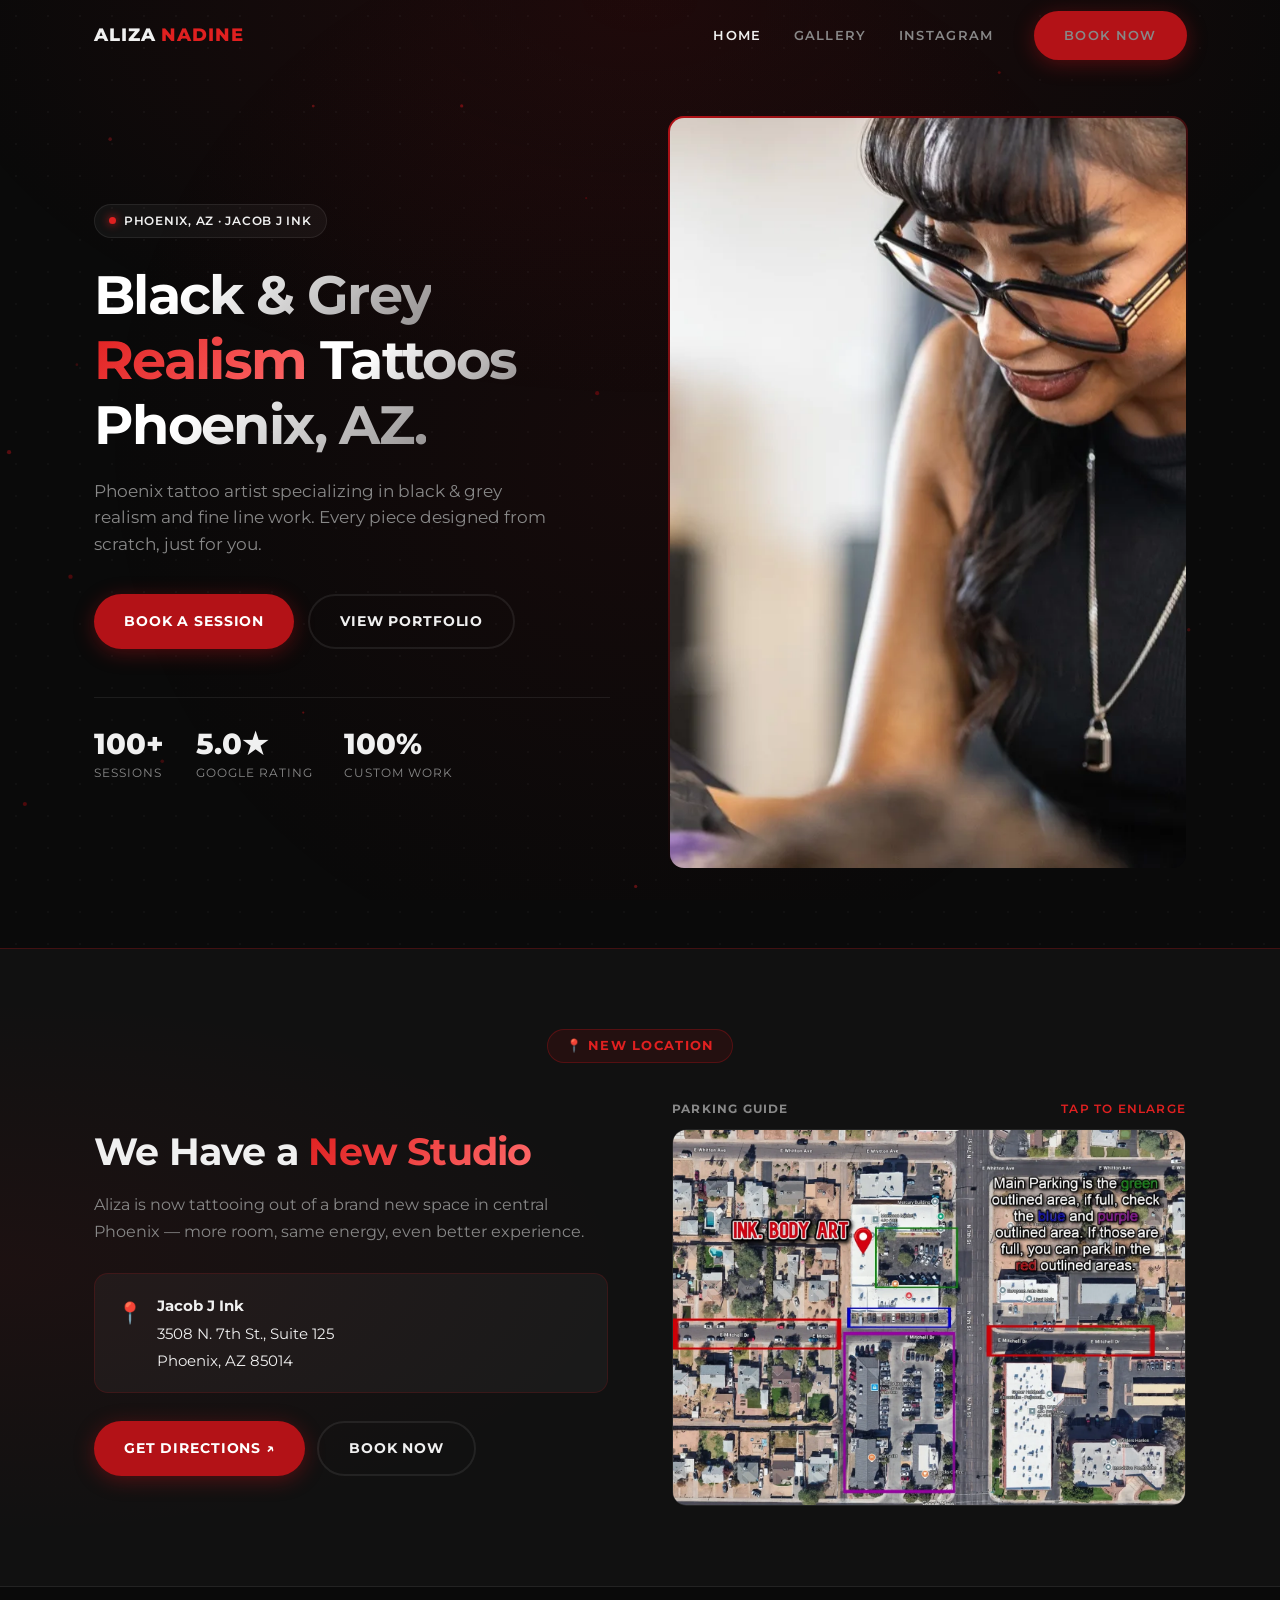
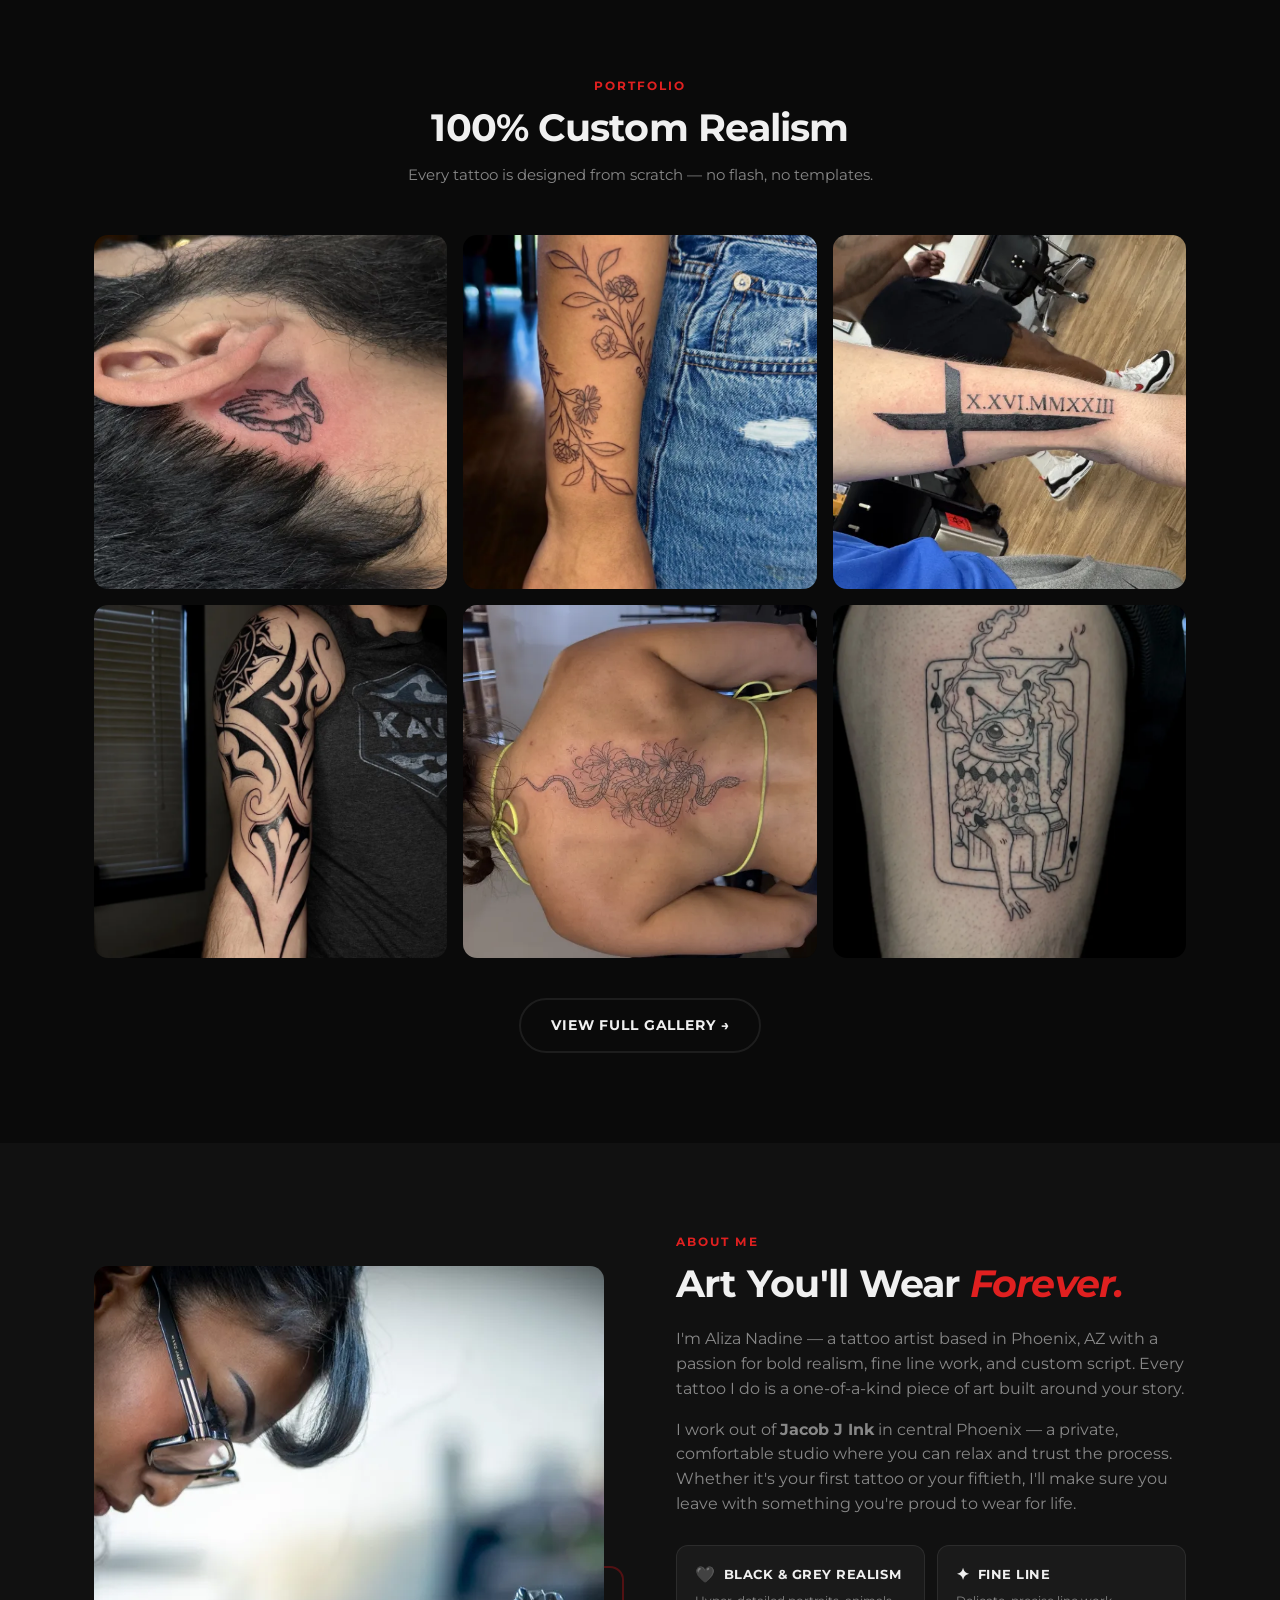
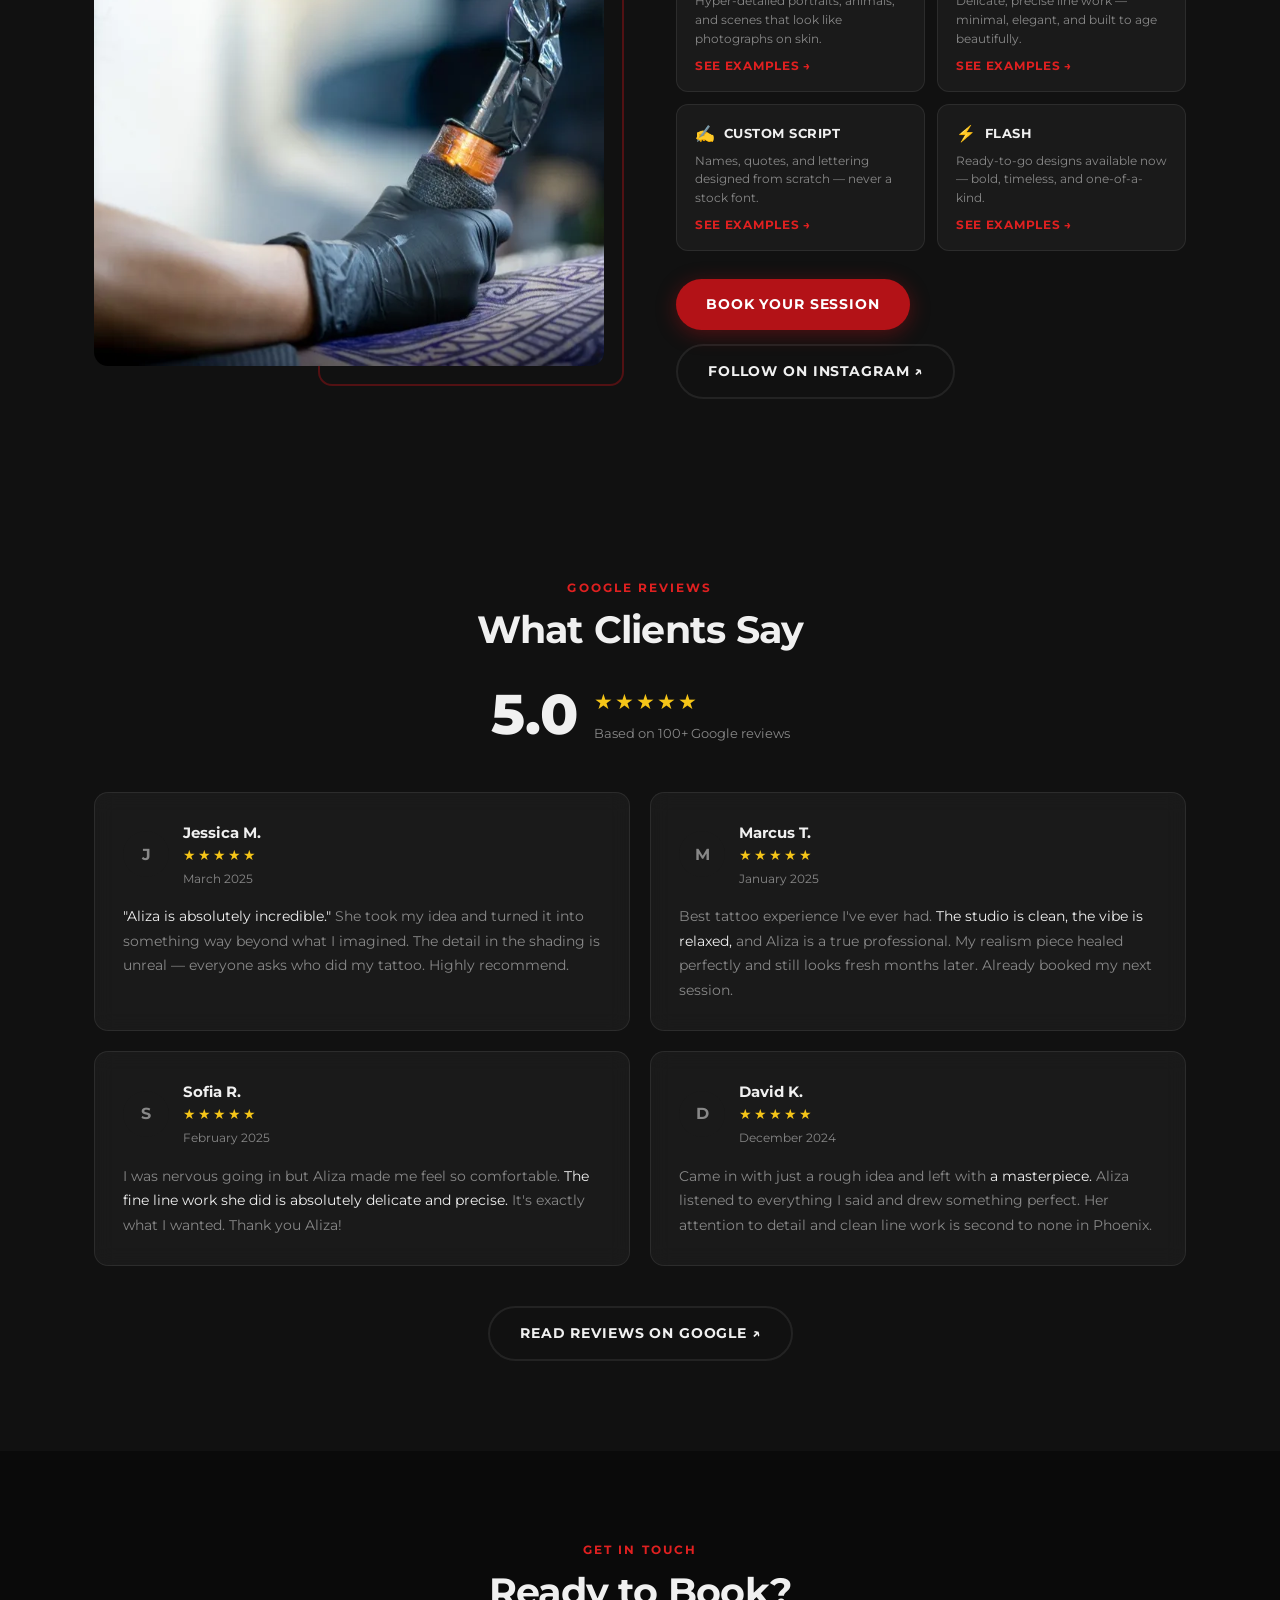
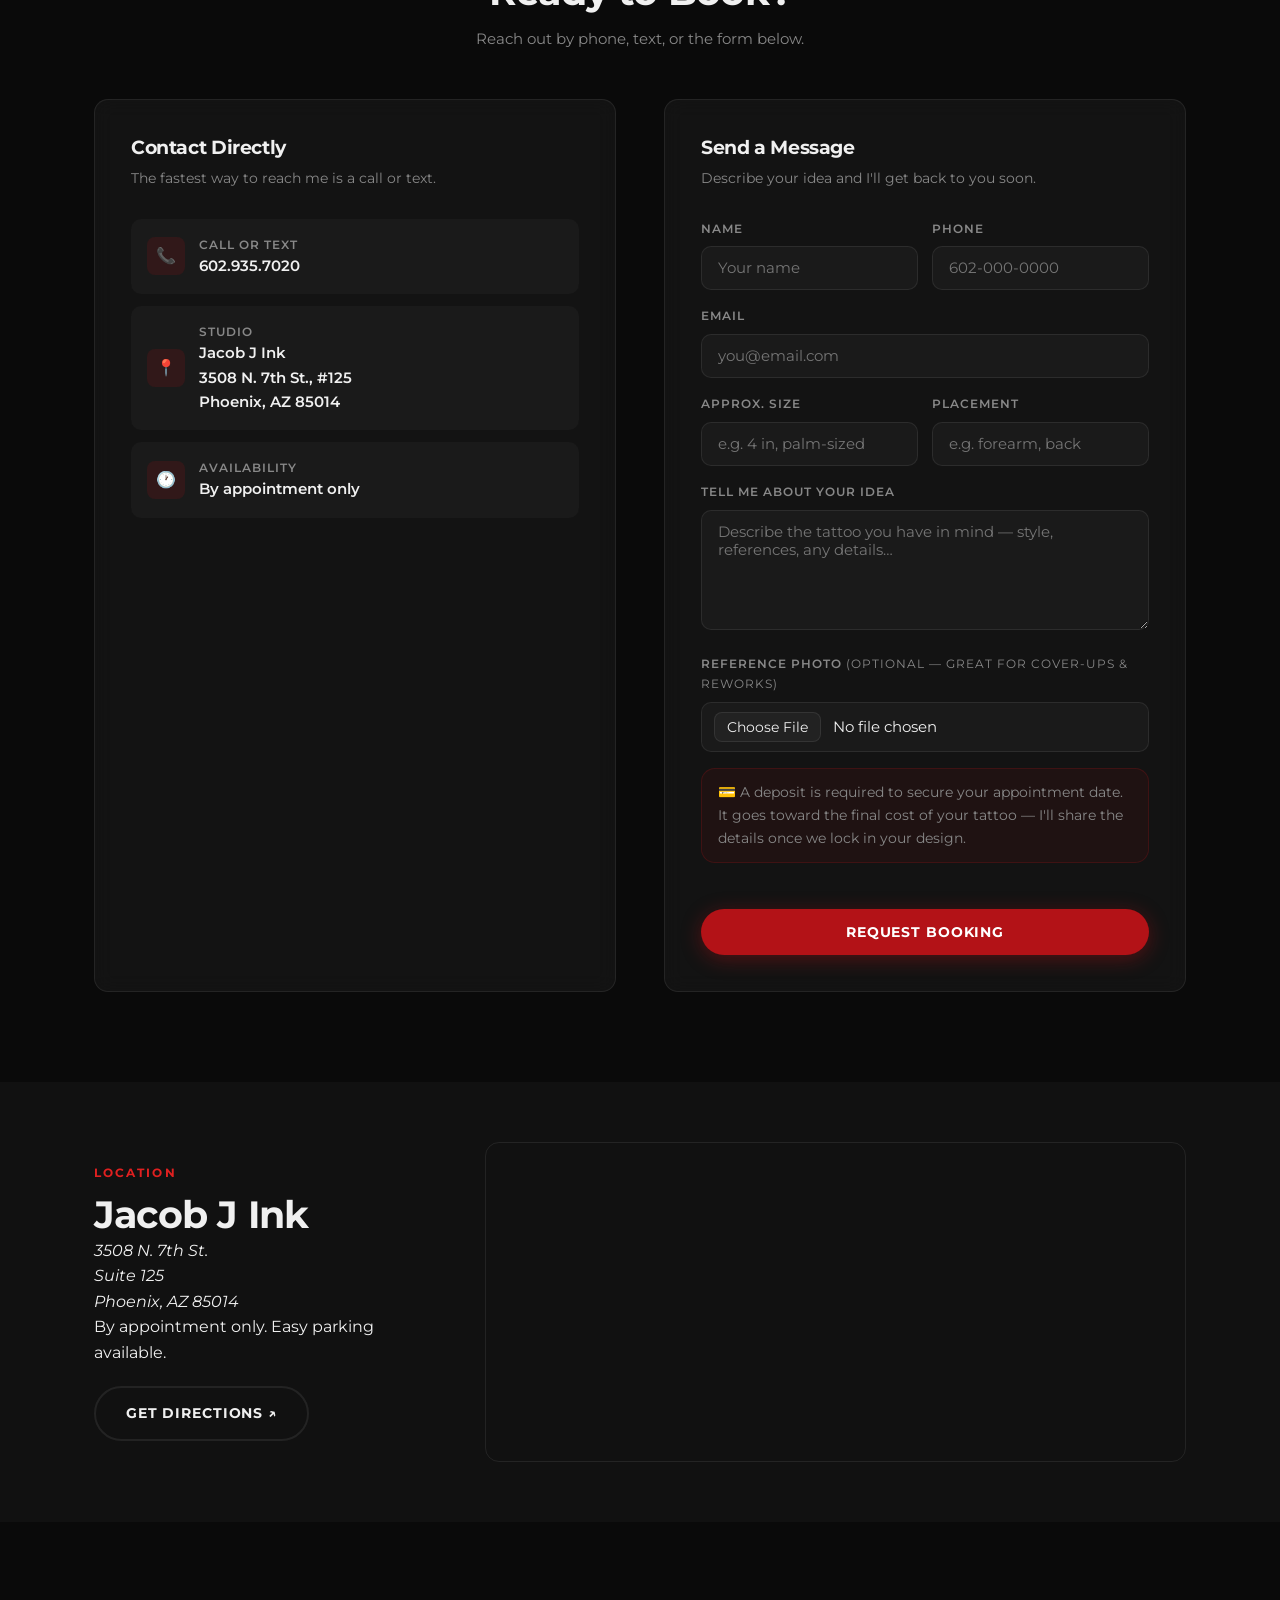
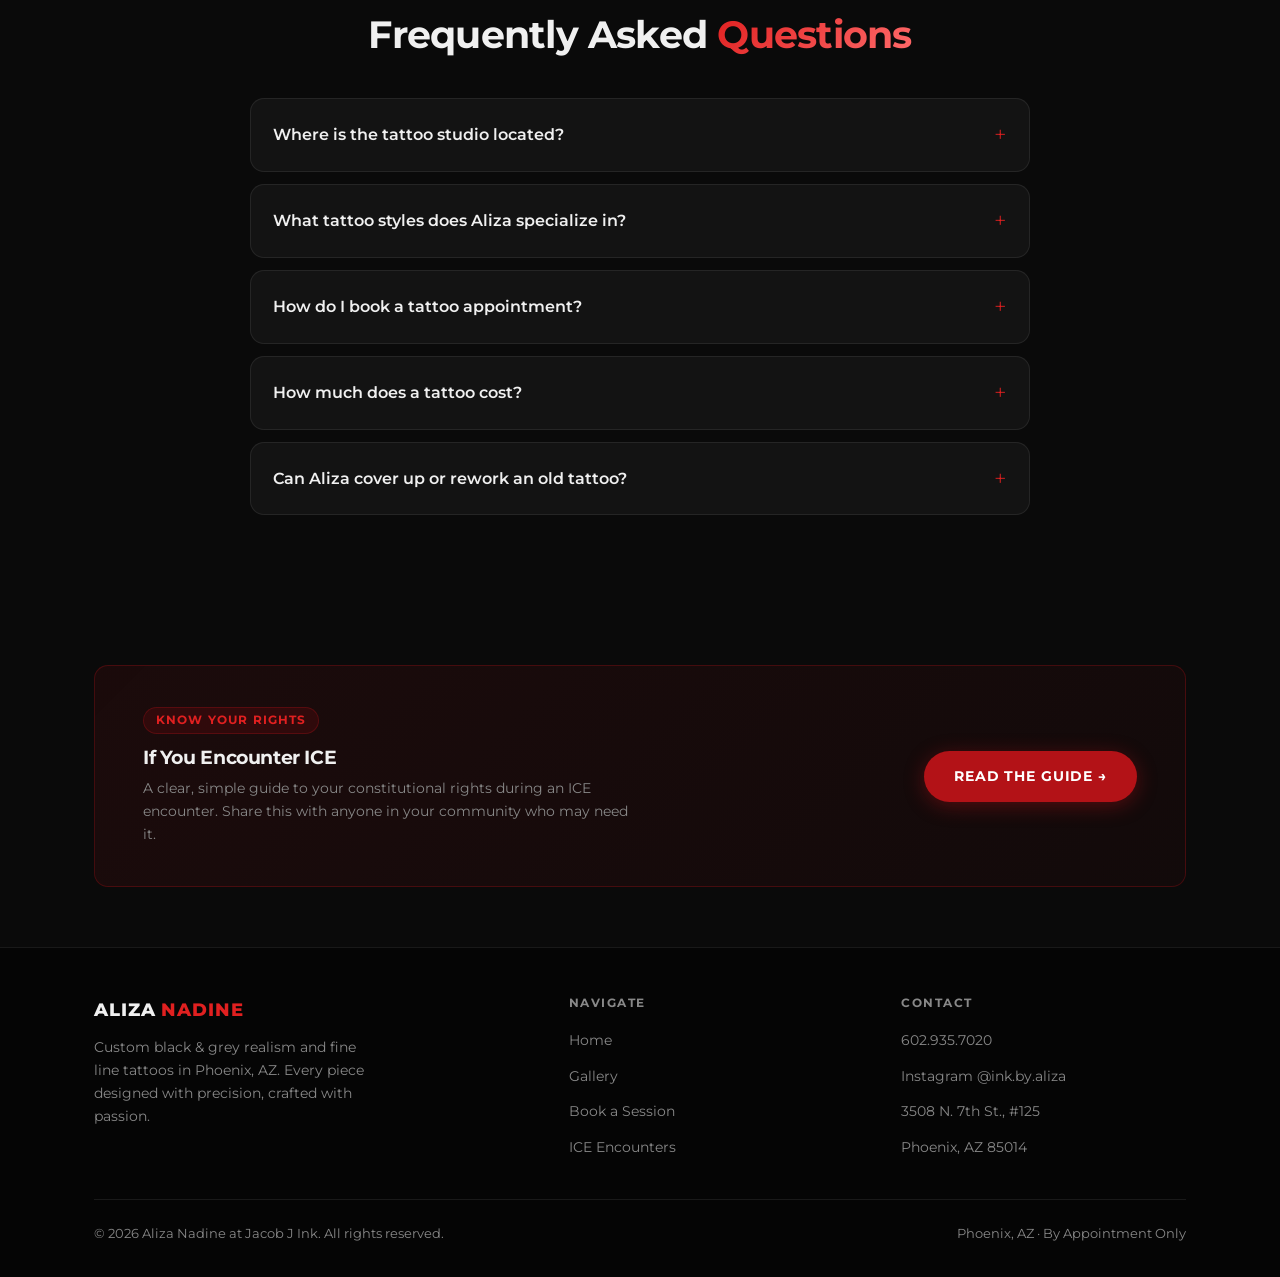
==== index.html @ 3d6bda88 "Fix booking form: native Netlify submission + reCAPTCHA spam protection Form POSTs were 404ing — the" ====
<!DOCTYPE html>
<html lang="en">
<head>
  <meta charset="UTF-8" />
  <meta name="viewport" content="width=device-width, initial-scale=1.0" />

  <!-- Primary SEO -->
  <title>Aliza Nadine | Black &amp; Grey Realism Tattoo Artist in Phoenix, AZ</title>
  <meta name="description" content="Aliza Nadine is a Phoenix-based tattoo artist specializing in custom black &amp; grey realism and fine line tattoos. Book your session at 3508 N. 7th St., Phoenix, AZ." />
  <meta name="keywords" content="tattoo artist Phoenix AZ, black grey realism tattoo, fine line tattoo Phoenix, custom tattoo Phoenix, Aliza Nadine tattoos" />
  <link rel="canonical" href="https://alizanadine.com/" />

  <!-- Open Graph -->
  <meta property="og:type"        content="website" />
  <meta property="og:url"         content="https://alizanadine.com/" />
  <meta property="og:title"       content="Aliza Nadine | Black &amp; Grey Realism Tattoos — Phoenix, AZ" />
  <meta property="og:description" content="Custom black &amp; grey realism and fine line tattoos in Phoenix, AZ. Book your session today." />
  <meta property="og:image"       content="https://alizanadine.com/images/og-cover.jpg" />

  <!-- Twitter Card -->
  <meta name="twitter:card"        content="summary_large_image" />
  <meta name="twitter:title"       content="Aliza Nadine | Tattoo Artist Phoenix AZ" />
  <meta name="twitter:description" content="Custom black &amp; grey realism and fine line tattoos in Phoenix, AZ." />
  <meta name="twitter:image"       content="https://alizanadine.com/images/og-cover.jpg" />

  <!-- Favicon -->
  <link rel="icon" type="image/png" href="/images/favicon.png" />

  <!-- Preload hero image — improves LCP score -->
  <link rel="preload" as="image" href="images/hero-portrait.webp" />

  <!-- Fonts -->
  <link rel="preconnect" href="https://fonts.googleapis.com" />
  <link rel="preconnect" href="https://fonts.gstatic.com" crossorigin />
  <link href="https://fonts.googleapis.com/css2?family=Montserrat:wght@400;500;600;700;800;900&display=swap" rel="stylesheet" />

  <!-- Styles -->
  <link rel="stylesheet" href="css/styles.css" />

  <!-- LocalBusiness Structured Data (critical for Google local rankings) -->
  <script type="application/ld+json">
  {
    "@context": "https://schema.org",
    "@type": "TattooParlor",
    "name": "Jacob J Ink",
    "image": "https://alizanadine.com/images/og-cover.jpg",
    "url": "https://alizanadine.com",
    "telephone": "+16029357020",
    "priceRange": "$$",
    "description": "Phoenix-based tattoo artist specializing in custom black & grey realism and fine line tattoos.",
    "address": {
      "@type": "PostalAddress",
      "streetAddress": "3508 N. 7th St. #125",
      "addressLocality": "Phoenix",
      "addressRegion": "AZ",
      "postalCode": "85014",
      "addressCountry": "US"
    },
    "geo": {
      "@type": "GeoCoordinates",
      "latitude": 33.4756,
      "longitude": -112.0594
    },
    "openingHoursSpecification": {
      "@type": "OpeningHoursSpecification",
      "dayOfWeek": ["Monday","Tuesday","Wednesday","Thursday","Friday","Saturday"],
      "description": "By appointment only"
    },
    "areaServed": [
      { "@type": "City", "name": "Phoenix" },
      { "@type": "City", "name": "Scottsdale" },
      { "@type": "City", "name": "Tempe" },
      { "@type": "City", "name": "Glendale" },
      { "@type": "City", "name": "Mesa" }
    ],
    "hasMap": "https://maps.app.goo.gl/RygCkKoCQgCrkigaA",
    "aggregateRating": {
      "@type": "AggregateRating",
      "ratingValue": "5",
      "reviewCount": "100"
    },
    "sameAs": ["https://www.instagram.com/ink.by.aliza/"]
  }
  </script>

  <!-- FAQPage Structured Data -->
  <script type="application/ld+json">
  {
    "@context": "https://schema.org",
    "@type": "FAQPage",
    "mainEntity": [
      {
        "@type": "Question",
        "name": "Where is the tattoo studio located?",
        "acceptedAnswer": {
          "@type": "Answer",
          "text": "Aliza works out of Jacob J Ink, located at 3508 N. 7th St., #125, Phoenix, AZ 85014."
        }
      },
      {
        "@type": "Question",
        "name": "What tattoo styles does Aliza specialize in?",
        "acceptedAnswer": {
          "@type": "Answer",
          "text": "Aliza specializes in realism, fine-line, script, and flash tattoos, including photorealistic portraits, delicate botanical linework, elegant lettering, and ready-to-go flash designs."
        }
      },
      {
        "@type": "Question",
        "name": "How do I book a tattoo appointment?",
        "acceptedAnswer": {
          "@type": "Answer",
          "text": "Fill out the booking form on alizanadine.com with your idea, preferred size, and placement. Aliza will follow up to discuss the design, provide a quote, and schedule your session. A deposit is required to hold your appointment date."
        }
      },
      {
        "@type": "Question",
        "name": "How much does a tattoo cost?",
        "acceptedAnswer": {
          "@type": "Answer",
          "text": "Pricing depends on size, complexity, placement, and style. Small flash pieces start around $100–$150, while larger custom work is quoted individually."
        }
      },
      {
        "@type": "Question",
        "name": "Can Aliza cover up or rework an old tattoo?",
        "acceptedAnswer": {
          "@type": "Answer",
          "text": "Yes. Aliza has extensive experience with cover-ups and reworks. Send a clear photo of your existing tattoo along with your ideas through the booking form."
        }
      }
    ]
  }
  </script>

</head>
<body>

  <!-- ===== NAV ===== -->
  <header class="nav" role="banner">
    <div class="nav-inner">
      <a href="/" class="nav-logo" aria-label="Aliza Nadine Tattoos — Home">
        Aliza <span>Nadine</span>
      </a>
      <nav aria-label="Main navigation">
        <ul class="nav-links">
          <li><a href="/"                 class="active">Home</a></li>
          <li><a href="gallery.html">Gallery</a></li>
          <li><a href="https://www.instagram.com/ink.by.aliza/" target="_blank" rel="noopener">Instagram</a></li>
          <li class="nav-cta"><a href="#booking" class="btn btn-primary">Book Now</a></li>
        </ul>
      </nav>
      <button class="nav-toggle" aria-label="Toggle menu" aria-expanded="false">
        <span></span><span></span><span></span>
      </button>
    </div>
  </header>

  <main>

    <!-- ===== HERO ===== -->
    <section class="hero" aria-label="Hero">
      <div class="container">
        <div class="hero-inner">

          <div class="hero-content">
            <a href="https://maps.app.goo.gl/RygCkKoCQgCrkigaA" target="_blank" rel="noopener noreferrer" class="hero-badge" style="text-decoration:none;">Phoenix, AZ · Jacob J Ink</a>
            <h1 class="hero-title">
              <span class="grad-text">Black &amp; Grey</span><br />
              <em class="grad-text-red">Realism</em> <span class="grad-text">Tattoos</span><br />
              <span class="grad-text">Phoenix, AZ.</span>
            </h1>
            <p class="hero-sub">
              Phoenix tattoo artist specializing in black &amp; grey realism and fine line work.
              Every piece designed from scratch, just for you.
            </p>
            <div class="hero-actions">
              <a href="#booking" class="btn btn-primary">Book a Session</a>
              <a href="gallery.html" class="btn btn-outline">View Portfolio</a>
            </div>
            <div class="hero-stats">
              <div>
                <div class="hero-stat-num">100+</div>
                <div class="hero-stat-label">Sessions</div>
              </div>
              <div>
                <div class="hero-stat-num">5.0★</div>
                <div class="hero-stat-label">Google Rating</div>
              </div>
              <div>
                <div class="hero-stat-num">100%</div>
                <div class="hero-stat-label">Custom Work</div>
              </div>
            </div>
          </div>

          <div class="hero-img-wrap">
            <img
              src="images/hero-portrait.webp"
              alt="Aliza Nadine — Phoenix tattoo artist at Jacob J Ink"
              class="hero-img"
              width="600" height="750"
              fetchpriority="high"
            />
          </div>

        </div>
      </div>
    </section>

    <!-- ===== NEW LOCATION ===== -->
    <section class="new-location-section" aria-label="New studio location">
      <div class="container">

        <div class="new-location-badge fade-in">
          <span class="new-location-pill">📍 New Location</span>
        </div>

        <div class="new-location-inner fade-in">

          <div class="new-location-text">
            <h2>We Have a <span class="grad-text-red">New Studio</span></h2>
            <p>
              Aliza is now tattooing out of a brand new space in central Phoenix —
              more room, same energy, even better experience.
            </p>
            <div class="new-location-address">
              <div class="address-icon">📍</div>
              <div>
                <strong>Jacob J Ink</strong><br />
                3508 N. 7th St., Suite 125<br />
                Phoenix, AZ 85014
              </div>
            </div>
            <div class="new-location-actions">
              <a href="https://maps.google.com/?q=3508+N+7th+St+%23125+Phoenix+AZ+85014"
                 target="_blank" rel="noopener noreferrer"
                 class="btn btn-primary">
                Get Directions ↗
              </a>
              <a href="#booking" class="btn btn-outline">Book Now</a>
            </div>
          </div>

          <div class="new-location-map fade-in">
            <div class="parking-label">
              <span>Parking Guide</span>
              <span class="parking-hint">tap to enlarge</span>
            </div>
            <button class="parking-img-btn" id="openParking" aria-label="View parking guide full size">
              <img
                src="images/parking-guide.webp"
                alt="Parking guide for Jacob J Ink at 3508 N 7th St Phoenix AZ"
                class="parking-img"
                loading="lazy"
              />
              <div class="parking-zoom-icon">⛶</div>
            </button>
          </div>

        </div>
      </div>
    </section>

    <!-- Parking Guide Modal -->
    <div id="parkingModal" class="parking-modal" role="dialog" aria-modal="true" aria-label="Parking guide enlarged">
      <button class="parking-modal-close" id="closeParking" aria-label="Close">✕</button>
      <img src="images/parking-guide.webp" alt="Parking guide for Jacob J Ink Phoenix AZ" class="parking-modal-img" />
    </div>

    <!-- ===== FEATURED WORK ===== -->
    <section class="section" aria-label="Featured work">
      <div class="container">
        <div class="text-center fade-in">
          <span class="eyebrow">Portfolio</span>
          <h2>100% Custom Realism</h2>
          <p style="color:var(--muted); margin-top:12px; font-size:0.95rem; max-width:480px; margin-left:auto; margin-right:auto;">
            Every tattoo is designed from scratch — no flash, no templates.
          </p>
        </div>

        <!-- work-grid-start -->
        <div class="work-grid">
          <div class="work-card fade-in" data-src="images/gallery/realism/realism-praying-hands-behind-ear-micro-phoenix-az.webp" data-alt="Praying Hands tattoo — Black & Grey by Aliza Nadine Phoenix AZ">
            <img src="images/gallery/realism/realism-praying-hands-behind-ear-micro-phoenix-az.webp" srcset="images/gallery/realism/realism-praying-hands-behind-ear-micro-phoenix-az-sm.webp 760w, images/gallery/realism/realism-praying-hands-behind-ear-micro-phoenix-az.webp 1400w" sizes="(max-width: 600px) 92vw, (max-width: 1000px) 46vw, 30vw" alt="Praying Hands tattoo — Black & Grey by Aliza Nadine Phoenix AZ" loading="lazy" />
            <div class="work-overlay">
              <h3>Praying Hands</h3>
              <p>Black & Grey</p>
            </div>
          </div>
          <div class="work-card fade-in" data-src="images/gallery/linework/linework-floral-botanical-wildflowers-forearm-phoenix-az.webp" data-alt="Floral Botanical Wildflowers tattoo — Fine Line by Aliza Nadine Phoenix AZ">
            <img src="images/gallery/linework/linework-floral-botanical-wildflowers-forearm-phoenix-az.webp" srcset="images/gallery/linework/linework-floral-botanical-wildflowers-forearm-phoenix-az-sm.webp 760w, images/gallery/linework/linework-floral-botanical-wildflowers-forearm-phoenix-az.webp 1400w" sizes="(max-width: 600px) 92vw, (max-width: 1000px) 46vw, 30vw" alt="Floral Botanical Wildflowers tattoo — Fine Line by Aliza Nadine Phoenix AZ" loading="lazy" />
            <div class="work-overlay">
              <h3>Floral Botanical Wildflowers</h3>
              <p>Fine Line</p>
            </div>
          </div>
          <div class="work-card fade-in" data-src="images/gallery/blackwork/blackwork-cross-roman-numeral-forearm-phoenix-az.webp" data-alt="Cross Roman Numeral tattoo — Black Work by Aliza Nadine Phoenix AZ">
            <img src="images/gallery/blackwork/blackwork-cross-roman-numeral-forearm-phoenix-az.webp" srcset="images/gallery/blackwork/blackwork-cross-roman-numeral-forearm-phoenix-az-sm.webp 760w, images/gallery/blackwork/blackwork-cross-roman-numeral-forearm-phoenix-az.webp 1400w" sizes="(max-width: 600px) 92vw, (max-width: 1000px) 46vw, 30vw" alt="Cross Roman Numeral tattoo — Black Work by Aliza Nadine Phoenix AZ" loading="lazy" />
            <div class="work-overlay">
              <h3>Cross Roman Numeral</h3>
              <p>Black Work</p>
            </div>
          </div>
          <div class="work-card fade-in" data-src="images/gallery/blackwork/blackwork-tribal-sleeve-upper-arm-phoenix-az.webp" data-alt="Tribal tattoo — Black Work by Aliza Nadine Phoenix AZ">
            <img src="images/gallery/blackwork/blackwork-tribal-sleeve-upper-arm-phoenix-az.webp" srcset="images/gallery/blackwork/blackwork-tribal-sleeve-upper-arm-phoenix-az-sm.webp 760w, images/gallery/blackwork/blackwork-tribal-sleeve-upper-arm-phoenix-az.webp 1400w" sizes="(max-width: 600px) 92vw, (max-width: 1000px) 46vw, 30vw" alt="Tribal tattoo — Black Work by Aliza Nadine Phoenix AZ" loading="lazy" />
            <div class="work-overlay">
              <h3>Tribal</h3>
              <p>Black Work</p>
            </div>
          </div>
          <div class="work-card fade-in" data-src="images/gallery/linework/linework-snake-floral-lily-back-phoenix-az.webp" data-alt="Snake Floral Lily tattoo — Fine Line by Aliza Nadine Phoenix AZ">
            <img src="images/gallery/linework/linework-snake-floral-lily-back-phoenix-az.webp" srcset="images/gallery/linework/linework-snake-floral-lily-back-phoenix-az-sm.webp 760w, images/gallery/linework/linework-snake-floral-lily-back-phoenix-az.webp 1400w" sizes="(max-width: 600px) 92vw, (max-width: 1000px) 46vw, 30vw" alt="Snake Floral Lily tattoo — Fine Line by Aliza Nadine Phoenix AZ" loading="lazy" />
            <div class="work-overlay">
              <h3>Snake Floral Lily</h3>
              <p>Fine Line</p>
            </div>
          </div>
          <div class="work-card fade-in" data-src="images/gallery/linework/linework-frog-jack-playing-card-arm-phoenix-az.webp" data-alt="Frog Jack Playing Card tattoo — Fine Line by Aliza Nadine Phoenix AZ">
            <img src="images/gallery/linework/linework-frog-jack-playing-card-arm-phoenix-az.webp" srcset="images/gallery/linework/linework-frog-jack-playing-card-arm-phoenix-az-sm.webp 760w, images/gallery/linework/linework-frog-jack-playing-card-arm-phoenix-az.webp 1400w" sizes="(max-width: 600px) 92vw, (max-width: 1000px) 46vw, 30vw" alt="Frog Jack Playing Card tattoo — Fine Line by Aliza Nadine Phoenix AZ" loading="lazy" />
            <div class="work-overlay">
              <h3>Frog Jack Playing Card</h3>
              <p>Fine Line</p>
            </div>
          </div>
        </div>
        <!-- work-grid-end -->

        <div class="work-footer fade-in">
          <a href="gallery.html" class="btn btn-outline">View Full Gallery →</a>
        </div>
      </div>
    </section>

    <!-- ===== ABOUT ===== -->
    <section class="section" style="background:var(--bg2);" aria-label="About Aliza">
      <div class="container">
        <div class="about-inner">

          <div class="about-img-wrap fade-in">
            <img
              src="images/about-photo.webp"
              alt="Aliza Nadine — tattoo artist at her Phoenix studio"
              class="about-img"
              width="600" height="700"
              loading="lazy"
            />
          </div>

          <div class="about-text fade-in">
            <span class="eyebrow">About Me</span>
            <h2>Art You'll Wear&nbsp;<em class="red">Forever.</em></h2>
            <p>
              I'm Aliza Nadine — a tattoo artist based in Phoenix, AZ with a passion for
              bold realism, fine line work, and custom script. Every tattoo I do is a
              one-of-a-kind piece of art built around your story.
            </p>
            <p>
              I work out of <strong>Jacob J Ink</strong> in central Phoenix — a private,
              comfortable studio where you can relax and trust the process. Whether it's
              your first tattoo or your fiftieth, I'll make sure you leave with something
              you're proud to wear for life.
            </p>
            <div class="specialties-grid">
              <a href="gallery.html?filter=realism" class="specialty-card">
                <div class="specialty-card-title"><span>🖤</span> Black &amp; Grey Realism</div>
                <p>Hyper-detailed portraits, animals, and scenes that look like photographs on skin.</p>
                <span class="specialty-card-arrow">See examples →</span>
              </a>
              <a href="gallery.html?filter=linework" class="specialty-card">
                <div class="specialty-card-title"><span>✦</span> Fine Line</div>
                <p>Delicate, precise line work — minimal, elegant, and built to age beautifully.</p>
                <span class="specialty-card-arrow">See examples →</span>
              </a>
              <a href="gallery.html?filter=script" class="specialty-card">
                <div class="specialty-card-title"><span>✍️</span> Custom Script</div>
                <p>Names, quotes, and lettering designed from scratch — never a stock font.</p>
                <span class="specialty-card-arrow">See examples →</span>
              </a>
              <a href="gallery.html?filter=flash" class="specialty-card">
                <div class="specialty-card-title"><span>⚡</span> Flash</div>
                <p>Ready-to-go designs available now — bold, timeless, and one-of-a-kind.</p>
                <span class="specialty-card-arrow">See examples →</span>
              </a>
            </div>
            <div style="display:flex; gap:14px; flex-wrap:wrap; align-items:center;">
              <a href="#booking" class="btn btn-primary">Book Your Session</a>
              <a href="https://www.instagram.com/ink.by.aliza/" target="_blank" rel="noopener" class="btn btn-outline">Follow on Instagram ↗</a>
            </div>
          </div>

        </div>
      </div>
    </section>

    <!-- ===== REVIEWS ===== -->
    <section class="section reviews-bg" aria-label="Client reviews">
      <div class="container">
        <div class="text-center fade-in" style="margin-bottom:0;">
          <span class="eyebrow">Google Reviews</span>
          <h2>What Clients Say</h2>
        </div>

        <div class="rating-summary fade-in" style="margin-top:32px;">
          <div class="rating-num">5.0</div>
          <div class="rating-detail">
            <div class="stars">★★★★★</div>
            <div class="rating-count">Based on 100+ Google reviews</div>
          </div>
        </div>

        <div class="reviews-grid">
          <div class="review-card fade-in">
            <div class="review-header">
              <div class="review-avatar" aria-hidden="true" style="background:var(--bg3); display:flex; align-items:center; justify-content:center; font-weight:700; color:var(--muted);">J</div>
              <div>
                <div class="review-name">Jessica M.</div>
                <div class="stars" style="font-size:0.85rem;">★★★★★</div>
                <div class="review-date">March 2025</div>
              </div>
            </div>
            <p class="review-text">
              <em>"Aliza is absolutely incredible."</em> She took my idea and turned it into
              something way beyond what I imagined. The detail in the shading is unreal —
              everyone asks who did my tattoo. Highly recommend.
            </p>
          </div>

          <div class="review-card fade-in">
            <div class="review-header">
              <div class="review-avatar" aria-hidden="true" style="background:var(--bg3); display:flex; align-items:center; justify-content:center; font-weight:700; color:var(--muted);">M</div>
              <div>
                <div class="review-name">Marcus T.</div>
                <div class="stars" style="font-size:0.85rem;">★★★★★</div>
                <div class="review-date">January 2025</div>
              </div>
            </div>
            <p class="review-text">
              Best tattoo experience I've ever had. <em>The studio is clean, the vibe is relaxed,</em>
              and Aliza is a true professional. My realism piece healed perfectly and
              still looks fresh months later. Already booked my next session.
            </p>
          </div>

          <div class="review-card fade-in">
            <div class="review-header">
              <div class="review-avatar" aria-hidden="true" style="background:var(--bg3); display:flex; align-items:center; justify-content:center; font-weight:700; color:var(--muted);">S</div>
              <div>
                <div class="review-name">Sofia R.</div>
                <div class="stars" style="font-size:0.85rem;">★★★★★</div>
                <div class="review-date">February 2025</div>
              </div>
            </div>
            <p class="review-text">
              I was nervous going in but Aliza made me feel so comfortable.
              <em>The fine line work she did is absolutely delicate and precise.</em>
              It's exactly what I wanted. Thank you Aliza!
            </p>
          </div>

          <div class="review-card fade-in">
            <div class="review-header">
              <div class="review-avatar" aria-hidden="true" style="background:var(--bg3); display:flex; align-items:center; justify-content:center; font-weight:700; color:var(--muted);">D</div>
              <div>
                <div class="review-name">David K.</div>
                <div class="stars" style="font-size:0.85rem;">★★★★★</div>
                <div class="review-date">December 2024</div>
              </div>
            </div>
            <p class="review-text">
              Came in with just a rough idea and left with <em>a masterpiece.</em>
              Aliza listened to everything I said and drew something perfect.
              Her attention to detail and clean line work is second to none in Phoenix.
            </p>
          </div>
        </div>

        <div class="text-center fade-in" style="margin-top:40px;">
          <a href="https://www.google.com/maps/reviews/@33.4885673,-112.0654633,17z/data=!3m1!4b1!4m6!14m5!1m4!2m3!1sCi9DQUlRQUNvZENodHljRjlvT25vd1JVcDZUMjQxUm1GbWEyWTRRMDQwUVU5S1EwRRAB!2m1!1s0x0:0x8f549094171e906b?hl=en-US" target="_blank" rel="noopener noreferrer" class="btn btn-outline">
            Read Reviews on Google ↗
          </a>
        </div>
      </div>
    </section>

    <!-- ===== BOOKING ===== -->
    <section class="section" id="booking" aria-label="Book a tattoo session">
      <div class="container">
        <div class="text-center fade-in">
          <span class="eyebrow">Get in Touch</span>
          <h2>Ready to Book?</h2>
          <p style="color:var(--muted); margin-top:12px; font-size:0.95rem;">
            Reach out by phone, text, or the form below.
          </p>
        </div>

        <div class="booking-inner" style="margin-top:48px;">

          <!-- Contact Info -->
          <div class="contact-card fade-in">
            <h3>Contact Directly</h3>
            <p>The fastest way to reach me is a call or text.</p>

            <a href="tel:+16029357020" class="contact-detail" style="text-decoration:none; transition: transform 0.2s;" onmouseover="this.style.transform='translateY(-2px)'" onmouseout="this.style.transform=''">
              <div class="contact-icon">📞</div>
              <div>
                <div style="font-size:0.75rem; color:var(--muted); text-transform:uppercase; letter-spacing:0.08em; font-weight:600;">Call or Text</div>
                <div>602.935.7020</div>
              </div>
            </a>

            <div class="contact-detail">
              <div class="contact-icon">📍</div>
              <div>
                <div style="font-size:0.75rem; color:var(--muted); text-transform:uppercase; letter-spacing:0.08em; font-weight:600;">Studio</div>
                <address style="font-style:normal; font-weight:600;">Jacob J Ink<br/>3508 N. 7th St., #125<br/>Phoenix, AZ 85014</address>
              </div>
            </div>

            <div class="contact-detail">
              <div class="contact-icon">🕐</div>
              <div>
                <div style="font-size:0.75rem; color:var(--muted); text-transform:uppercase; letter-spacing:0.08em; font-weight:600;">Availability</div>
                <div>By appointment only</div>
              </div>
            </div>
          </div>

          <!-- Contact Form -->
          <div class="contact-card fade-in">
            <h3>Send a Message</h3>
            <p>Describe your idea and I'll get back to you soon.</p>

            <form name="contact" method="POST" action="/thank-you/" data-netlify="true" netlify-honeypot="bot-field" data-netlify-recaptcha="true" enctype="multipart/form-data">
              <input type="hidden" name="form-name" value="contact" />
              <p class="hidden-field" aria-hidden="true"><label>Leave blank<input name="bot-field" tabindex="-1" autocomplete="off" /></label></p>

              <div class="form-row">
                <div class="form-group">
                  <label class="form-label" for="name">Name</label>
                  <input class="form-input" type="text" id="name" name="name" placeholder="Your name" required autocomplete="name" />
                </div>
                <div class="form-group">
                  <label class="form-label" for="phone">Phone</label>
                  <input class="form-input" type="tel" id="phone" name="phone" placeholder="602-000-0000" autocomplete="tel" />
                </div>
              </div>
              <div class="form-group">
                <label class="form-label" for="email">Email</label>
                <input class="form-input" type="email" id="email" name="email" placeholder="you@email.com" required autocomplete="email" />
              </div>
              <div class="form-row">
                <div class="form-group">
                  <label class="form-label" for="size">Approx. size</label>
                  <input class="form-input" type="text" id="size" name="size" placeholder="e.g. 4 in, palm-sized" autocomplete="off" />
                </div>
                <div class="form-group">
                  <label class="form-label" for="placement">Placement</label>
                  <input class="form-input" type="text" id="placement" name="placement" placeholder="e.g. forearm, back" autocomplete="off" />
                </div>
              </div>
              <div class="form-group">
                <label class="form-label" for="message">Tell me about your idea</label>
                <textarea class="form-textarea" id="message" name="message" placeholder="Describe the tattoo you have in mind — style, references, any details…" required></textarea>
              </div>
              <div class="form-group">
                <label class="form-label" for="reference">Reference photo <span style="color:var(--muted); font-weight:400;">(optional — great for cover-ups &amp; reworks)</span></label>
                <input class="form-input form-file" type="file" id="reference" name="reference" accept="image/*" />
              </div>

              <p class="form-note">💳 A deposit is required to secure your appointment date. It goes toward the final cost of your tattoo — I'll share the details once we lock in your design.</p>

              <!-- Anti-spam: reCAPTCHA challenge (Netlify-managed) -->
              <div data-netlify-recaptcha="true"></div>

              <button type="submit" class="btn btn-primary" style="width:100%; justify-content:center; margin-top:18px;">
                Request Booking
              </button>
            </form>
          </div>

        </div>
      </div>
    </section>

    <!-- ===== LOCATION ===== -->
    <section class="section-sm location-bg" aria-label="Studio location">
      <div class="container">
        <div class="location-inner">
          <div class="fade-in">
            <span class="eyebrow">Location</span>
            <h2>Jacob J Ink</h2>
            <address>
              3508 N. 7th St.<br />
              Suite 125<br />
              Phoenix, AZ 85014
            </address>
            <p>By appointment only. Easy parking available.</p>
            <a href="https://maps.app.goo.gl/RygCkKoCQgCrkigaA" target="_blank" rel="noopener noreferrer" class="btn btn-outline" style="margin-top:20px;">
              Get Directions ↗
            </a>
          </div>
          <div class="map-wrap fade-in">
            <iframe
              src="https://www.google.com/maps/embed?pb=!1m18!1m12!1m3!1d3329.5!2d-112.0594!3d33.4756!2m3!1f0!2f0!3f0!3m2!1i1024!2i768!4f13.1!3m3!1m2!1s0x0%3A0x0!2s3508+N+7th+St+%23125%2C+Phoenix%2C+AZ+85014!5e0!3m2!1sen!2sus!4v1"
              loading="lazy"
              title="Aliza Nadine Tattoos studio location"
              referrerpolicy="no-referrer-when-downgrade">
            </iframe>
          </div>
        </div>
      </div>
    </section>

    <!-- ===== FAQ ===== -->
    <section class="section" id="faq" aria-label="Frequently asked questions">
      <div class="container">
        <h2 class="fade-in">Frequently Asked <span class="grad-text-red">Questions</span></h2>
        <div class="faq-list fade-in">

          <details class="faq-item">
            <summary class="faq-q">Where is the tattoo studio located?</summary>
            <p class="faq-a">Aliza works out of <strong>Jacob J Ink</strong>, located at <strong>3508 N. 7th St., #125, Phoenix, AZ 85014</strong>. Free parking is available on-site. <a href="https://maps.app.goo.gl/RygCkKoCQgCrkigaA" target="_blank" rel="noopener">Get directions →</a></p>
          </details>

          <details class="faq-item">
            <summary class="faq-q">What tattoo styles does Aliza specialize in?</summary>
            <p class="faq-a">Aliza specializes in <strong>realism, fine-line, script, and flash tattoos</strong>. Whether you're looking for a photorealistic portrait, delicate botanical linework, elegant lettering, or a ready-to-go flash design, she brings each piece to life with precision and artistry.</p>
          </details>

          <details class="faq-item">
            <summary class="faq-q">How do I book a tattoo appointment?</summary>
            <p class="faq-a">Fill out the booking form on this page with your idea, preferred size, and placement. Aliza will follow up to discuss your design, provide a quote, and schedule your session. A deposit is required to hold your appointment date.</p>
          </details>

          <details class="faq-item">
            <summary class="faq-q">How much does a tattoo cost?</summary>
            <p class="faq-a">Pricing depends on size, complexity, placement, and style. Small flash pieces start around $100–$150, while larger custom work is quoted individually. Reach out through the booking form for an accurate estimate — no commitment required.</p>
          </details>

          <details class="faq-item">
            <summary class="faq-q">Can Aliza cover up or rework an old tattoo?</summary>
            <p class="faq-a">Yes! Aliza has extensive experience with cover-ups and reworks. Send a clear photo of your existing tattoo along with your ideas through the booking form and she'll let you know what's possible.</p>
          </details>

        </div>
      </div>
    </section>

    <!-- ===== ICE BANNER ===== -->
    <section class="section-sm" aria-label="ICE Encounters resource">
      <div class="container">
        <div class="ice-banner fade-in">
          <div class="ice-banner-text">
            <span class="red-flag">Know Your Rights</span>
            <h3>If You Encounter ICE</h3>
            <p>
              A clear, simple guide to your constitutional rights during an ICE encounter.
              Share this with anyone in your community who may need it.
            </p>
          </div>
          <a href="ice-encounters.html" class="btn btn-primary" style="flex-shrink:0;">Read the Guide →</a>
        </div>
      </div>
    </section>

  </main>

  <!-- ===== FOOTER ===== -->
  <footer class="footer" role="contentinfo">
    <div class="container">
      <div class="footer-inner">
        <div class="footer-brand">
          <div class="nav-logo">Aliza <span style="color:var(--red-light);">Nadine</span></div>
          <p>Custom black &amp; grey realism and fine line tattoos in Phoenix, AZ. Every piece designed with precision, crafted with passion.</p>
        </div>
        <div class="footer-col">
          <h4>Navigate</h4>
          <ul>
            <li><a href="/">Home</a></li>
            <li><a href="gallery.html">Gallery</a></li>
            <li><a href="#booking">Book a Session</a></li>
            <li><a href="ice-encounters.html">ICE Encounters</a></li>
          </ul>
        </div>
        <div class="footer-col">
          <h4>Contact</h4>
          <ul>
            <li><a href="tel:+16029357020">602.935.7020</a></li>
            <li><a href="https://www.instagram.com/ink.by.aliza/" target="_blank" rel="noopener">Instagram @ink.by.aliza</a></li>
            <li><a href="https://maps.app.goo.gl/RygCkKoCQgCrkigaA" target="_blank" rel="noopener">3508 N. 7th St., #125</a></li>
            <li><a href="https://maps.app.goo.gl/RygCkKoCQgCrkigaA" target="_blank" rel="noopener">Phoenix, AZ 85014</a></li>
          </ul>
        </div>
      </div>
      <div class="footer-bottom">
        <span>© 2026 Aliza Nadine at Jacob J Ink. All rights reserved.</span>
        <span>Phoenix, AZ · By Appointment Only</span>
      </div>
    </div>
  </footer>

  <!-- ===== LIGHTBOX ===== -->
  <div id="lightbox" class="lightbox" role="dialog" aria-modal="true" aria-label="Image viewer">
    <button id="lightboxClose" class="lightbox-close" aria-label="Close">×</button>
    <button id="lightboxPrev"  class="lightbox-arrow lightbox-prev" aria-label="Previous">‹</button>
    <img id="lightboxImg" class="lightbox-img" src="" alt="" />
    <button id="lightboxNext"  class="lightbox-arrow lightbox-next" aria-label="Next">›</button>
    <div id="lightboxCaption" class="lightbox-caption"></div>
  </div>

  <!-- Sticky mobile CTA bar — shows on phones only -->
  <div class="mobile-cta-bar" aria-label="Quick contact">
    <a href="tel:+16029357020" class="mobile-cta-call">📞 Call / Text</a>
    <a href="#booking" class="mobile-cta-book">Book Now</a>
  </div>

  <script src="js/particles.js" defer></script>
  <script src="js/main.js" defer></script>
</body>
</html>
---- css/styles.css ----
/* ============================================
   ALIZA NADINE TATTOOS — Main Stylesheet
   ============================================ */

/* ---------- Reset & Base ---------- */
*, *::before, *::after { box-sizing: border-box; margin: 0; padding: 0; }

:root {
  --red:       #B31217;
  --red-light: #e02020;
  --bg:        #0a0a0a;
  --bg2:       #111111;
  --bg3:       #1a1a1a;
  --glass:     rgba(255,255,255,0.04);
  --glass-border: rgba(255,255,255,0.08);
  --text:      #f0f0f0;
  --muted:     #888;
  --radius:    14px;
  --nav-h:     70px;
  /* Mouse spotlight position — updated by JS */
  --mx: 50%;
  --my: 50%;
}

/* ---------- Global mouse spotlight ---------- */
body::before {
  content: '';
  position: fixed;
  inset: 0;
  pointer-events: none;
  z-index: 0;
  background: radial-gradient(
    900px circle at var(--mx) var(--my),
    rgba(179, 18, 23, 0.07),
    transparent 60%
  );
  transition: background 0.05s;
}

/* Grain texture removed — was causing constant repaints, hurting Core Web Vitals */

/* ---------- Gradient text utility ---------- */
.grad-text {
  background: linear-gradient(135deg, #fff 30%, rgba(255,255,255,0.55));
  -webkit-background-clip: text;
  -webkit-text-fill-color: transparent;
  background-clip: text;
}
.grad-text-red {
  background: linear-gradient(135deg, #e02020, #ff6b6b);
  -webkit-background-clip: text;
  -webkit-text-fill-color: transparent;
  background-clip: text;
}

html { scroll-behavior: smooth; }

body {
  font-family: 'Montserrat', sans-serif;
  background: var(--bg);
  color: var(--text);
  line-height: 1.6;
  overflow-x: hidden;
}

/* Ensure all page content sits above the particle canvas */
.nav, main, footer { position: relative; z-index: 1; }

img { display: block; max-width: 100%; }
a  { color: inherit; text-decoration: none; }

/* ---------- Typography ---------- */
h1, h2, h3, h4 {
  font-weight: 700;
  line-height: 1.2;
  letter-spacing: -0.02em;
}
h1 { font-size: clamp(2rem, 5vw, 3.4rem); }
h2 { font-size: clamp(1.6rem, 3.5vw, 2.4rem); }
h3 { font-size: 1.2rem; }

.eyebrow {
  font-size: 0.72rem;
  font-weight: 700;
  letter-spacing: 0.18em;
  text-transform: uppercase;
  color: var(--red-light);
  display: block;
  margin-bottom: 0.6rem;
}

/* ---------- Utility ---------- */
.container { max-width: 1140px; margin: 0 auto; padding: 0 24px; }
.section    { padding: 90px 0; }
.section-sm { padding: 60px 0; }
.text-center { text-align: center; }
.red { color: var(--red-light); }

.btn {
  display: inline-flex;
  align-items: center;
  gap: 8px;
  padding: 14px 30px;
  border-radius: 50px;
  font-family: 'Montserrat', sans-serif;
  font-size: 0.9rem;
  font-weight: 700;
  letter-spacing: 0.06em;
  text-transform: uppercase;
  cursor: pointer;
  transition: transform 0.2s, box-shadow 0.2s, background 0.2s;
  border: none;
}
.btn:hover  { transform: translateY(-2px); }
.btn:active { transform: translateY(0); }

.btn-primary {
  background: var(--red);
  color: #fff;
  box-shadow: 0 4px 20px rgba(179,18,23,0.4);
}
.btn-primary:hover {
  background: var(--red-light);
  box-shadow: 0 6px 28px rgba(179,18,23,0.6);
}

.btn-outline {
  background: transparent;
  color: var(--text);
  border: 2px solid var(--glass-border);
}
.btn-outline:hover {
  border-color: var(--red-light);
  color: var(--red-light);
}

/* ---------- Nav ---------- */
.nav {
  position: fixed;
  top: 0; left: 0; right: 0;
  z-index: 100;
  height: var(--nav-h);
  display: flex;
  align-items: center;
  transition: background 0.3s, backdrop-filter 0.3s;
}
.nav.scrolled {
  background: rgba(10,10,10,0.9);
  backdrop-filter: blur(16px);
  border-bottom: 1px solid var(--glass-border);
}
.nav-inner {
  display: flex;
  align-items: center;
  justify-content: space-between;
  width: 100%;
  max-width: 1140px;
  margin: 0 auto;
  padding: 0 24px;
}
.nav-logo {
  font-size: 1.1rem;
  font-weight: 800;
  letter-spacing: 0.05em;
  text-transform: uppercase;
}
.nav-logo span { color: var(--red-light); }

.nav-links {
  display: flex;
  align-items: center;
  gap: 32px;
  list-style: none;
}
.nav-links a {
  font-size: 0.82rem;
  font-weight: 600;
  letter-spacing: 0.1em;
  text-transform: uppercase;
  color: var(--muted);
  transition: color 0.2s;
}
.nav-links a:hover,
.nav-links a.active { color: var(--text); }

.nav-cta { margin-left: 8px; }

/* Hamburger */
.nav-toggle {
  display: none;
  flex-direction: column;
  gap: 5px;
  cursor: pointer;
  padding: 4px;
  background: none;
  border: none;
}
.nav-toggle span {
  display: block;
  width: 24px;
  height: 2px;
  background: var(--text);
  transition: transform 0.3s, opacity 0.3s;
}
.nav-toggle.open span:nth-child(1) { transform: translateY(7px) rotate(45deg); }
.nav-toggle.open span:nth-child(2) { opacity: 0; }
.nav-toggle.open span:nth-child(3) { transform: translateY(-7px) rotate(-45deg); }

@media (max-width: 768px) {
  .nav-toggle { display: flex; }
  .nav-links {
    position: fixed;
    inset: var(--nav-h) 0 0 0;
    background: rgba(10,10,10,0.97);
    backdrop-filter: blur(20px);
    flex-direction: column;
    justify-content: center;
    gap: 40px;
    transform: translateX(100%);
    transition: transform 0.35s ease;
    z-index: 99;
  }
  .nav-links.open { transform: translateX(0); }
  .nav-links a { font-size: 1.2rem; }
  .nav-cta { display: none; }
}

/* ---------- Hero ---------- */
.hero {
  min-height: 100vh;
  display: flex;
  align-items: flex-start;
  position: relative;
  padding: calc(var(--nav-h) + 48px) 0 80px;
  background: radial-gradient(ellipse 80% 60% at 50% 0%, rgba(179,18,23,0.12), transparent 70%);
  overflow: hidden;
}

/* subtle static dot grid — no animation (was causing continuous repaints) */
.hero::before {
  content: '';
  position: absolute;
  inset: 0;
  background-image: radial-gradient(rgba(255,255,255,0.05) 1px, transparent 1px);
  background-size: 32px 32px;
  opacity: 0.6;
  pointer-events: none;
}

.hero-inner {
  position: relative;
  z-index: 1;
  display: grid;
  grid-template-columns: 1fr 1fr;
  gap: 60px;
  align-items: center;
}

.hero-badge {
  display: inline-flex;
  align-items: center;
  gap: 8px;
  background: var(--glass);
  border: 1px solid var(--glass-border);
  border-radius: 50px;
  padding: 6px 14px;
  font-size: 0.78rem;
  font-weight: 600;
  letter-spacing: 0.06em;
  text-transform: uppercase;
  margin-bottom: 24px;
}
.hero-badge::before {
  content: '';
  width: 7px; height: 7px;
  border-radius: 50%;
  background: var(--red-light);
  box-shadow: 0 0 8px var(--red-light);
  animation: pulse 2s ease infinite;
}
@keyframes pulse {
  0%, 100% { opacity: 1; transform: scale(1); }
  50%       { opacity: 0.6; transform: scale(1.4); }
}

.hero-title { margin-bottom: 20px; }
.hero-title em {
  font-style: normal;
  color: var(--red-light);
}

.hero-sub {
  font-size: 1.05rem;
  color: var(--muted);
  margin-bottom: 36px;
  max-width: 460px;
}

.hero-actions { display: flex; gap: 14px; flex-wrap: wrap; }

.hero-stats {
  display: flex;
  gap: 32px;
  margin-top: 48px;
  padding-top: 32px;
  border-top: 1px solid var(--glass-border);
}
.hero-stat-num {
  font-size: 1.8rem;
  font-weight: 800;
  color: var(--text);
  line-height: 1;
}
.hero-stat-label {
  font-size: 0.75rem;
  color: var(--muted);
  text-transform: uppercase;
  letter-spacing: 0.08em;
  margin-top: 4px;
}

.hero-img-wrap {
  position: relative;
}
.hero-img-wrap::before {
  content: '';
  position: absolute;
  inset: -2px;
  border-radius: calc(var(--radius) + 2px);
  background: linear-gradient(135deg, var(--red), transparent 60%);
  z-index: 0;
}
.hero-img {
  position: relative;
  z-index: 1;
  border-radius: var(--radius);
  width: 100%;
  aspect-ratio: 4/5;
  object-fit: cover;
  object-position: 80% 15%; /* face is upper-right in the source photo */
}
.hero-img-placeholder {
  position: relative;
  z-index: 1;
  border-radius: var(--radius);
  width: 100%;
  aspect-ratio: 4/5;
  background: var(--bg3);
  border: 1px dashed var(--glass-border);
  display: flex;
  flex-direction: column;
  align-items: center;
  justify-content: center;
  color: var(--muted);
  font-size: 0.85rem;
  gap: 8px;
}

@media (max-width: 900px) {
  .hero {
    min-height: auto; /* don't force full-screen on tablets/phones — avoids gap above portfolio */
    padding: calc(var(--nav-h) + 30px) 0 60px;
  }
  .hero-inner {
    grid-template-columns: 1fr;
    text-align: center;
  }
  .hero-sub { margin: 0 auto 36px; }
  .hero-actions { justify-content: center; }
  .hero-stats { justify-content: center; }
  .hero-img-wrap { max-width: 420px; margin: 0 auto; }
}

/* ---------- Featured Work ---------- */
.work-grid {
  display: grid;
  grid-template-columns: repeat(3, 1fr);
  gap: 16px;
  margin-top: 48px;
}
.work-card {
  border-radius: var(--radius);
  overflow: hidden;
  position: relative;
  cursor: pointer;
  aspect-ratio: 1;
  background: var(--bg3);
}
.work-card img {
  width: 100%; height: 100%;
  object-fit: cover;
  transition: transform 0.4s ease;
}
.work-card-placeholder {
  width: 100%; height: 100%;
  background: var(--bg3);
  border: 1px dashed var(--glass-border);
  display: flex;
  align-items: center;
  justify-content: center;
  color: var(--muted);
  font-size: 0.8rem;
}
.work-card:hover img { transform: scale(1.06); }
.work-overlay {
  position: absolute;
  inset: 0;
  background: linear-gradient(to top, rgba(0,0,0,0.85) 0%, transparent 55%);
  opacity: 0;
  transition: opacity 0.3s;
  display: flex;
  flex-direction: column;
  justify-content: flex-end;
  padding: 18px;
}
.work-card:hover .work-overlay { opacity: 1; }
.work-overlay h3 { font-size: 0.95rem; }
.work-overlay p  { font-size: 0.78rem; color: var(--muted); margin-top: 4px; }

.work-footer {
  text-align: center;
  margin-top: 40px;
}

@media (max-width: 640px) {
  .work-grid { grid-template-columns: repeat(2, 1fr); }
}

/* ---------- About ---------- */
.about-inner {
  display: grid;
  grid-template-columns: 1fr 1fr;
  gap: 72px;
  align-items: center;
}
.about-img-wrap {
  position: relative;
}
.about-img-wrap::after {
  content: '';
  position: absolute;
  bottom: -20px;
  right: -20px;
  width: 60%;
  height: 60%;
  border: 2px solid var(--red);
  border-radius: var(--radius);
  z-index: -1;
  opacity: 0.4;
}
.about-img {
  width: 100%;
  aspect-ratio: 3/4;
  object-fit: cover;
  border-radius: var(--radius);
}
.about-img-placeholder {
  width: 100%;
  aspect-ratio: 3/4;
  background: var(--bg3);
  border-radius: var(--radius);
  border: 1px dashed var(--glass-border);
  display: flex;
  align-items: center;
  justify-content: center;
  color: var(--muted);
  font-size: 0.85rem;
}
.about-text h2 { margin-bottom: 20px; }
.about-text p  { color: var(--muted); margin-bottom: 16px; font-size: 0.97rem; }
.specialties-grid {
  display: grid;
  grid-template-columns: 1fr 1fr;
  gap: 12px;
  margin: 28px 0;
}
.specialty-card {
  background: var(--glass);
  border: 1px solid var(--glass-border);
  border-radius: 12px;
  padding: 16px 18px;
  text-decoration: none;
  color: inherit;
  transition: border-color 0.2s, background 0.2s;
  display: block;
}
.specialty-card:hover {
  border-color: rgba(179,18,23,0.4);
  background: rgba(179,18,23,0.05);
}
.specialty-card-title {
  display: flex;
  align-items: center;
  gap: 8px;
  font-size: 0.82rem;
  font-weight: 700;
  letter-spacing: 0.04em;
  text-transform: uppercase;
  color: var(--text);
  margin-bottom: 5px;
}
.specialty-card-title span { font-size: 1rem; }
.specialty-card p {
  font-size: 0.78rem;
  color: var(--muted);
  line-height: 1.5;
  margin: 0;
}
.specialty-card-arrow {
  display: block;
  font-size: 0.72rem;
  color: var(--red-light);
  font-weight: 700;
  text-transform: uppercase;
  letter-spacing: 0.06em;
  margin-top: 8px;
}

@media (max-width: 480px) {
  .specialties-grid { grid-template-columns: 1fr; }
}

@media (max-width: 768px) {
  .about-inner { grid-template-columns: 1fr; gap: 40px; }
  .about-img-wrap::after { display: none; }
}

/* ---------- Reviews ---------- */
.reviews-bg { background: var(--bg2); }
.stars { color: #f5c518; font-size: 1.1rem; letter-spacing: 2px; }
.rating-summary {
  display: flex;
  align-items: center;
  justify-content: center;
  gap: 16px;
  margin-bottom: 48px;
}
.rating-num { font-size: 3.5rem; font-weight: 800; line-height: 1; }
.rating-detail { text-align: left; }
.rating-detail .stars { font-size: 1.3rem; }
.rating-count { font-size: 0.82rem; color: var(--muted); margin-top: 4px; }

.reviews-grid {
  display: grid;
  grid-template-columns: repeat(2, 1fr);
  gap: 20px;
}
.review-card {
  background: var(--glass);
  border: 1px solid var(--glass-border);
  border-radius: var(--radius);
  padding: 28px;
  backdrop-filter: blur(10px);
}
.review-header {
  display: flex;
  align-items: center;
  gap: 14px;
  margin-bottom: 16px;
}
.review-avatar {
  width: 46px; height: 46px;
  border-radius: 50%;
  object-fit: cover;
  background: var(--bg3);
  flex-shrink: 0;
}
.review-name { font-weight: 700; font-size: 0.95rem; }
.review-date { font-size: 0.76rem; color: var(--muted); margin-top: 2px; }
.review-text { font-size: 0.9rem; color: var(--muted); line-height: 1.7; }
.review-text em { color: var(--text); font-style: normal; }

@media (max-width: 640px) {
  .reviews-grid { grid-template-columns: 1fr; }
}

/* ---------- Booking / Contact ---------- */
.booking-inner {
  display: grid;
  grid-template-columns: 1fr 1fr;
  gap: 48px;
  align-items: start;
}

.contact-card {
  background: var(--glass);
  border: 1px solid var(--glass-border);
  border-radius: var(--radius);
  padding: 36px;
  backdrop-filter: blur(10px);
  height: 100%;
}
.contact-card h3 { margin-bottom: 8px; }
.contact-card p  { color: var(--muted); font-size: 0.9rem; margin-bottom: 28px; }

.contact-detail {
  display: flex;
  align-items: center;
  gap: 14px;
  padding: 16px;
  background: var(--bg3);
  border-radius: 10px;
  margin-bottom: 12px;
  font-weight: 600;
  font-size: 0.95rem;
}
.contact-icon {
  width: 38px; height: 38px;
  border-radius: 8px;
  background: rgba(179,18,23,0.15);
  display: flex; align-items: center; justify-content: center;
  font-size: 1rem;
  flex-shrink: 0;
}

/* Form */
.form-group { margin-bottom: 16px; }
.form-label {
  display: block;
  font-size: 0.78rem;
  font-weight: 600;
  letter-spacing: 0.08em;
  text-transform: uppercase;
  color: var(--muted);
  margin-bottom: 8px;
}
.form-input,
.form-textarea {
  width: 100%;
  background: var(--bg3);
  border: 1px solid var(--glass-border);
  border-radius: 10px;
  padding: 12px 16px;
  font-family: 'Montserrat', sans-serif;
  font-size: 0.92rem;
  color: var(--text);
  transition: border-color 0.2s, box-shadow 0.2s;
  outline: none;
}
.form-input:focus,
.form-textarea:focus {
  border-color: var(--red);
  box-shadow: 0 0 0 3px rgba(179,18,23,0.15);
}
.form-textarea { resize: vertical; min-height: 120px; }
.form-row { display: grid; grid-template-columns: 1fr 1fr; gap: 14px; }

.form-success {
  display: none;
  text-align: center;
  padding: 32px;
  color: #4ade80;
  font-weight: 600;
}

/* Honeypot — visually and programmatically hidden */
.hidden-field { position: absolute; left: -9999px; width: 1px; height: 1px; overflow: hidden; }

/* File input */
.form-file { padding: 9px 12px; cursor: pointer; }
.form-file::file-selector-button {
  background: var(--glass);
  border: 1px solid var(--glass-border);
  color: var(--text);
  border-radius: 8px;
  padding: 6px 12px;
  margin-right: 12px;
  cursor: pointer;
  font: inherit;
  font-size: 0.85rem;
}

/* Deposit notice */
.form-note {
  background: rgba(179,18,23,0.08);
  border: 1px solid rgba(179,18,23,0.22);
  border-radius: var(--radius);
  padding: 12px 16px;
  margin: 4px 0 20px;
  font-size: 0.82rem;
  line-height: 1.6;
  color: var(--muted);
}

@media (max-width: 768px) {
  .booking-inner { grid-template-columns: 1fr; }
  .form-row { grid-template-columns: 1fr; }
}

/* ---------- Map / Location ---------- */
.location-bg { background: var(--bg2); }
.location-inner {
  display: grid;
  grid-template-columns: 1fr 2fr;
  gap: 40px;
  align-items: center;
}
.location-info h2 { margin-bottom: 16px; }
.location-info p  { color: var(--muted); font-size: 0.9rem; margin-bottom: 8px; }
.location-info address {
  font-style: normal;
  color: var(--text);
  font-weight: 600;
  margin: 20px 0;
  line-height: 1.7;
}

.map-wrap {
  border-radius: var(--radius);
  overflow: hidden;
  border: 1px solid var(--glass-border);
  height: 320px;
}
.map-wrap iframe { width: 100%; height: 100%; border: none; }

@media (max-width: 768px) {
  .location-inner { grid-template-columns: 1fr; }
}

/* ---------- ICE Banner on homepage ---------- */
.ice-banner {
  background: linear-gradient(135deg, rgba(179,18,23,0.1), rgba(179,18,23,0.05));
  border: 1px solid rgba(179,18,23,0.3);
  border-radius: var(--radius);
  padding: 40px 48px;
  display: flex;
  align-items: center;
  justify-content: space-between;
  gap: 32px;
}
.ice-banner-text h3 { font-size: 1.2rem; margin-bottom: 8px; }
.ice-banner-text p  { color: var(--muted); font-size: 0.9rem; max-width: 500px; }
.ice-banner-text .red-flag {
  display: inline-block;
  background: rgba(179,18,23,0.15);
  border: 1px solid rgba(179,18,23,0.3);
  border-radius: 50px;
  padding: 3px 12px;
  font-size: 0.72rem;
  font-weight: 700;
  letter-spacing: 0.1em;
  text-transform: uppercase;
  color: var(--red-light);
  margin-bottom: 12px;
}

@media (max-width: 640px) {
  .ice-banner {
    flex-direction: column;
    padding: 28px 24px;
    text-align: center;
  }
}

/* ---------- Footer ---------- */
.footer {
  background: #050505;
  border-top: 1px solid var(--glass-border);
  padding: 48px 0 32px;
}
.footer-inner {
  display: grid;
  grid-template-columns: 1.5fr 1fr 1fr;
  gap: 48px;
  margin-bottom: 40px;
}
.footer-brand p { color: var(--muted); font-size: 0.85rem; margin-top: 12px; max-width: 280px; line-height: 1.7; }
.footer-col h4 {
  font-size: 0.78rem;
  font-weight: 700;
  letter-spacing: 0.12em;
  text-transform: uppercase;
  color: var(--muted);
  margin-bottom: 16px;
}
.footer-col ul { list-style: none; }
.footer-col li + li { margin-top: 10px; }
.footer-col a {
  font-size: 0.88rem;
  color: var(--muted);
  transition: color 0.2s;
}
.footer-col a:hover { color: var(--text); }
.footer-bottom {
  display: flex;
  justify-content: space-between;
  align-items: center;
  padding-top: 24px;
  border-top: 1px solid var(--glass-border);
  font-size: 0.8rem;
  color: var(--muted);
  flex-wrap: wrap;
  gap: 12px;
}

@media (max-width: 768px) {
  .footer-inner { grid-template-columns: 1fr 1fr; }
  .footer-brand { grid-column: 1 / -1; }
}
@media (max-width: 480px) {
  .footer-inner { grid-template-columns: 1fr; }
}

/* ============================================
   GALLERY PAGE
   ============================================ */
.gallery-hero {
  padding: calc(var(--nav-h) + 60px) 0 60px;
  text-align: center;
  background: radial-gradient(ellipse 60% 40% at 50% 0%, rgba(179,18,23,0.1), transparent 70%);
}
.gallery-hero p { color: var(--muted); margin-top: 12px; font-size: 0.95rem; }

.filter-bar {
  display: flex;
  flex-wrap: wrap;
  gap: 10px;
  justify-content: center;
  margin: 40px 0 32px;
}
.filter-btn {
  background: var(--glass);
  border: 1px solid var(--glass-border);
  color: var(--muted);
  border-radius: 50px;
  padding: 8px 22px;
  font-family: 'Montserrat', sans-serif;
  font-size: 0.8rem;
  font-weight: 700;
  letter-spacing: 0.08em;
  text-transform: uppercase;
  cursor: pointer;
  transition: all 0.2s;
}
.filter-btn:hover { color: var(--text); border-color: rgba(255,255,255,0.2); }
.filter-btn.active {
  background: var(--red);
  border-color: var(--red);
  color: #fff;
  box-shadow: 0 4px 16px rgba(179,18,23,0.4);
}

.gallery-grid {
  display: grid;
  grid-template-columns: repeat(4, 1fr);
  gap: 12px;
  padding-bottom: 80px;
}
.gallery-item {
  border-radius: 12px;
  overflow: hidden;
  aspect-ratio: 1;
  cursor: pointer;
  position: relative;
  background: var(--bg3);
  transition: transform 0.3s, box-shadow 0.3s;
}
.gallery-item img {
  width: 100%; height: 100%;
  object-fit: cover;
  transition: transform 0.4s ease;
}
.gallery-item:hover { transform: translateY(-3px); box-shadow: 0 12px 32px rgba(0,0,0,0.5); }
.gallery-item:hover img { transform: scale(1.05); }
.gallery-item.hidden { display: none; }

@media (max-width: 900px)  { .gallery-grid { grid-template-columns: repeat(3, 1fr); } }
@media (max-width: 640px)  { .gallery-grid { grid-template-columns: repeat(2, 1fr); } }

/* ---------- Lightbox ---------- */
.lightbox {
  position: fixed;
  inset: 0;
  background: rgba(0,0,0,0.93);
  z-index: 200;
  display: flex;
  align-items: center;
  justify-content: center;
  opacity: 0;
  pointer-events: none;
  transition: opacity 0.3s;
}
.lightbox.open { opacity: 1; pointer-events: all; }
.lightbox-img {
  max-width: min(90vw, 780px);
  max-height: 85vh;
  border-radius: 12px;
  object-fit: contain;
  box-shadow: 0 24px 80px rgba(0,0,0,0.8);
}
.lightbox-close {
  position: absolute;
  top: 20px; right: 24px;
  background: none; border: none;
  color: #fff; font-size: 2rem;
  cursor: pointer; line-height: 1;
  opacity: 0.7; transition: opacity 0.2s;
}
.lightbox-close:hover { opacity: 1; }
.lightbox-arrow {
  position: absolute;
  top: 50%; transform: translateY(-50%);
  background: rgba(255,255,255,0.08);
  border: 1px solid rgba(255,255,255,0.15);
  border-radius: 50%;
  width: 50px; height: 50px;
  display: flex; align-items: center; justify-content: center;
  color: #fff; font-size: 1.4rem;
  cursor: pointer;
  transition: background 0.2s;
}
.lightbox-arrow:hover { background: rgba(255,255,255,0.18); }
.lightbox-prev { left: 20px; }
.lightbox-next { right: 20px; }
.lightbox-caption {
  position: absolute;
  bottom: 24px; left: 50%;
  transform: translateX(-50%);
  background: rgba(0,0,0,0.7);
  backdrop-filter: blur(8px);
  border-radius: 50px;
  padding: 8px 20px;
  font-size: 0.82rem;
  color: var(--muted);
  white-space: nowrap;
}

/* ============================================
   ICE ENCOUNTERS PAGE
   ============================================ */
.ice-hero {
  padding: calc(var(--nav-h) + 80px) 0 60px;
  text-align: center;
  background: radial-gradient(ellipse 60% 50% at 50% 0%, rgba(179,18,23,0.14), transparent 70%);
}
.ice-hero p { color: var(--muted); margin-top: 14px; font-size: 1rem; max-width: 560px; margin-left: auto; margin-right: auto; }

.ice-alert {
  background: rgba(179,18,23,0.08);
  border: 1px solid rgba(179,18,23,0.3);
  border-radius: var(--radius);
  padding: 20px 24px;
  margin-bottom: 32px;
  font-size: 0.9rem;
  color: var(--muted);
  line-height: 1.7;
}
.ice-alert strong { color: var(--red-light); }

.rights-grid {
  display: grid;
  grid-template-columns: repeat(2, 1fr);
  gap: 16px;
  margin: 40px 0;
}
.rights-card {
  background: var(--glass);
  border: 1px solid var(--glass-border);
  border-radius: var(--radius);
  padding: 28px;
  backdrop-filter: blur(8px);
  transition: border-color 0.2s;
}
.rights-card:hover { border-color: rgba(179,18,23,0.3); }
.rights-num {
  width: 36px; height: 36px;
  border-radius: 8px;
  background: rgba(179,18,23,0.15);
  border: 1px solid rgba(179,18,23,0.3);
  display: flex; align-items: center; justify-content: center;
  font-size: 0.85rem;
  font-weight: 800;
  color: var(--red-light);
  margin-bottom: 14px;
}
.rights-card h3 { font-size: 1rem; margin-bottom: 8px; }
.rights-card p  { color: var(--muted); font-size: 0.88rem; line-height: 1.7; }

.phrases-section { background: var(--bg2); padding: 60px 0; }
.phrases-section h2 { text-align: center; margin-bottom: 12px; }
.phrases-section .intro { text-align: center; color: var(--muted); margin-bottom: 40px; font-size: 0.92rem; }

.phrase-list { display: flex; flex-direction: column; gap: 14px; max-width: 700px; margin: 0 auto; }
.phrase-item {
  background: var(--glass);
  border: 1px solid rgba(179,18,23,0.2);
  border-left: 4px solid var(--red);
  border-radius: 10px;
  padding: 18px 22px;
  font-size: 0.95rem;
  font-weight: 600;
  line-height: 1.5;
  display: flex;
  align-items: center;
  gap: 14px;
}
.phrase-icon { font-size: 1.2rem; flex-shrink: 0; }

.ice-resources { padding: 60px 0; }
.ice-resources h2 { text-align: center; margin-bottom: 40px; }
.resources-grid {
  display: grid;
  grid-template-columns: repeat(3, 1fr);
  gap: 16px;
}
.resource-card {
  background: var(--glass);
  border: 1px solid var(--glass-border);
  border-radius: var(--radius);
  padding: 24px;
  text-align: center;
  transition: border-color 0.2s, transform 0.2s;
}
.resource-card:hover { border-color: rgba(179,18,23,0.3); transform: translateY(-2px); }
.resource-icon { font-size: 2rem; margin-bottom: 12px; }
.resource-card h3 { font-size: 0.95rem; margin-bottom: 8px; }
.resource-card p  { font-size: 0.82rem; color: var(--muted); margin-bottom: 16px; line-height: 1.6; }
.resource-card a  { font-size: 0.8rem; font-weight: 700; color: var(--red-light); text-transform: uppercase; letter-spacing: 0.08em; }
.resource-card a:hover { text-decoration: underline; }

@media (max-width: 768px) {
  .rights-grid    { grid-template-columns: 1fr; }
  .resources-grid { grid-template-columns: 1fr; }
}

/* ============================================
   ANIMATIONS & MISC
   ============================================ */
.fade-in {
  opacity: 0;
  transform: translateY(24px);
  transition: opacity 0.7s cubic-bezier(0.16,1,0.3,1), transform 0.7s cubic-bezier(0.16,1,0.3,1);
}
.fade-in.visible { opacity: 1; transform: translateY(0); }

/* ---------- Magnetic button effect ---------- */
.btn { will-change: transform; }

/* ---------- Card hover — simple border lift (no mousemove repaint) ---------- */
.work-card,
.review-card,
.contact-card,
.rights-card,
.resource-card {
  position: relative;
  overflow: hidden;
  transition: border-color 0.2s, transform 0.2s;
}
.work-card:hover,
.review-card:hover,
.contact-card:hover,
.rights-card:hover,
.resource-card:hover {
  border-color: rgba(179, 18, 23, 0.35);
  transform: translateY(-2px);
}

/* ---------- Hero title gradient ---------- */
.hero-title { letter-spacing: -0.03em; }

/* ---------- Shimmer on hero badge ---------- */
.hero-badge {
  position: relative;
  overflow: hidden;
}
.hero-badge::after {
  content: '';
  position: absolute;
  top: 0; left: -100%;
  width: 60%; height: 100%;
  background: linear-gradient(90deg, transparent, rgba(255,255,255,0.12), transparent);
  animation: shimmer 3s ease infinite;
}
@keyframes shimmer {
  0%   { left: -100%; }
  60%  { left: 150%; }
  100% { left: 150%; }
}

/* ---------- Sticky mobile CTA bar ---------- */
.mobile-cta-bar {
  display: none;
}
@media (max-width: 768px) {
  .mobile-cta-bar {
    display: flex;
    position: fixed;
    bottom: 0; left: 0; right: 0;
    z-index: 300;
    background: rgba(10,10,10,0.97);
    border-top: 1px solid var(--glass-border);
    padding: 10px 16px 14px;
    gap: 10px;
    backdrop-filter: blur(12px);
    -webkit-backdrop-filter: blur(12px);
  }
  .mobile-cta-call,
  .mobile-cta-book {
    flex: 1;
    display: flex;
    align-items: center;
    justify-content: center;
    padding: 13px 8px;
    border-radius: 10px;
    font-size: 0.9rem;
    font-weight: 700;
    text-decoration: none;
    letter-spacing: 0.02em;
    transition: opacity 0.15s;
  }
  .mobile-cta-call:active,
  .mobile-cta-book:active { opacity: 0.75; }
  .mobile-cta-call {
    background: var(--red);
    color: #fff;
  }
  .mobile-cta-book {
    background: var(--glass);
    border: 1px solid var(--glass-border);
    color: var(--text);
  }
  /* Keep content above the bar */
  body { padding-bottom: 80px; }
}

/* ---------- New Location Section ---------- */
.new-location-section {
  padding: 80px 0;
  background: var(--bg2);
  border-top: 1px solid rgba(179,18,23,0.3);
  border-bottom: 1px solid var(--glass-border);
  position: relative;
  overflow: hidden;
}
.new-location-section::before {
  content: '';
  position: absolute;
  top: 0; left: 0; right: 0; bottom: 0;
  background: radial-gradient(ellipse 70% 60% at 0% 50%, rgba(179,18,23,0.07), transparent 70%);
  pointer-events: none;
}
.new-location-badge {
  text-align: center;
  margin-bottom: 36px;
}
.new-location-pill {
  display: inline-flex;
  align-items: center;
  gap: 8px;
  background: rgba(179,18,23,0.12);
  border: 1px solid rgba(179,18,23,0.35);
  color: var(--red-light);
  border-radius: 50px;
  padding: 6px 18px;
  font-size: 0.8rem;
  font-weight: 700;
  text-transform: uppercase;
  letter-spacing: 0.1em;
}
.new-location-inner {
  display: grid;
  grid-template-columns: 1fr 1fr;
  gap: 64px;
  align-items: center;
}
.new-location-text h2 { margin-bottom: 16px; }
.new-location-text p  { color: var(--muted); line-height: 1.75; margin-bottom: 28px; font-size: 0.97rem; }
.new-location-address {
  display: flex;
  align-items: flex-start;
  gap: 14px;
  background: var(--glass);
  border: 1px solid rgba(179,18,23,0.2);
  border-radius: var(--radius);
  padding: 18px 22px;
  font-style: normal;
  font-size: 0.95rem;
  line-height: 1.8;
  margin-bottom: 28px;
}
.address-icon { font-size: 1.3rem; margin-top: 2px; flex-shrink: 0; }
.new-location-actions { display: flex; gap: 12px; flex-wrap: wrap; }

/* Parking image */
.new-location-map { position: relative; }
.parking-label {
  display: flex;
  justify-content: space-between;
  align-items: center;
  margin-bottom: 10px;
  font-size: 0.75rem;
  font-weight: 700;
  text-transform: uppercase;
  letter-spacing: 0.1em;
  color: var(--muted);
}
.parking-hint { color: var(--red-light); font-weight: 600; }
.parking-img-btn {
  position: relative;
  display: block;
  width: 100%;
  background: none;
  border: none;
  padding: 0;
  cursor: zoom-in;
  border-radius: var(--radius);
  overflow: hidden;
}
.parking-img-btn:hover .parking-zoom-icon { opacity: 1; }
.parking-img-btn:hover .parking-img { filter: brightness(0.75); }
.parking-img {
  width: 100%;
  border-radius: var(--radius);
  border: 1px solid var(--glass-border);
  box-shadow: 0 8px 40px rgba(0,0,0,0.5);
  transition: filter 0.2s;
  display: block;
}
.parking-zoom-icon {
  position: absolute;
  inset: 0;
  display: flex;
  align-items: center;
  justify-content: center;
  font-size: 2.5rem;
  color: #fff;
  opacity: 0;
  transition: opacity 0.2s;
  pointer-events: none;
}

/* Parking modal */
.parking-modal {
  display: none;
  position: fixed;
  inset: 0;
  z-index: 1000;
  background: rgba(0,0,0,0.92);
  align-items: center;
  justify-content: center;
  padding: 20px;
  cursor: zoom-out;
}
.parking-modal.open { display: flex; }
.parking-modal-img {
  max-width: 90vw;
  max-height: 90vh;
  object-fit: contain;
  border-radius: var(--radius);
  box-shadow: 0 20px 80px rgba(0,0,0,0.8);
  cursor: default;
}
.parking-modal-close {
  position: fixed;
  top: 20px;
  right: 24px;
  background: rgba(255,255,255,0.1);
  border: 1px solid rgba(255,255,255,0.2);
  color: #fff;
  font-size: 1.2rem;
  width: 42px;
  height: 42px;
  border-radius: 50%;
  cursor: pointer;
  display: flex;
  align-items: center;
  justify-content: center;
  transition: background 0.2s;
  z-index: 1001;
}
.parking-modal-close:hover { background: rgba(179,18,23,0.6); }

@media (max-width: 768px) {
  .new-location-inner { grid-template-columns: 1fr; gap: 40px; }
  .new-location-actions .btn { flex: 1; justify-content: center; }
}

/* ---------- ICE share graphics ---------- */
.ice-graphics-grid {
  display: grid;
  grid-template-columns: repeat(4, 1fr);
  gap: 16px;
}
.ice-graphics-grid img {
  width: 100%;
  border-radius: var(--radius);
  border: 1px solid var(--glass-border);
}
@media (max-width: 768px) {
  .ice-graphics-grid { grid-template-columns: repeat(2, 1fr); }
}

/* ---------- FAQ ---------- */
#faq h2 { text-align: center; margin-bottom: 40px; }
.faq-list { max-width: 780px; margin: 0 auto; display: flex; flex-direction: column; gap: 12px; }

.faq-item {
  background: var(--glass);
  border: 1px solid var(--glass-border);
  border-radius: var(--radius);
  overflow: hidden;
  transition: border-color 0.2s;
}
.faq-item[open] { border-color: rgba(179,18,23,0.4); }

.faq-q {
  list-style: none;
  padding: 18px 22px;
  font-size: 1rem;
  font-weight: 600;
  color: var(--text);
  cursor: pointer;
  display: flex;
  justify-content: space-between;
  align-items: center;
  gap: 12px;
  user-select: none;
}
.faq-q::-webkit-details-marker { display: none; }
.faq-q::after {
  content: '+';
  font-size: 1.4rem;
  font-weight: 300;
  color: var(--red-light);
  flex-shrink: 0;
  transition: transform 0.25s;
}
.faq-item[open] .faq-q::after { transform: rotate(45deg); }

.faq-a {
  padding: 0 22px 18px;
  color: var(--muted);
  font-size: 0.95rem;
  line-height: 1.65;
}
.faq-a a { color: var(--red-light); text-decoration: none; }
.faq-a a:hover { text-decoration: underline; }

::selection { background: rgba(179,18,23,0.3); color: #fff; }

::-webkit-scrollbar { width: 6px; }
::-webkit-scrollbar-track { background: var(--bg); }
::-webkit-scrollbar-thumb { background: var(--bg3); border-radius: 3px; }
::-webkit-scrollbar-thumb:hover { background: var(--red); }
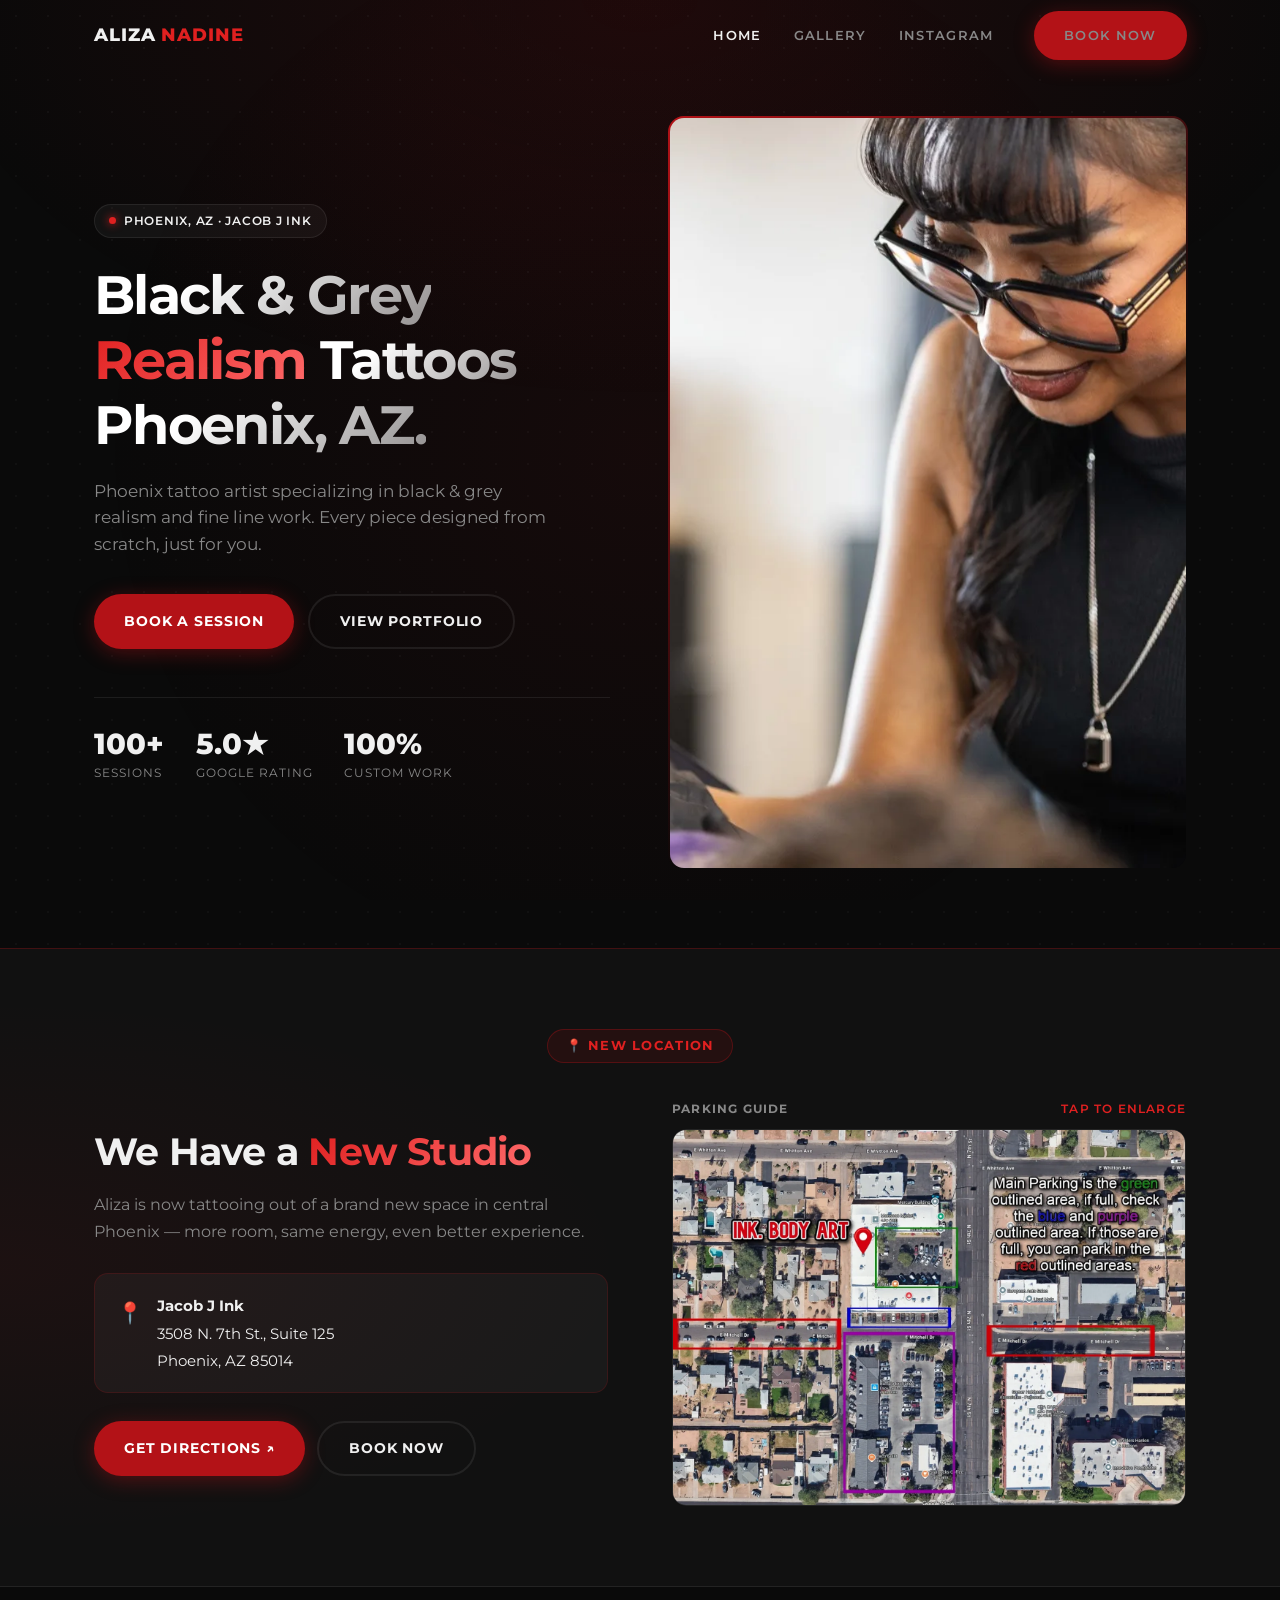
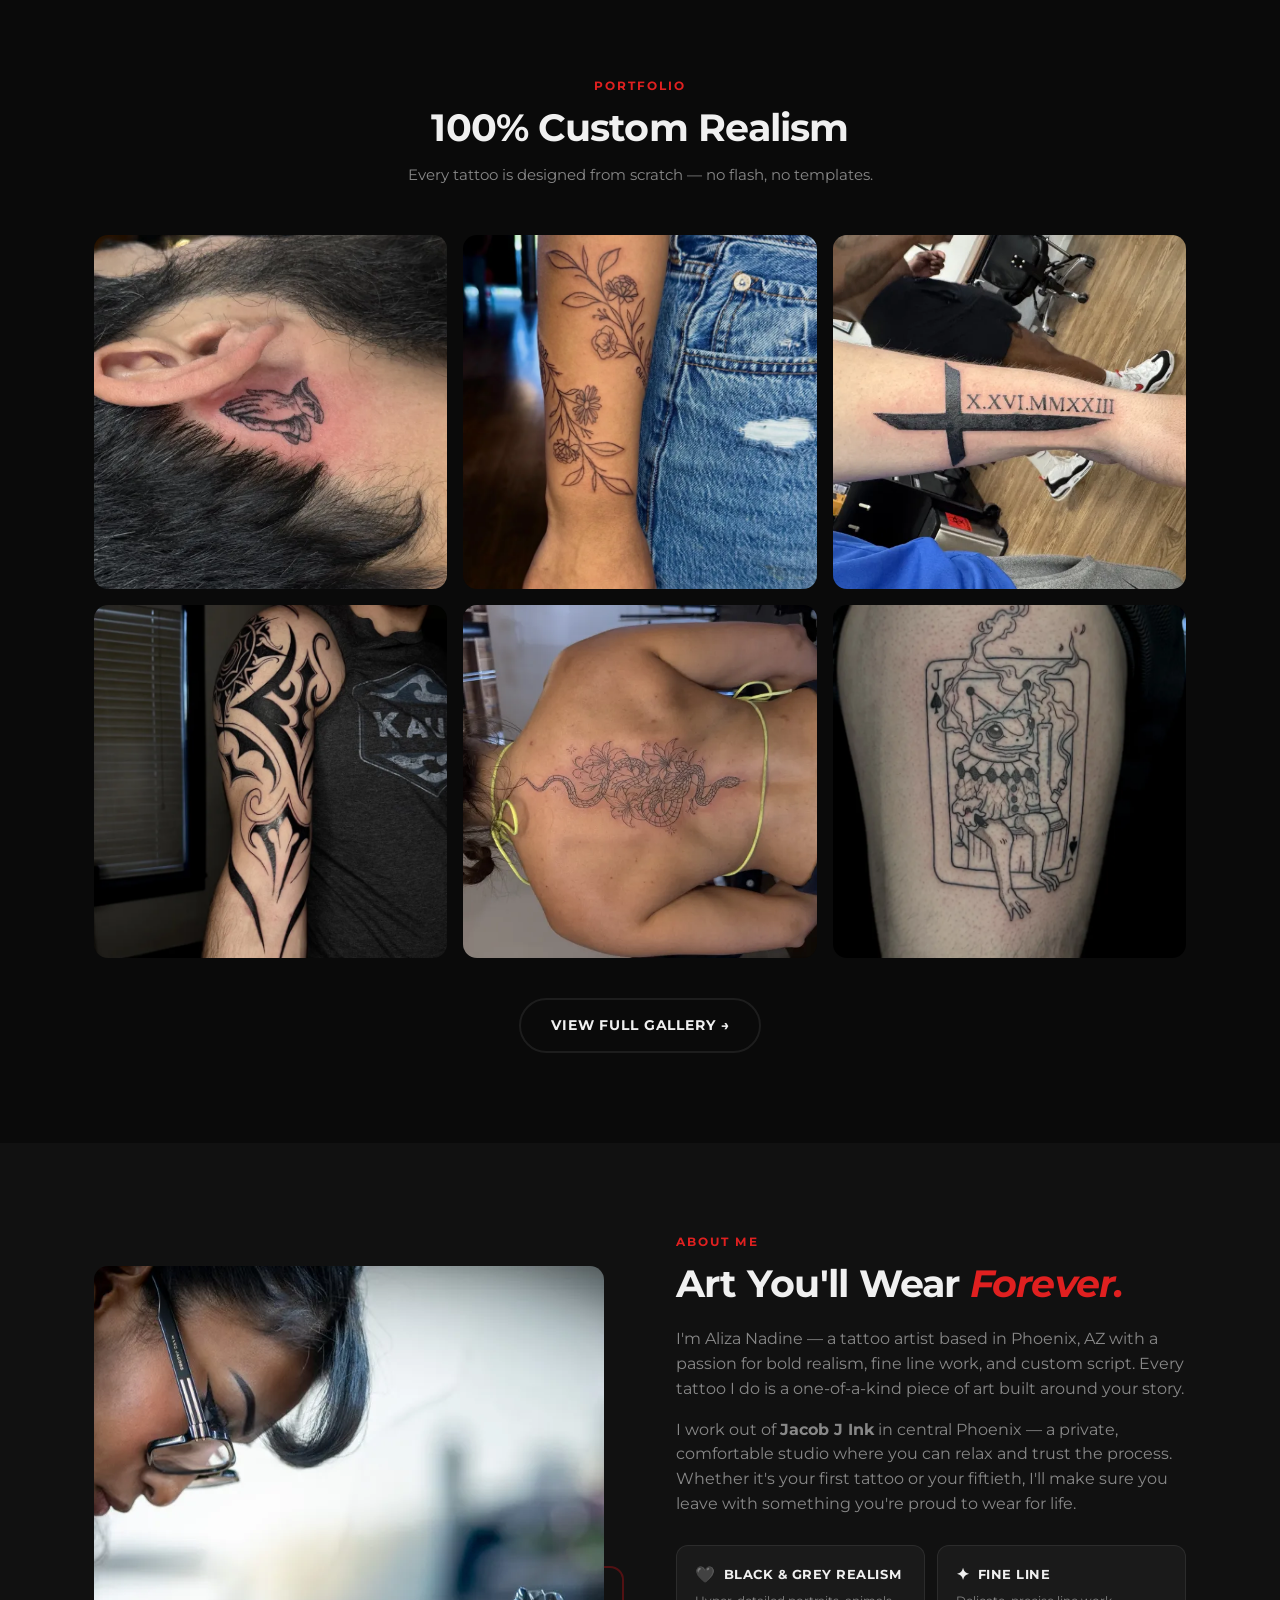
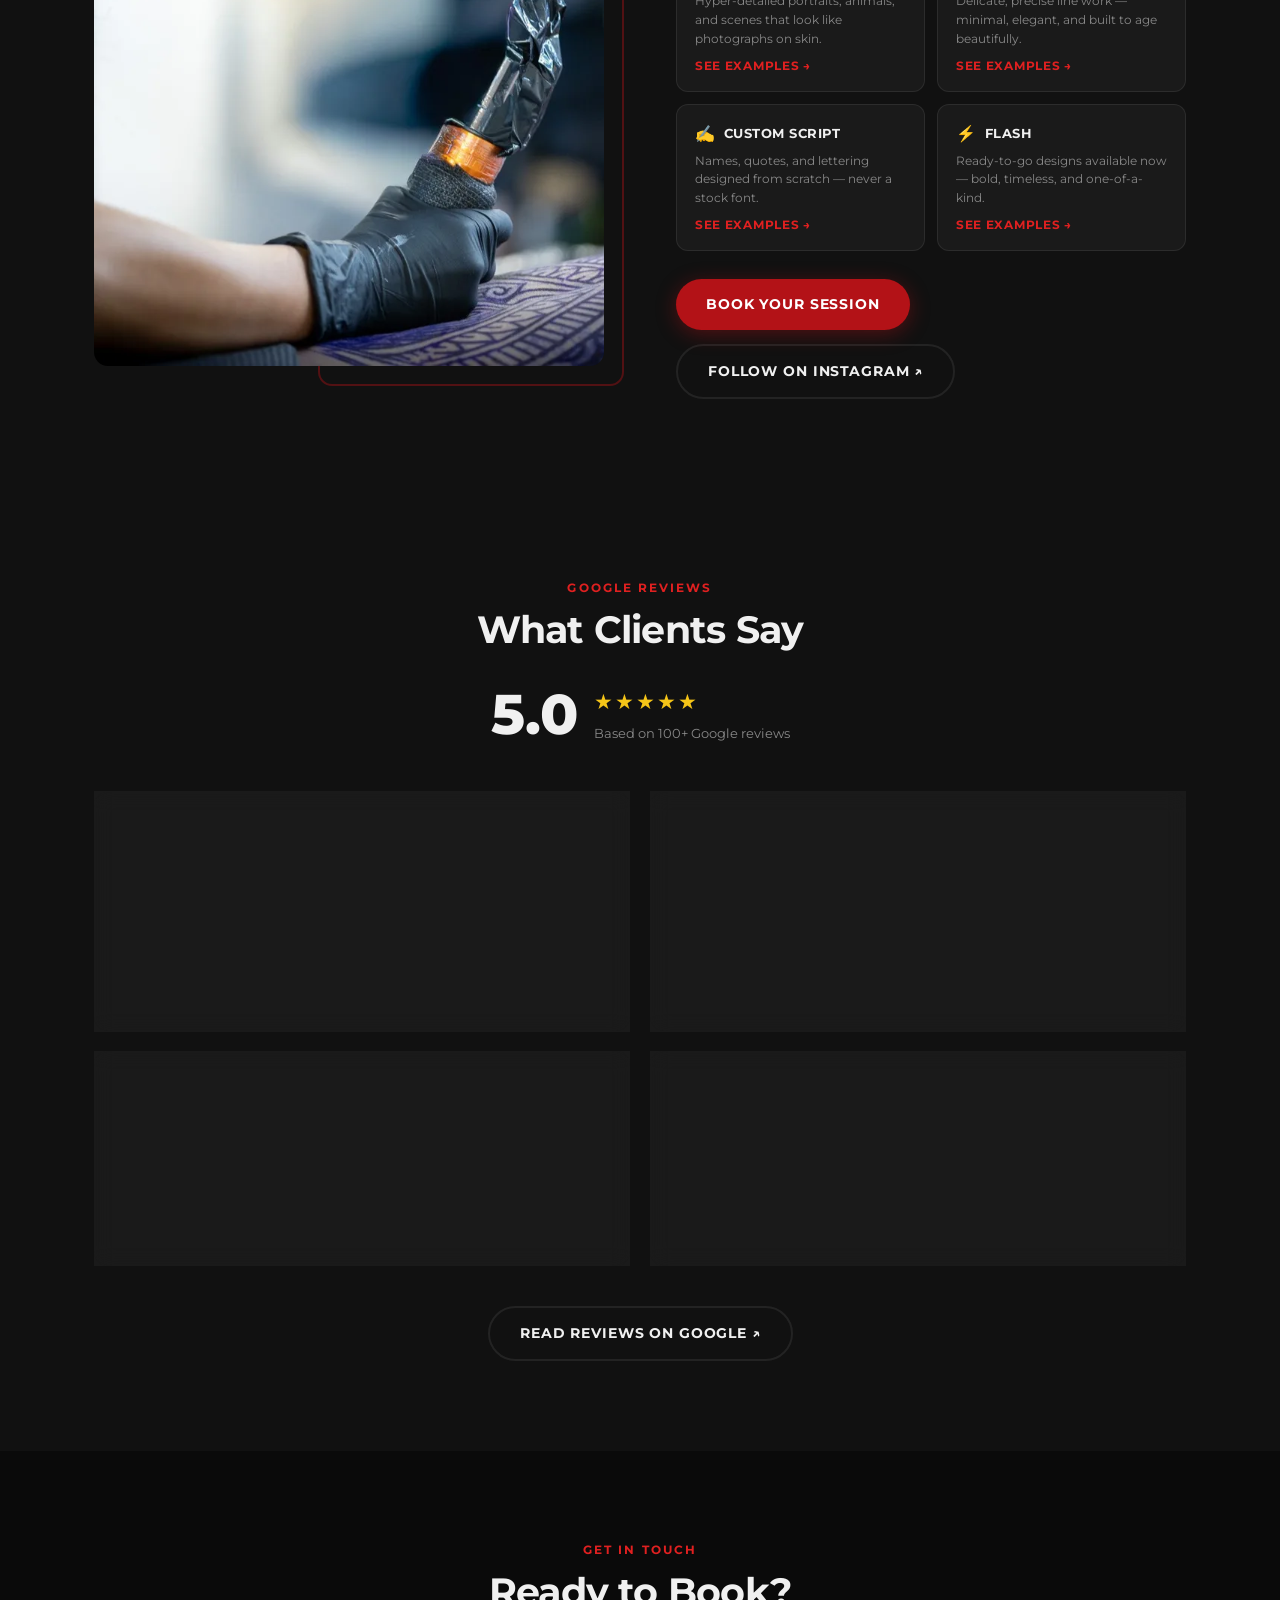
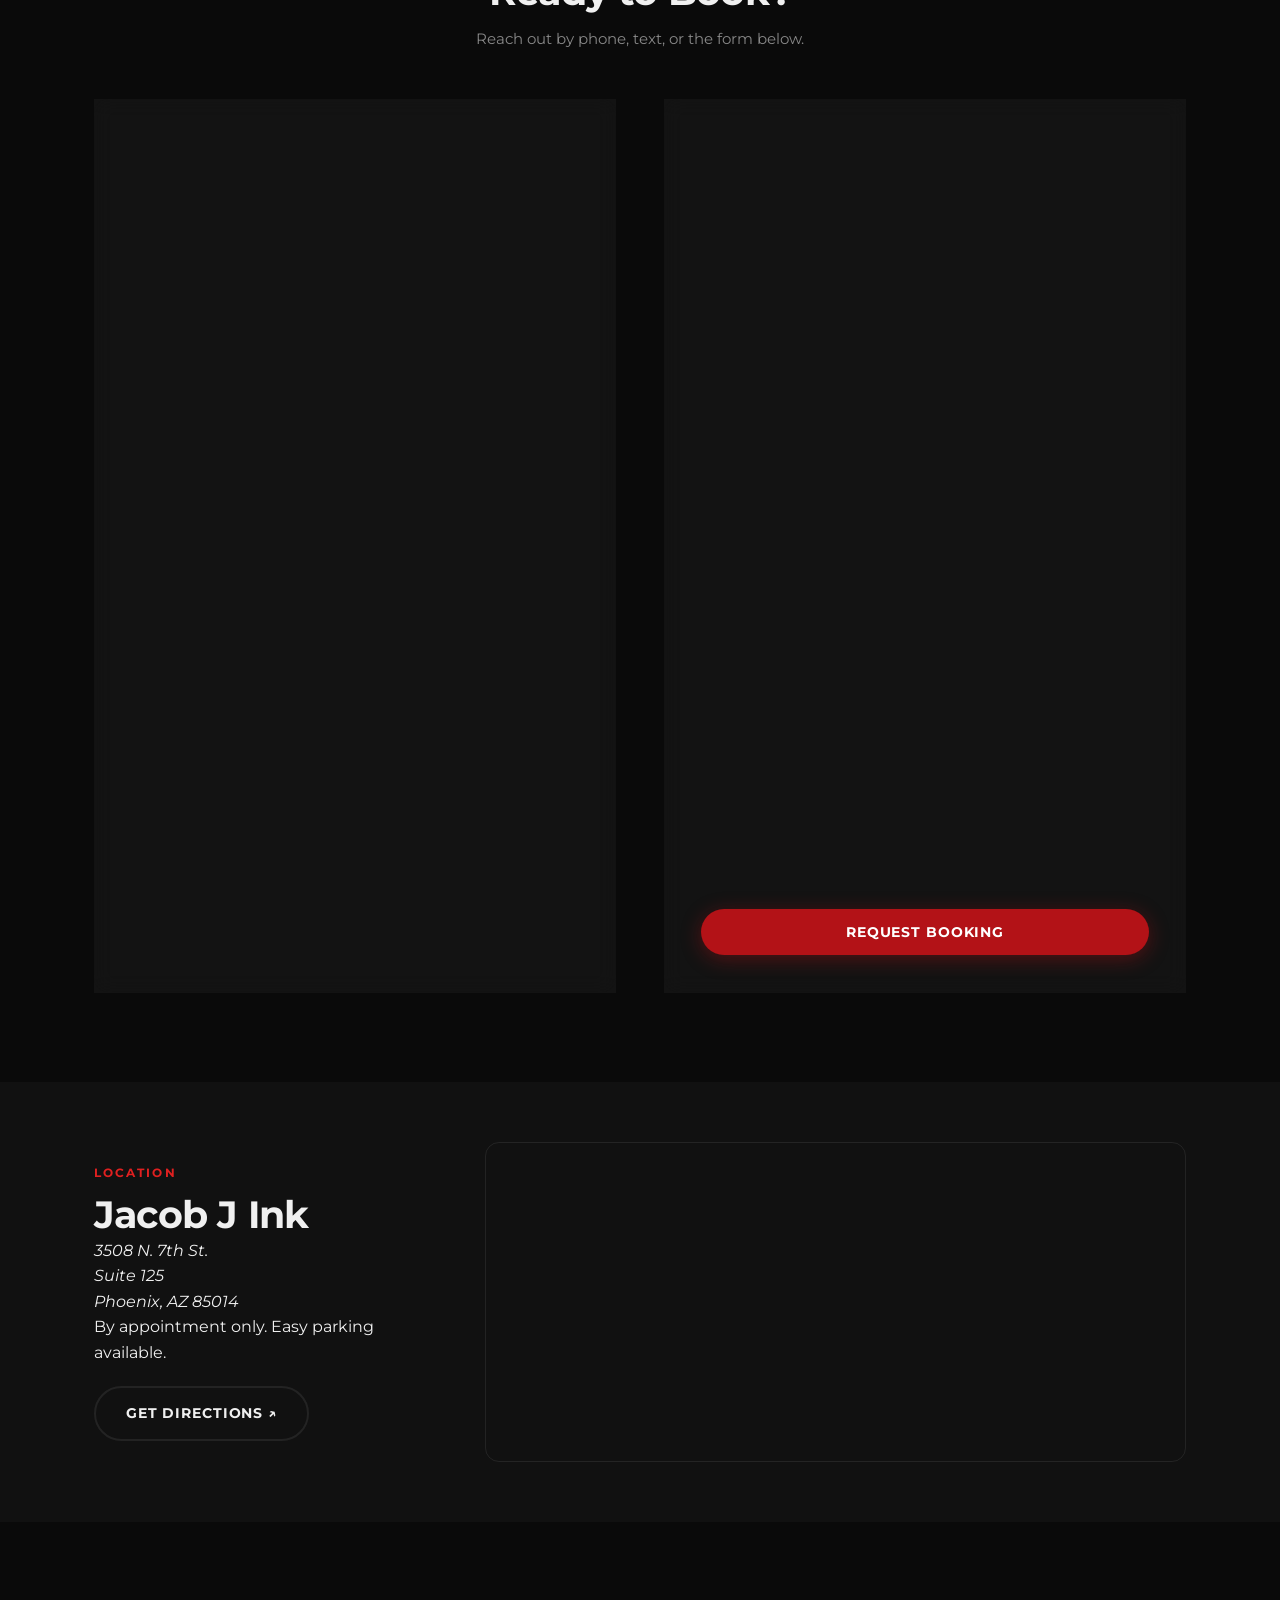
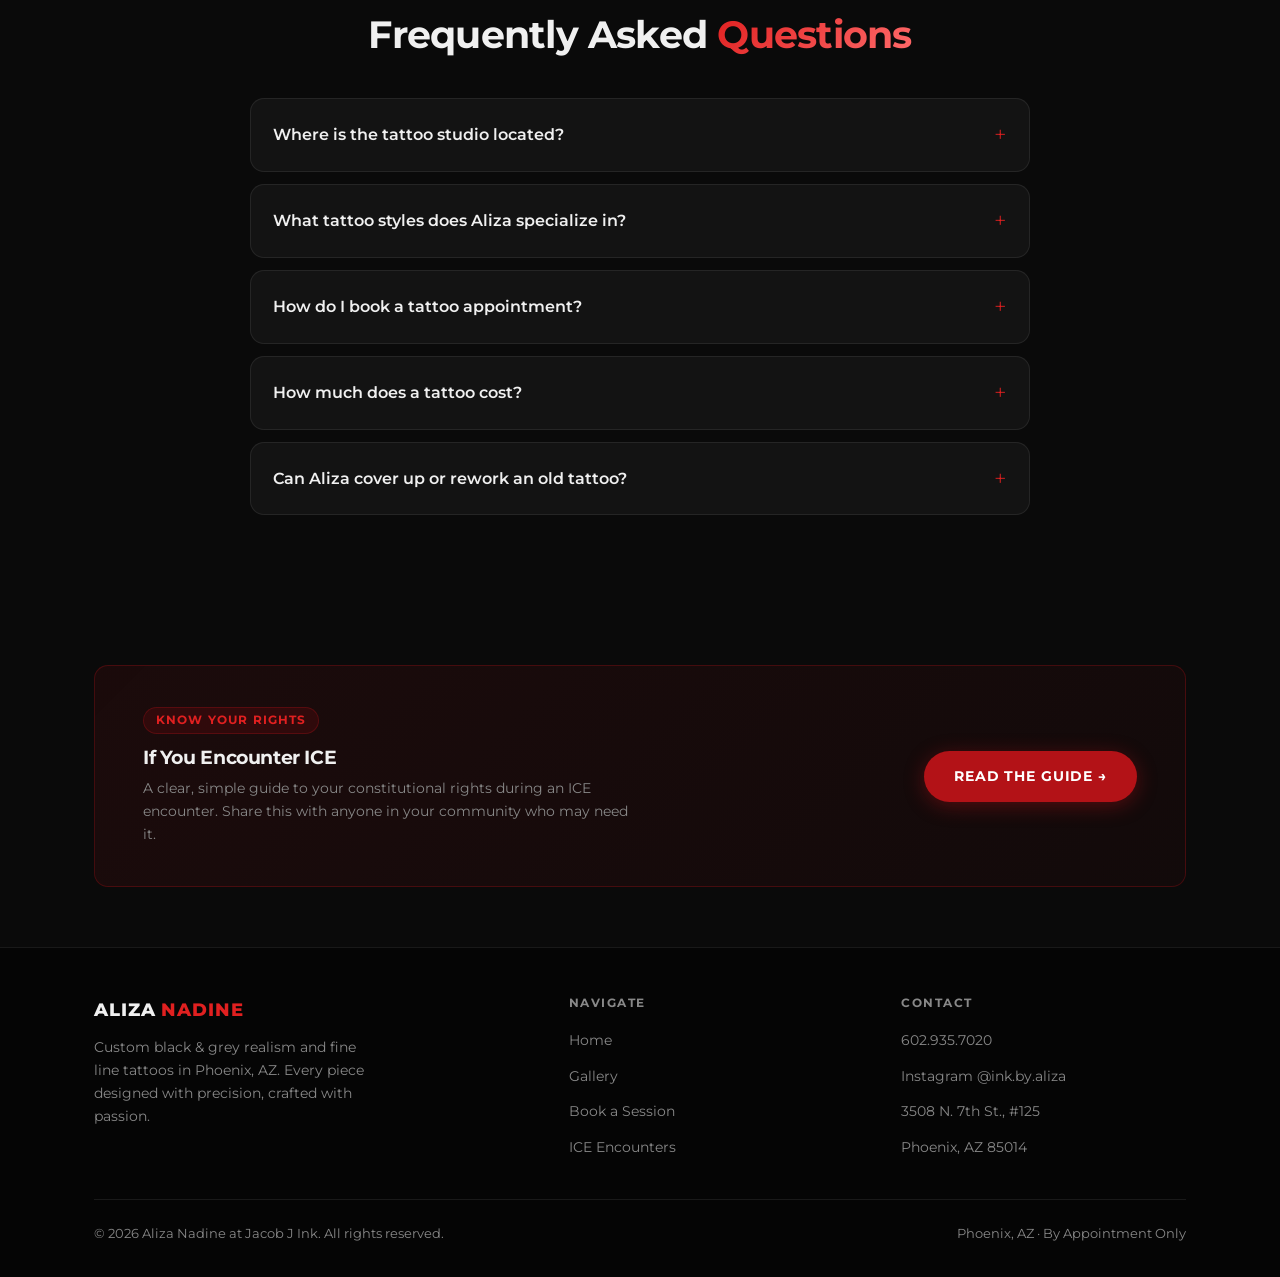
==== commit 91d7131b: "Point booking form action at clean /thank-you URL (no redirect hop) Co-Authored-By: Claude Opus 4.8 " ====
--- a/index.html
+++ b/index.html
@@ -531,7 +531,7 @@
             <h3>Send a Message</h3>
             <p>Describe your idea and I'll get back to you soon.</p>
 
-            <form name="contact" method="POST" action="/thank-you/" data-netlify="true" netlify-honeypot="bot-field" data-netlify-recaptcha="true" enctype="multipart/form-data">
+            <form name="contact" method="POST" action="/thank-you" data-netlify="true" netlify-honeypot="bot-field" data-netlify-recaptcha="true" enctype="multipart/form-data">
               <input type="hidden" name="form-name" value="contact" />
               <p class="hidden-field" aria-hidden="true"><label>Leave blank<input name="bot-field" tabindex="-1" autocomplete="off" /></label></p>
 
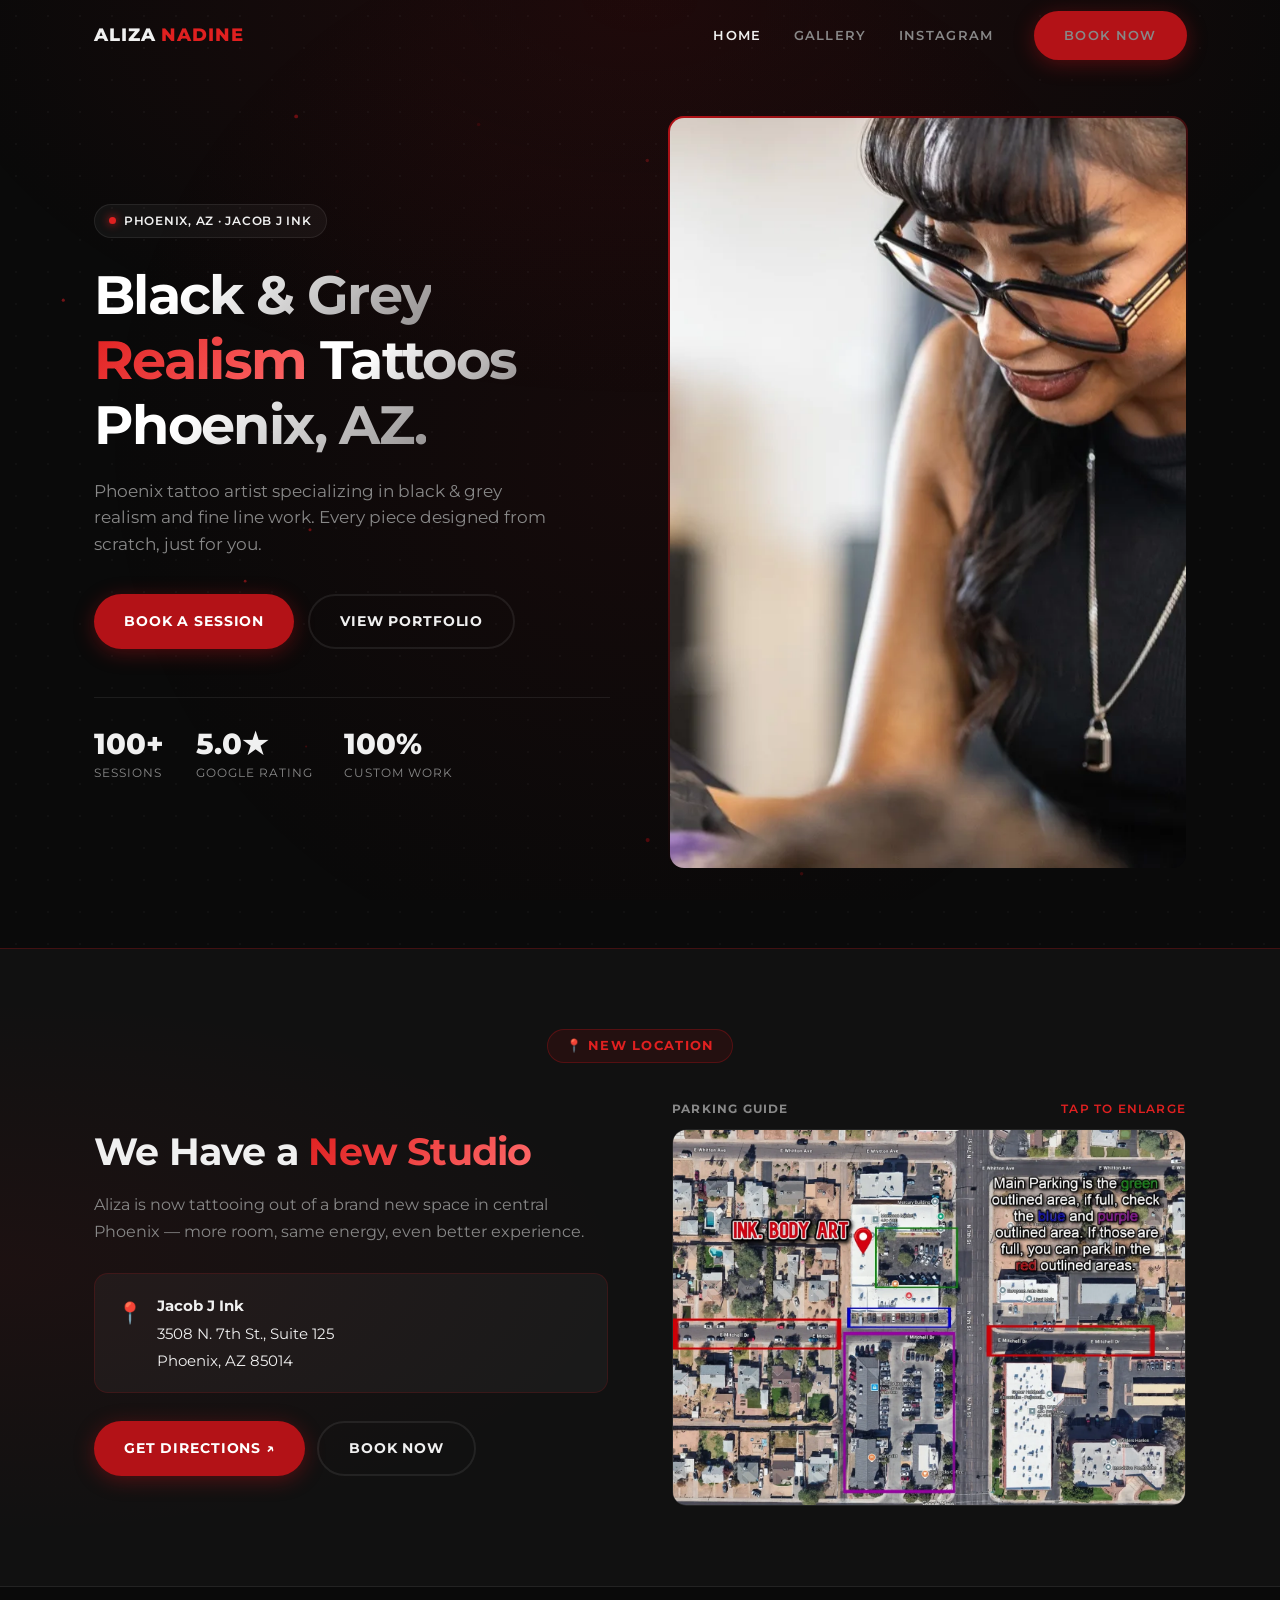
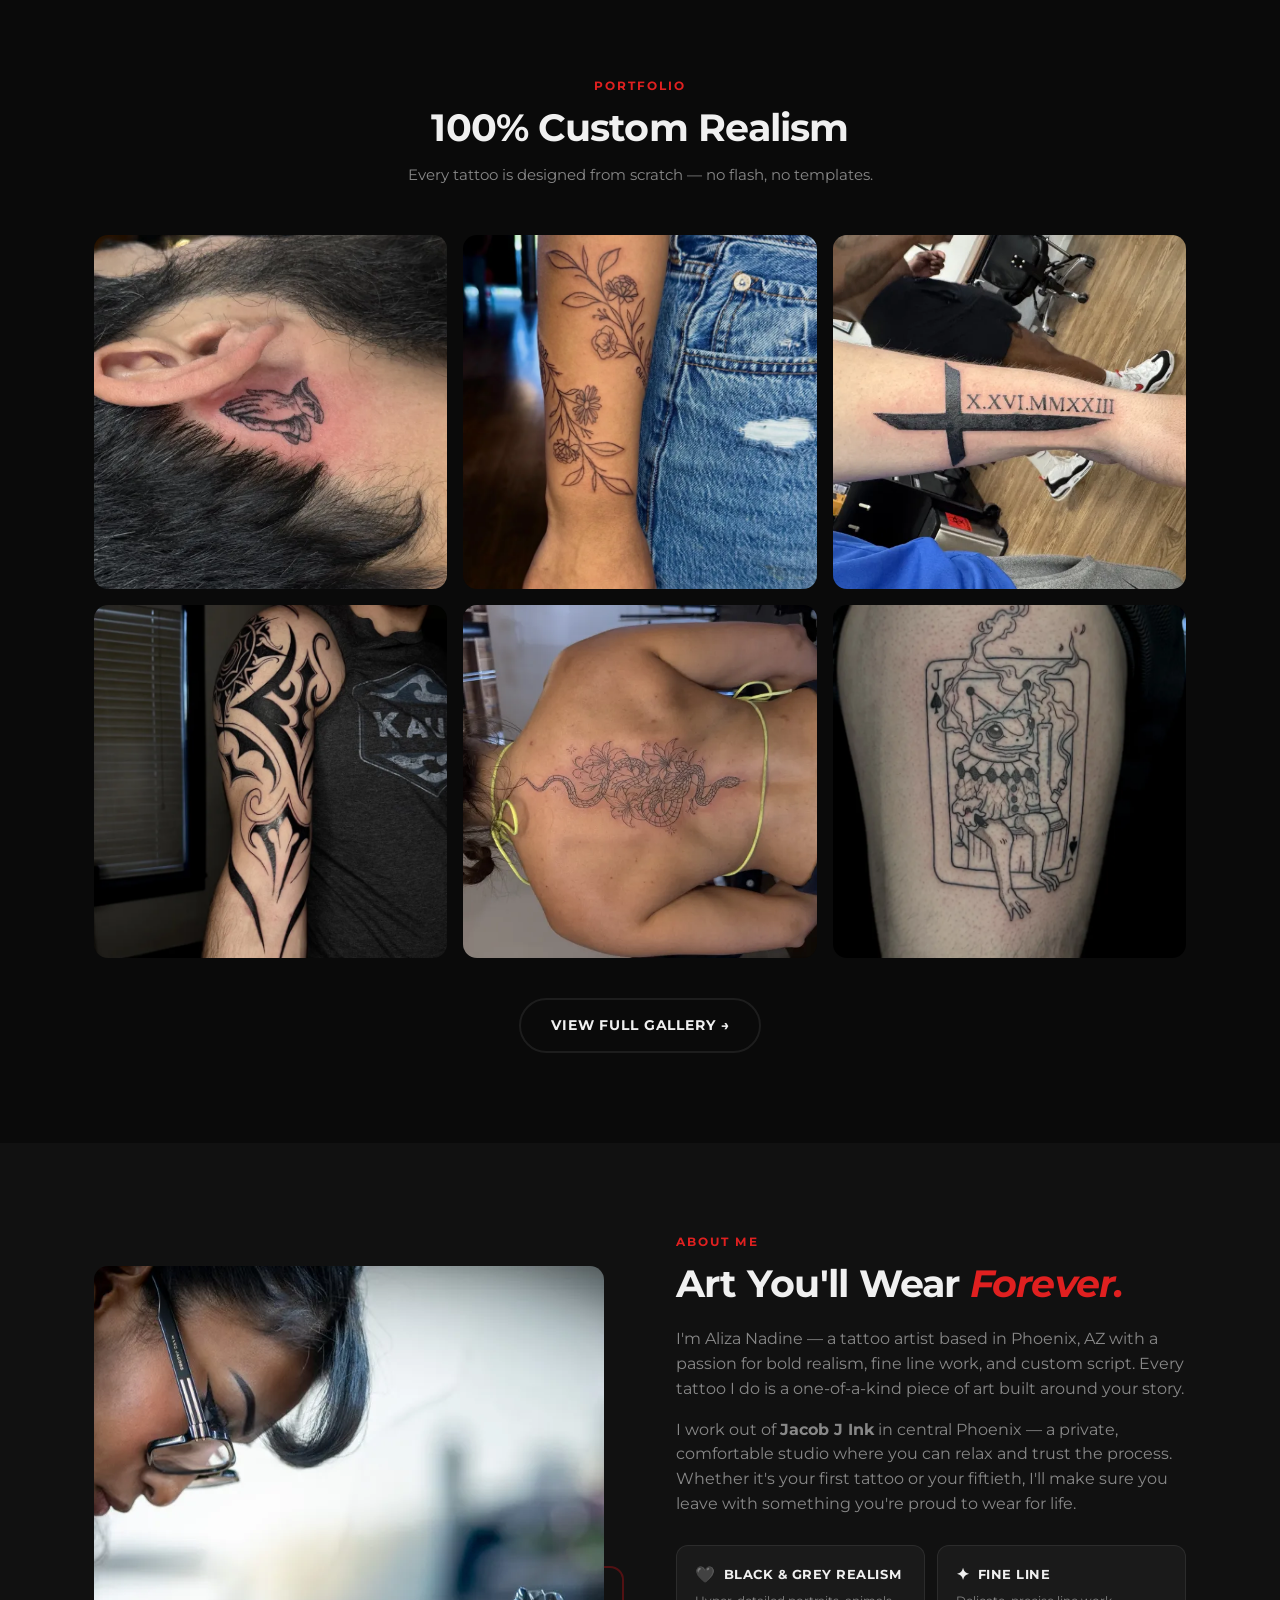
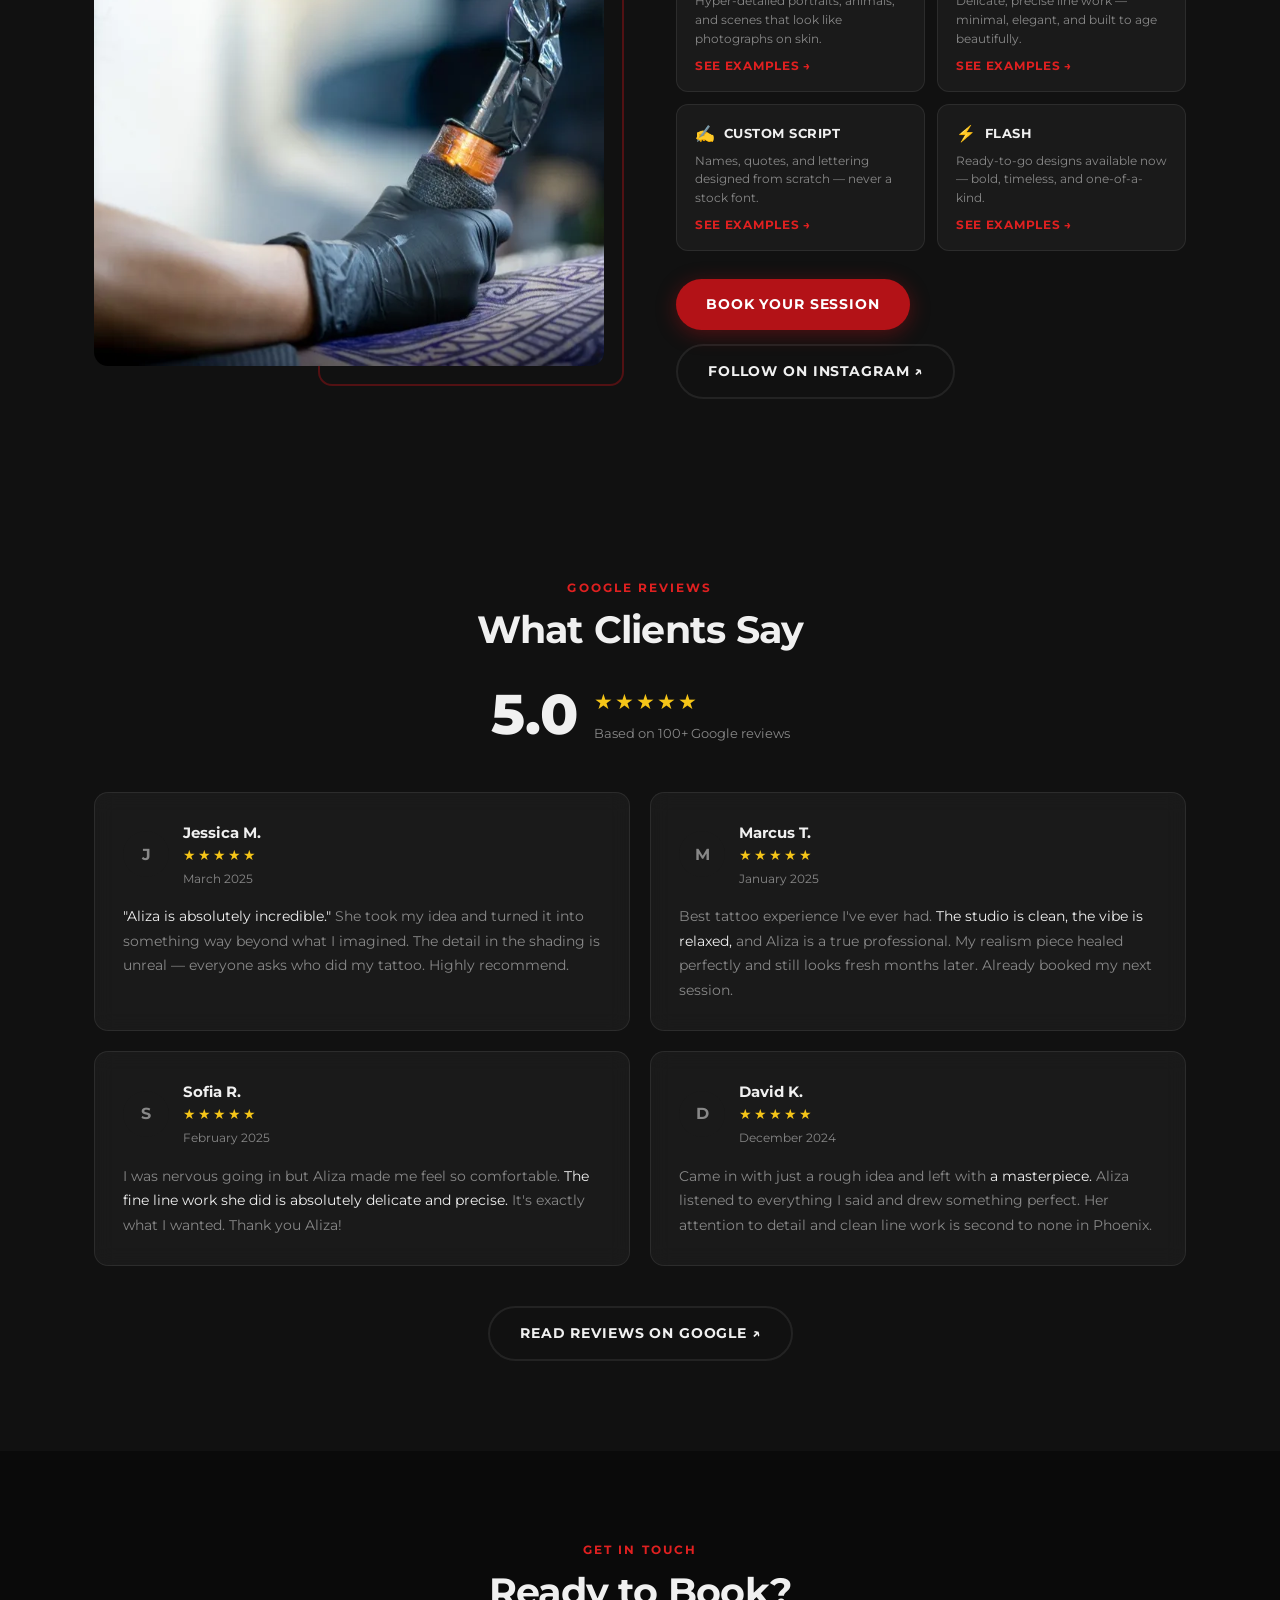
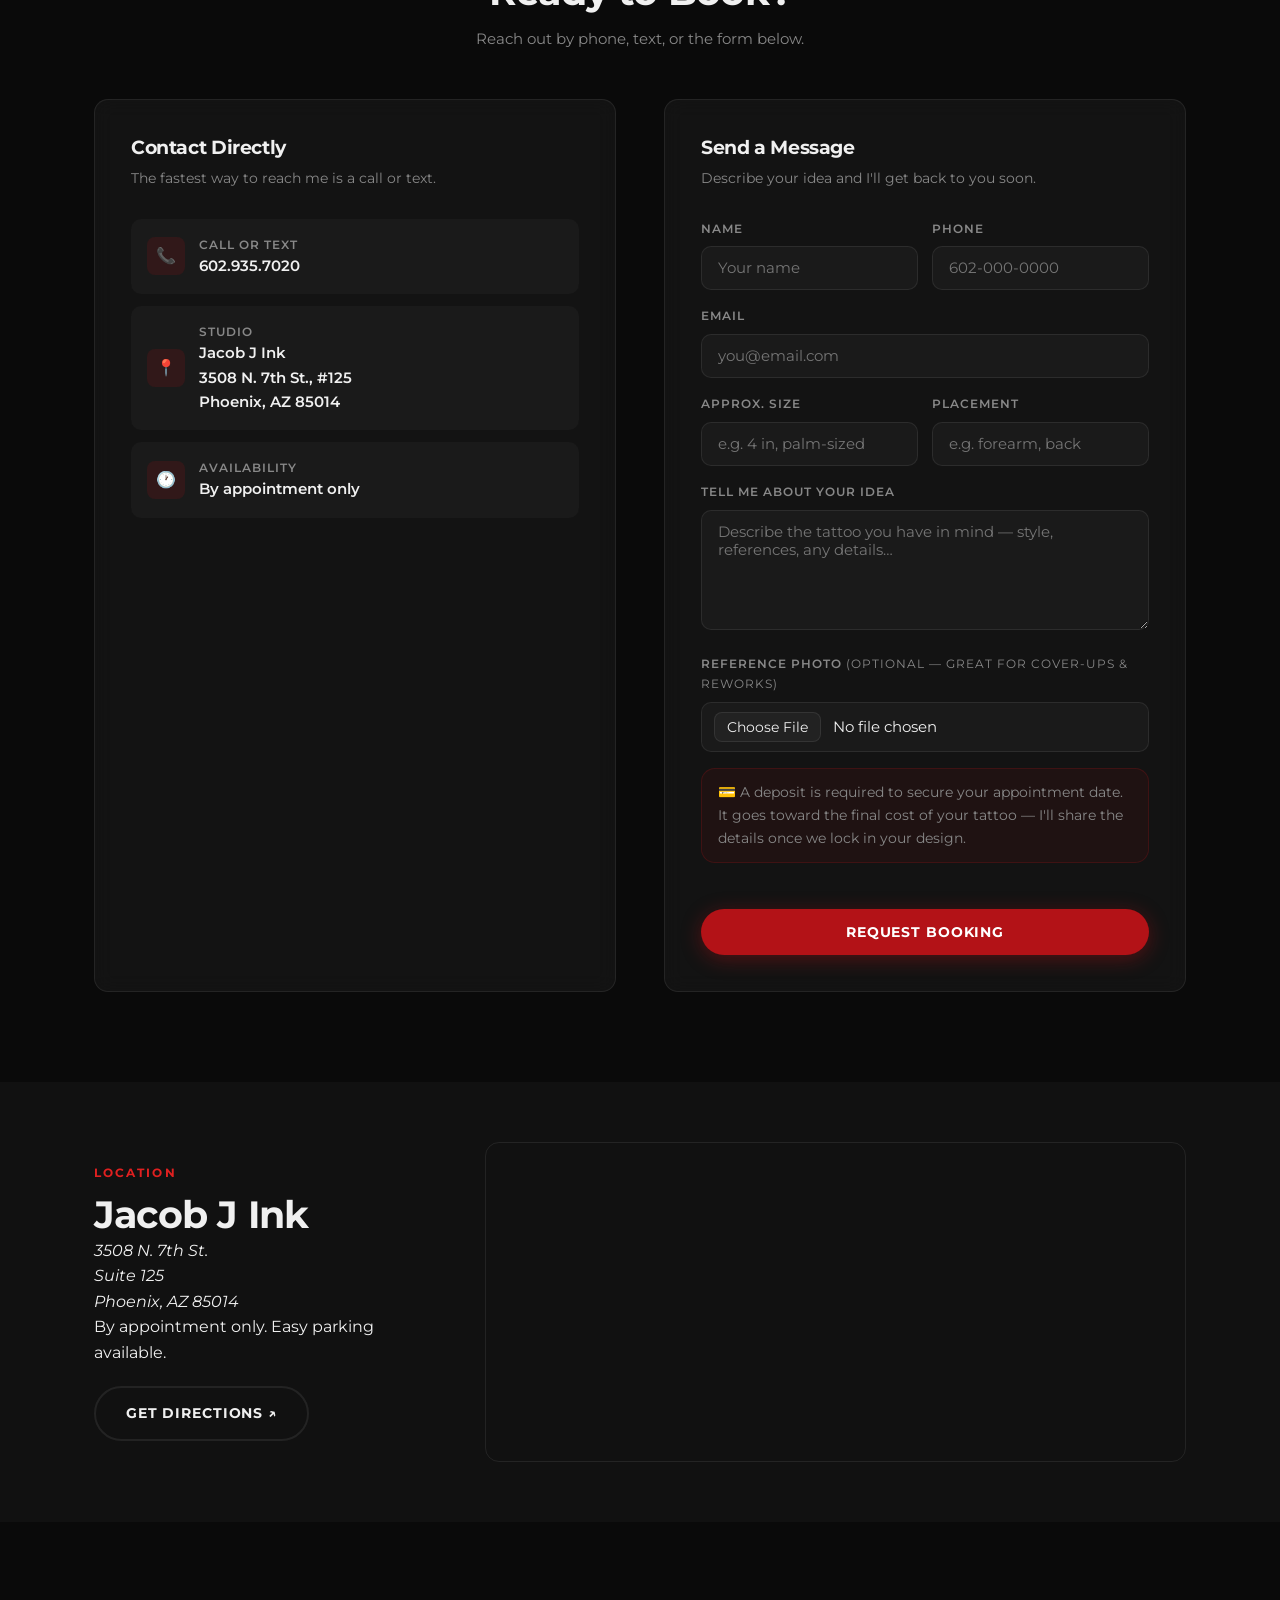
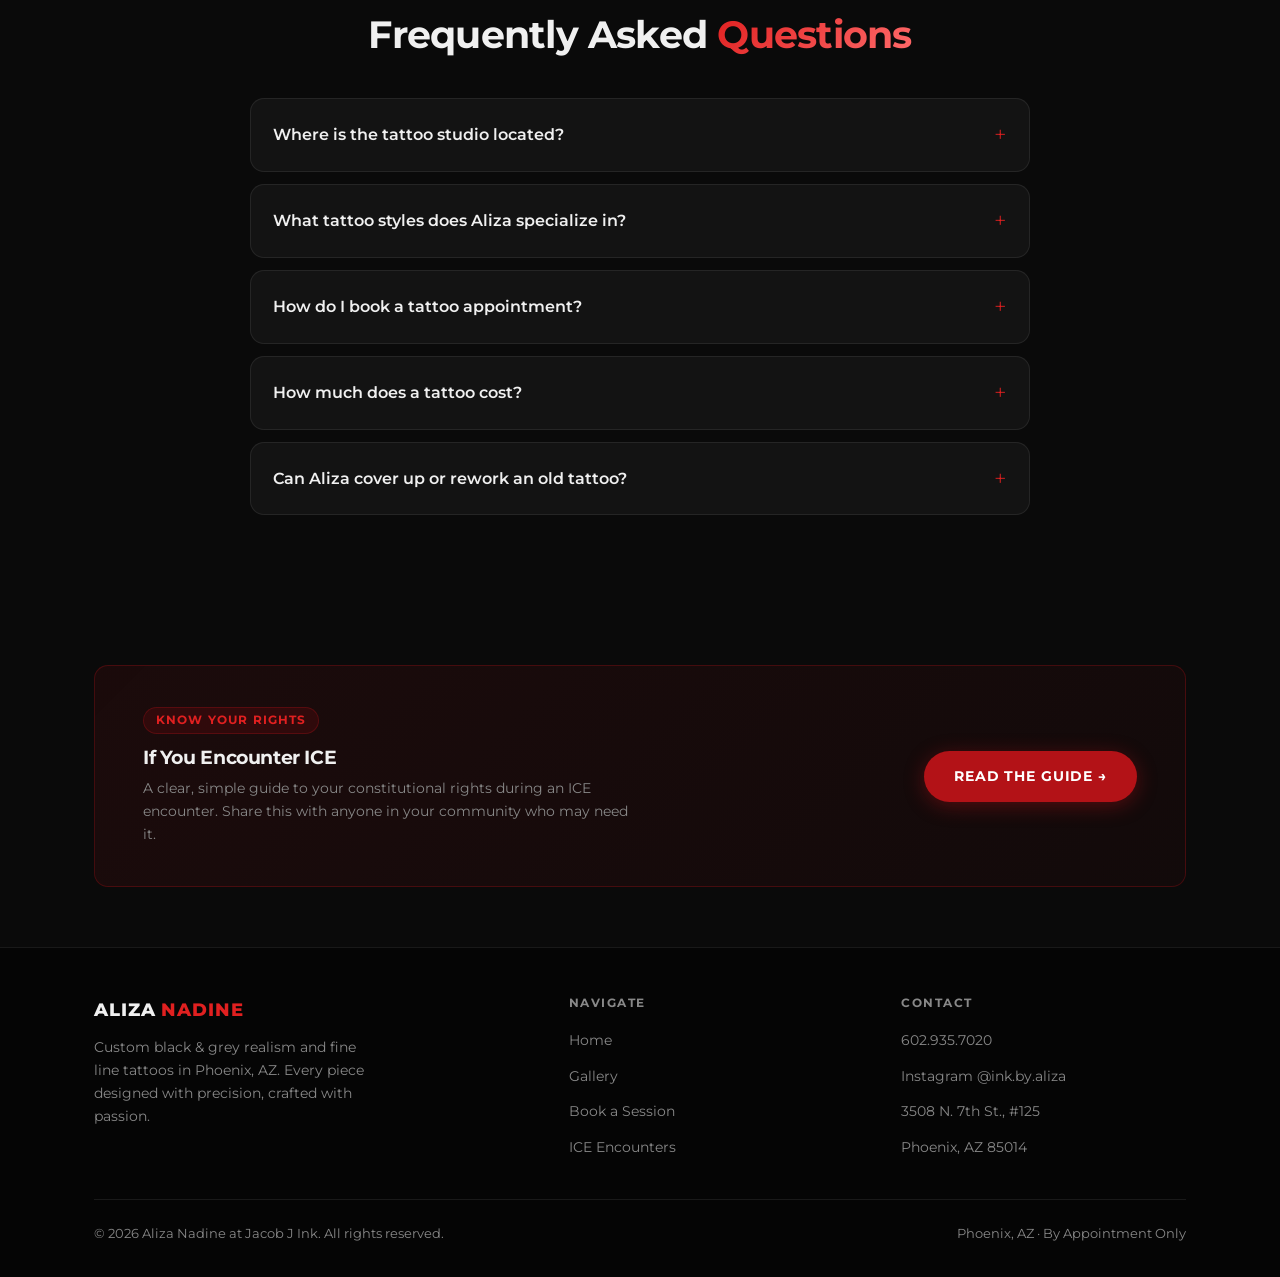
==== commit 09993ae4: "Remove fragile Netlify reCAPTCHA from booking form (caused 404 on submit) The reCAPTCHA flow broke t" ====
--- a/index.html
+++ b/index.html
@@ -531,7 +531,7 @@
             <h3>Send a Message</h3>
             <p>Describe your idea and I'll get back to you soon.</p>
 
-            <form name="contact" method="POST" action="/thank-you" data-netlify="true" netlify-honeypot="bot-field" data-netlify-recaptcha="true" enctype="multipart/form-data">
+            <form name="contact" method="POST" action="/thank-you" data-netlify="true" netlify-honeypot="bot-field" enctype="multipart/form-data">
               <input type="hidden" name="form-name" value="contact" />
               <p class="hidden-field" aria-hidden="true"><label>Leave blank<input name="bot-field" tabindex="-1" autocomplete="off" /></label></p>
 
@@ -569,9 +569,6 @@
               </div>
 
               <p class="form-note">💳 A deposit is required to secure your appointment date. It goes toward the final cost of your tattoo — I'll share the details once we lock in your design.</p>
-
-              <!-- Anti-spam: reCAPTCHA challenge (Netlify-managed) -->
-              <div data-netlify-recaptcha="true"></div>
 
               <button type="submit" class="btn btn-primary" style="width:100%; justify-content:center; margin-top:18px;">
                 Request Booking
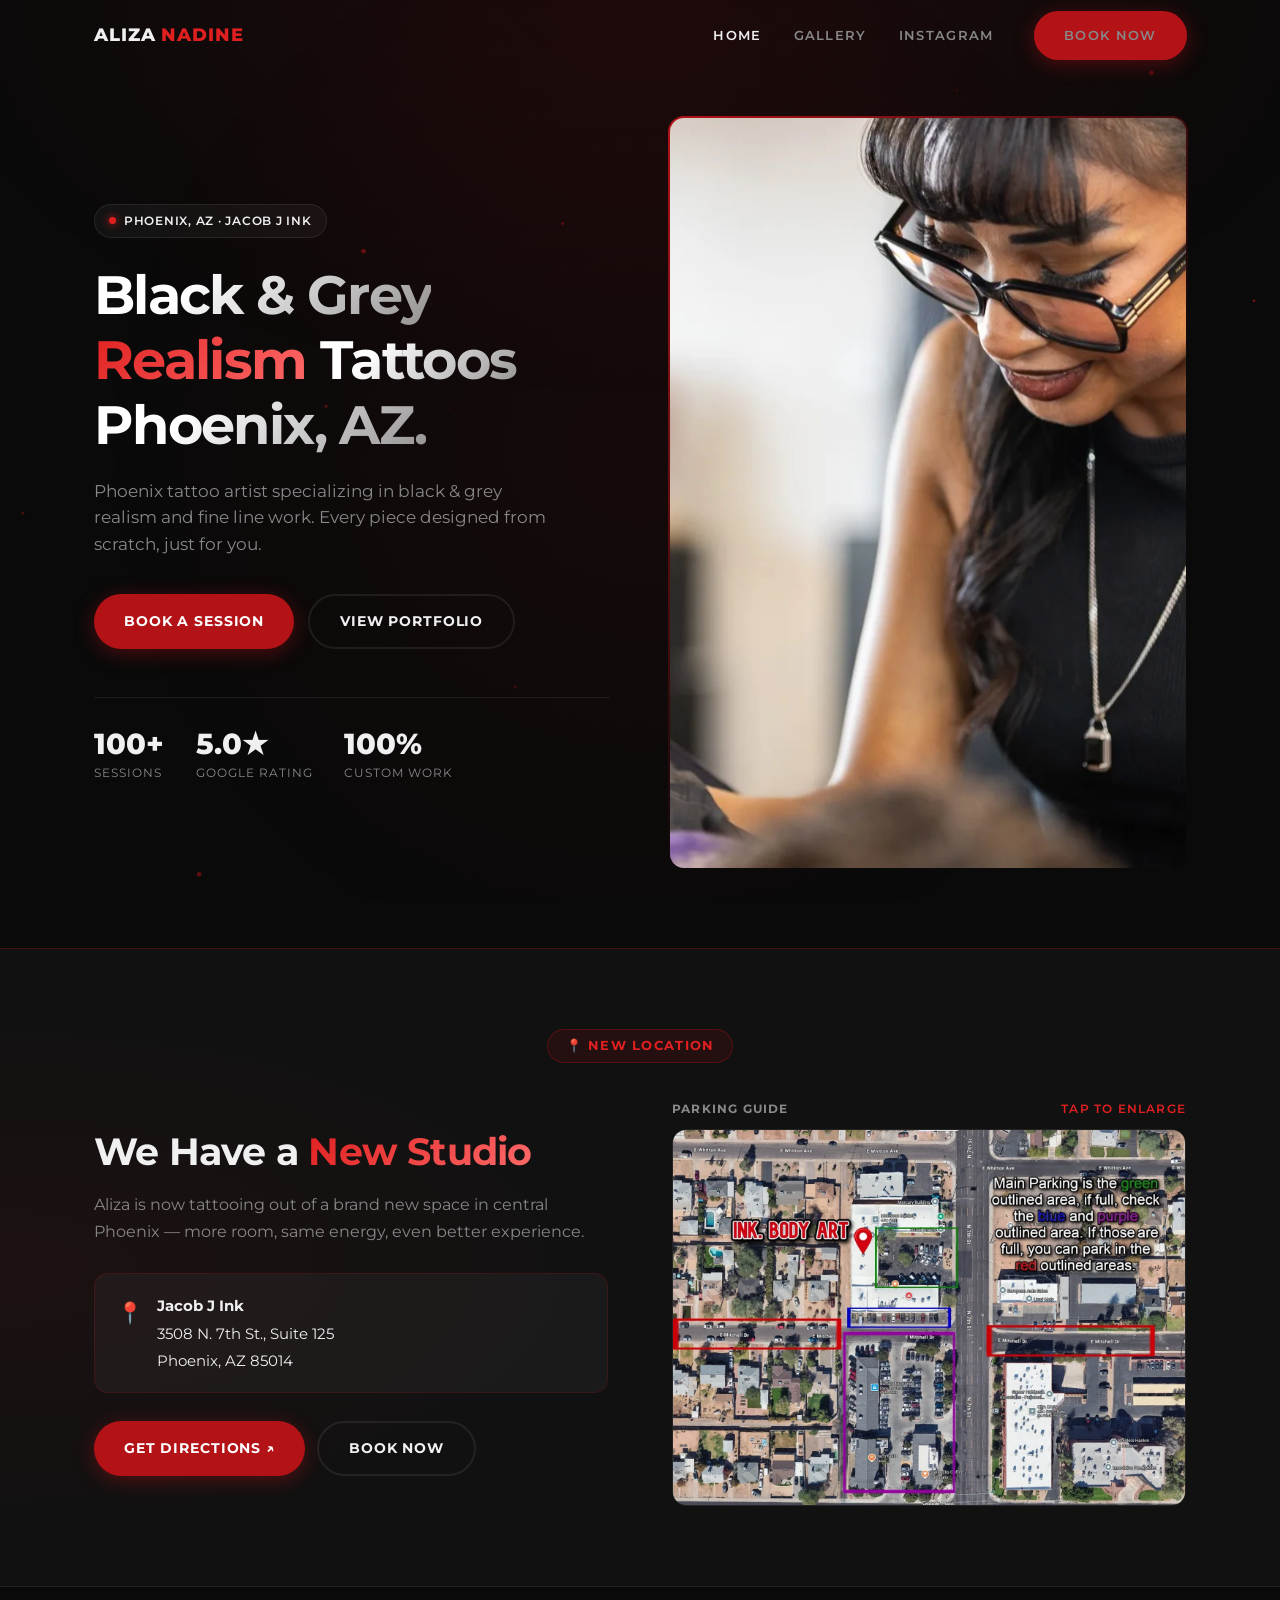
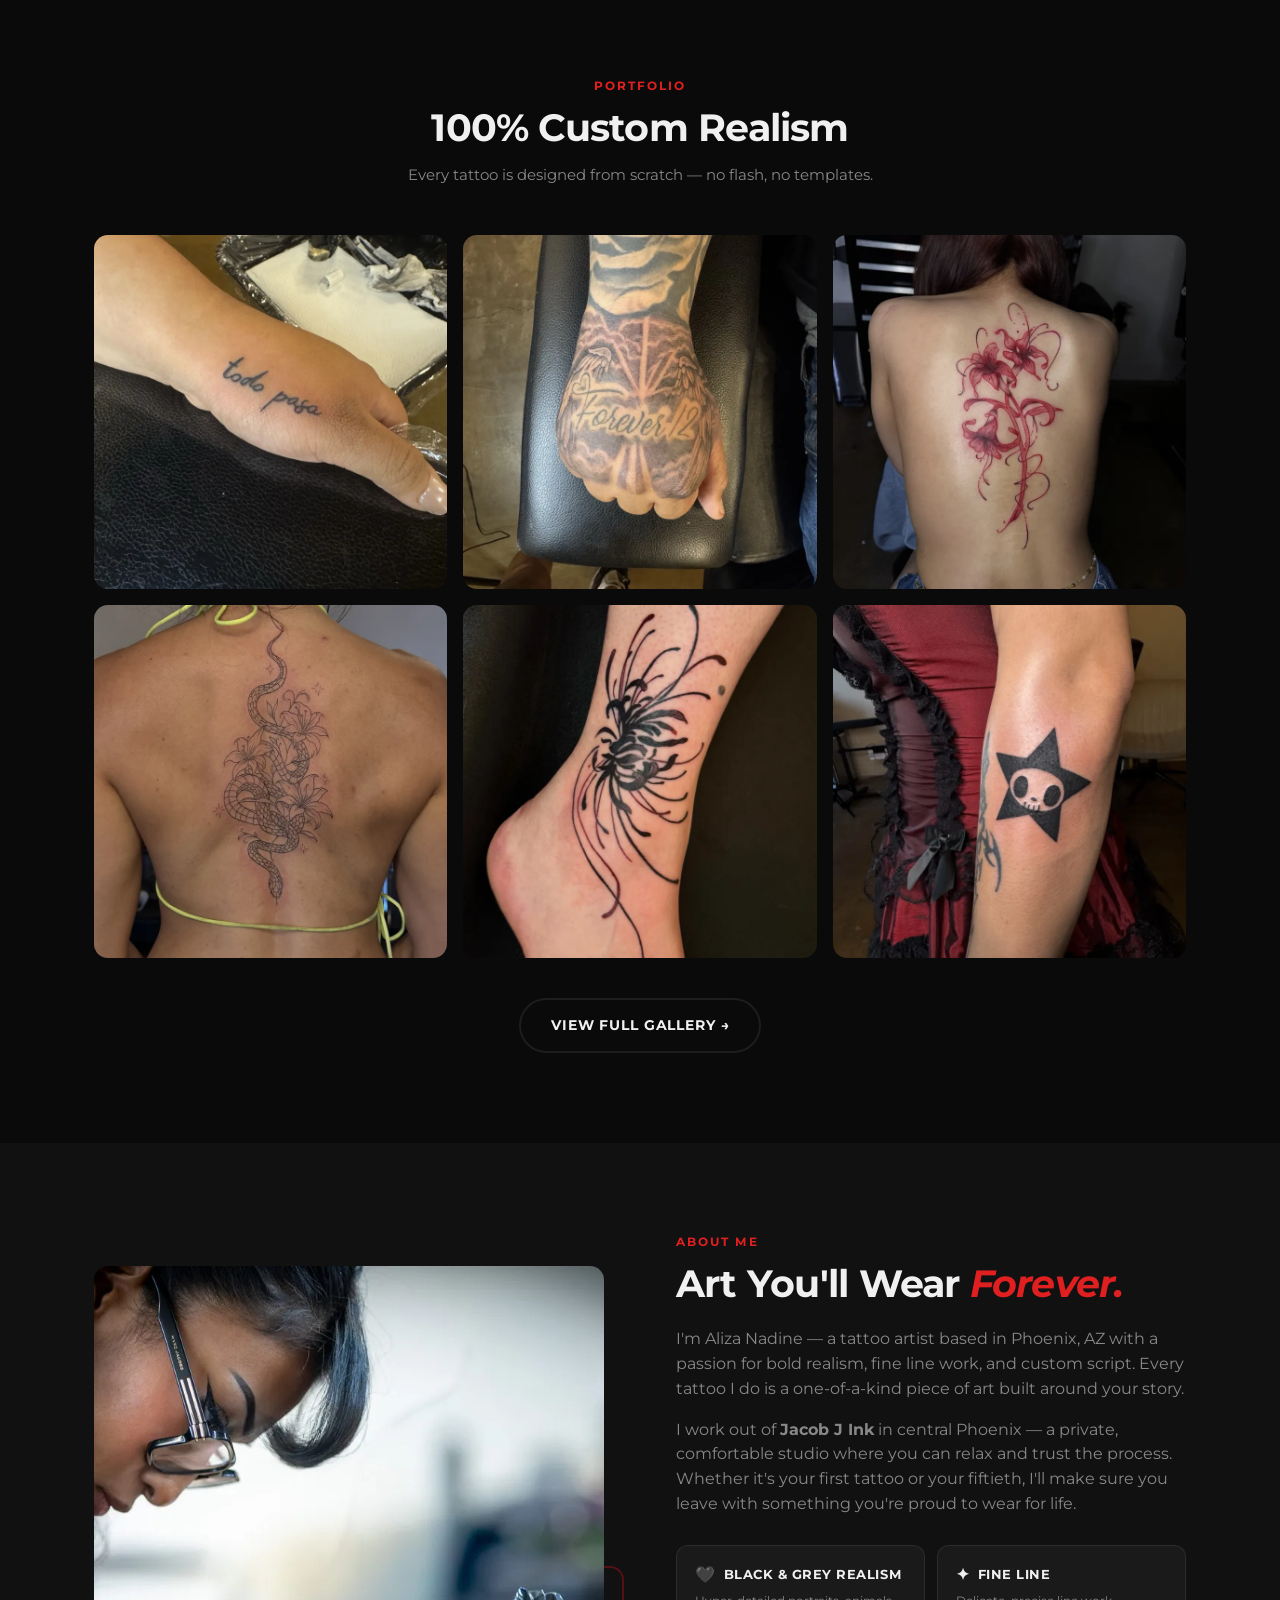
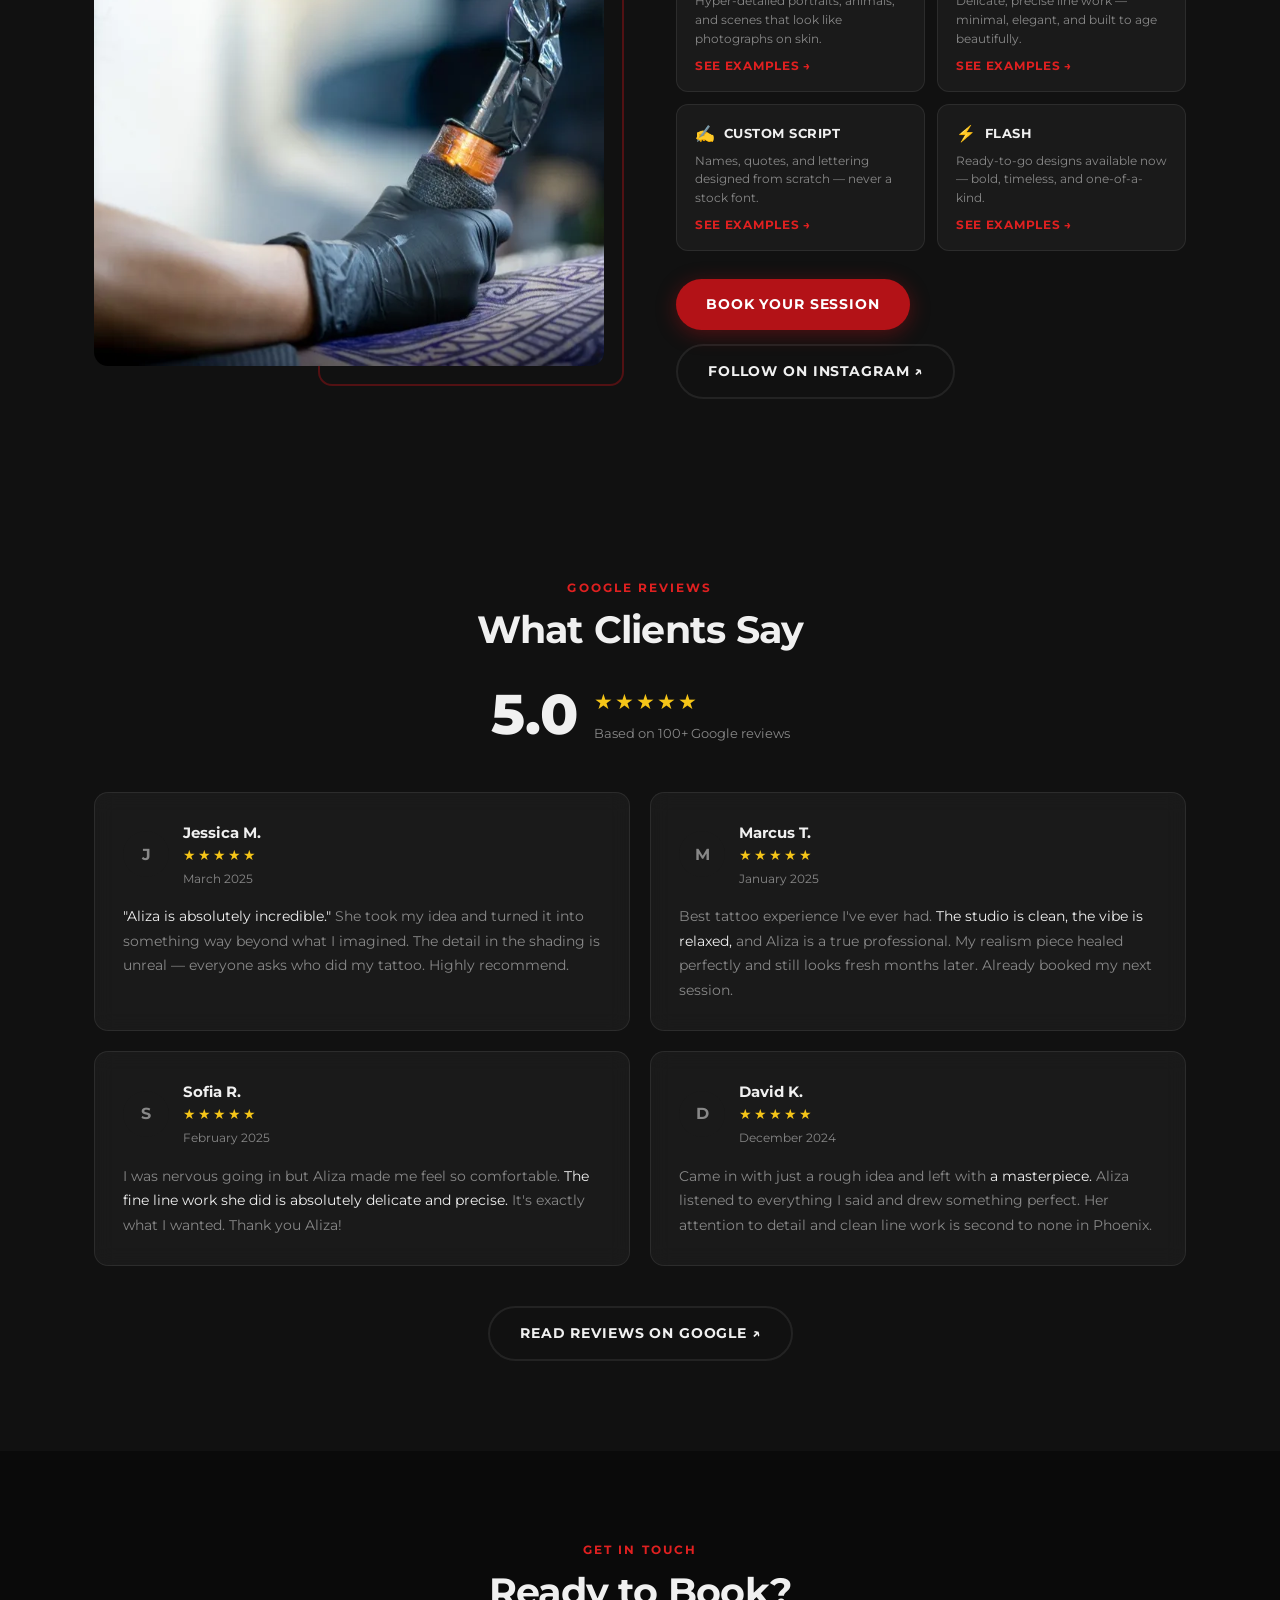
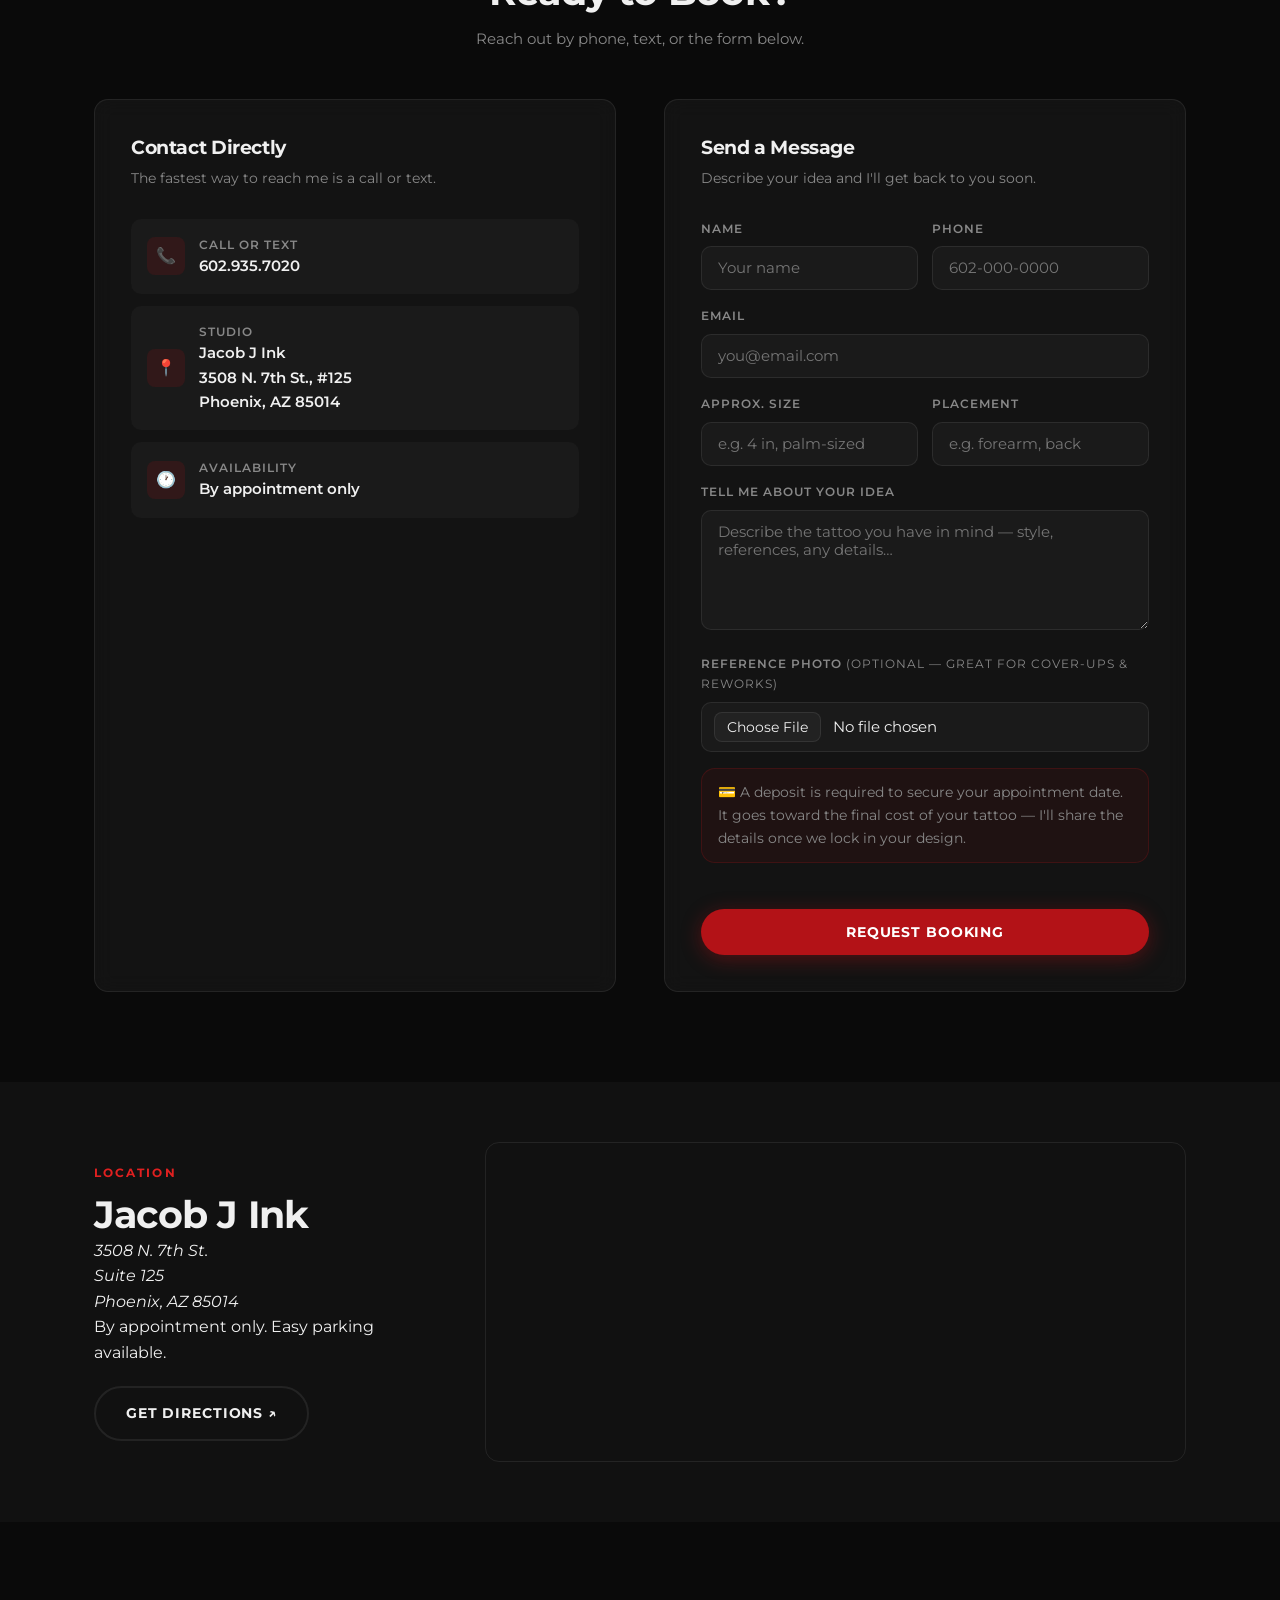
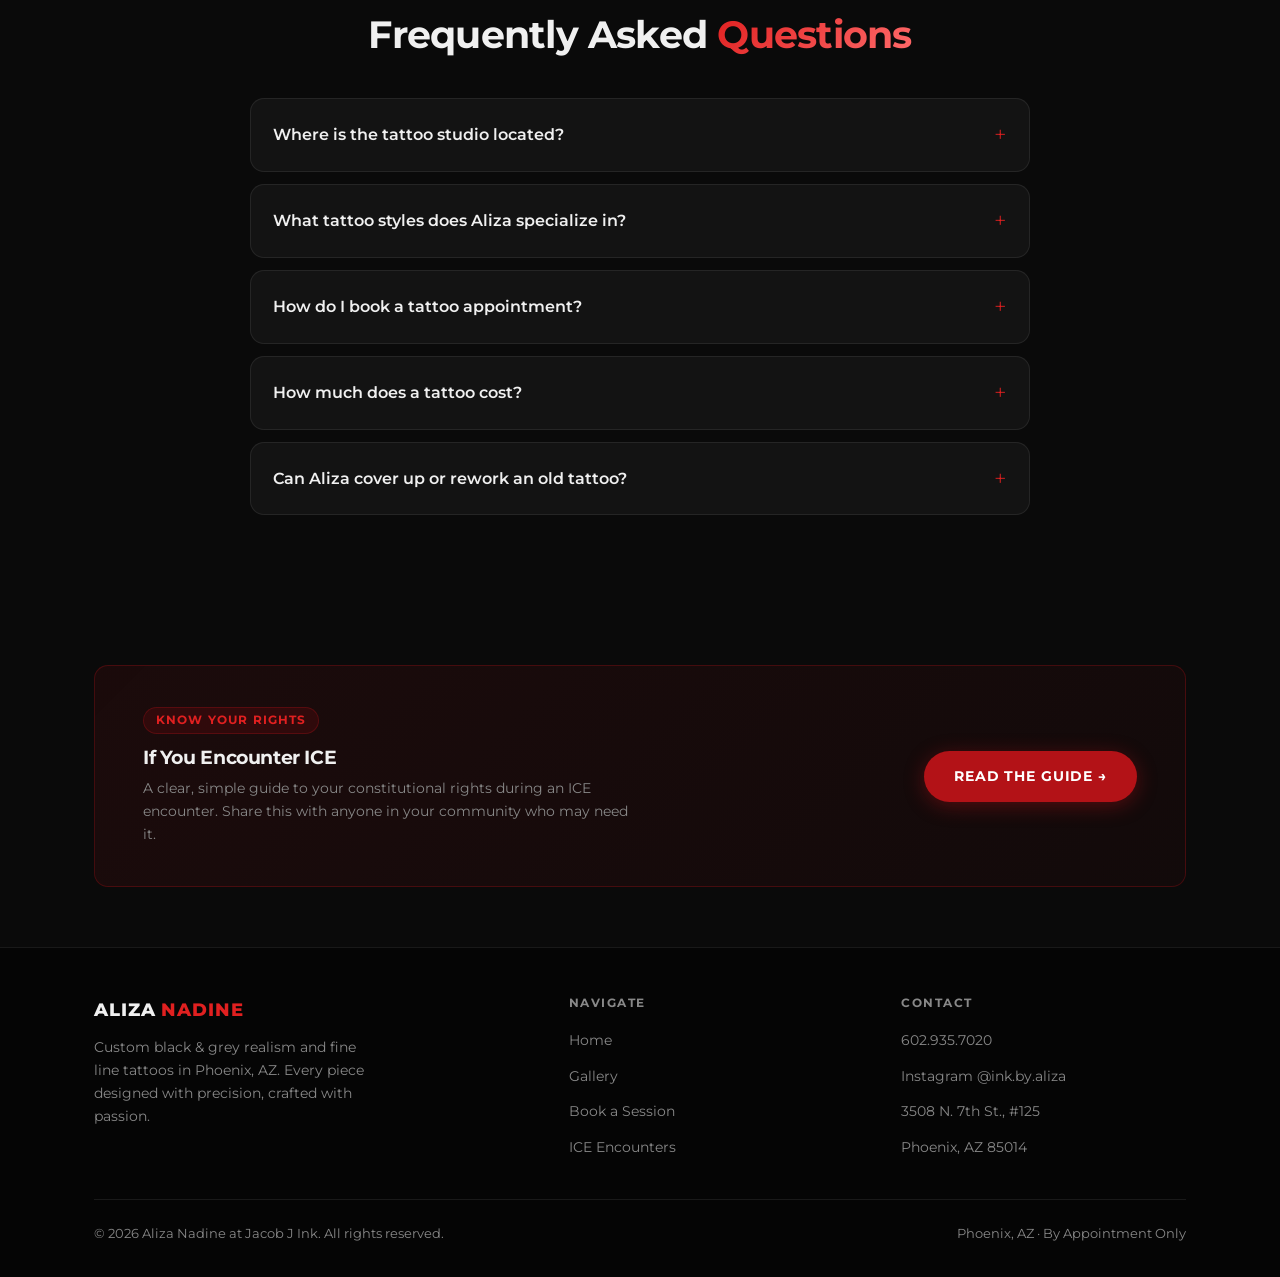
==== commit 75679b8c: "Add 6 new photos with SEO filenames, replace duplicate, fix category - New: skull star (blackwork), " ====
--- a/index.html
+++ b/index.html
@@ -281,32 +281,25 @@
 
         <!-- work-grid-start -->
         <div class="work-grid">
-          <div class="work-card fade-in" data-src="images/gallery/realism/realism-praying-hands-behind-ear-micro-phoenix-az.webp" data-alt="Praying Hands tattoo — Black & Grey by Aliza Nadine Phoenix AZ">
-            <img src="images/gallery/realism/realism-praying-hands-behind-ear-micro-phoenix-az.webp" srcset="images/gallery/realism/realism-praying-hands-behind-ear-micro-phoenix-az-sm.webp 760w, images/gallery/realism/realism-praying-hands-behind-ear-micro-phoenix-az.webp 1400w" sizes="(max-width: 600px) 92vw, (max-width: 1000px) 46vw, 30vw" alt="Praying Hands tattoo — Black & Grey by Aliza Nadine Phoenix AZ" loading="lazy" />
+          <div class="work-card fade-in" data-src="images/gallery/script/script-todo-pasa-hand-phoenix-az.webp" data-alt="Todo Pasa tattoo — Script by Aliza Nadine Phoenix AZ">
+            <img src="images/gallery/script/script-todo-pasa-hand-phoenix-az.webp" srcset="images/gallery/script/script-todo-pasa-hand-phoenix-az-sm.webp 760w, images/gallery/script/script-todo-pasa-hand-phoenix-az.webp 1400w" sizes="(max-width: 600px) 92vw, (max-width: 1000px) 46vw, 30vw" alt="Todo Pasa tattoo — Script by Aliza Nadine Phoenix AZ" loading="lazy" />
             <div class="work-overlay">
-              <h3>Praying Hands</h3>
+              <h3>Todo Pasa</h3>
+              <p>Script</p>
+            </div>
+          </div>
+          <div class="work-card fade-in" data-src="images/gallery/realism/realism-forever-12-clouds-cross-hand-phoenix-az.webp" data-alt="Forever 12 Clouds Cross tattoo — Black & Grey by Aliza Nadine Phoenix AZ">
+            <img src="images/gallery/realism/realism-forever-12-clouds-cross-hand-phoenix-az.webp" srcset="images/gallery/realism/realism-forever-12-clouds-cross-hand-phoenix-az-sm.webp 760w, images/gallery/realism/realism-forever-12-clouds-cross-hand-phoenix-az.webp 1400w" sizes="(max-width: 600px) 92vw, (max-width: 1000px) 46vw, 30vw" alt="Forever 12 Clouds Cross tattoo — Black & Grey by Aliza Nadine Phoenix AZ" loading="lazy" />
+            <div class="work-overlay">
+              <h3>Forever 12 Clouds Cross</h3>
               <p>Black & Grey</p>
             </div>
           </div>
-          <div class="work-card fade-in" data-src="images/gallery/linework/linework-floral-botanical-wildflowers-forearm-phoenix-az.webp" data-alt="Floral Botanical Wildflowers tattoo — Fine Line by Aliza Nadine Phoenix AZ">
-            <img src="images/gallery/linework/linework-floral-botanical-wildflowers-forearm-phoenix-az.webp" srcset="images/gallery/linework/linework-floral-botanical-wildflowers-forearm-phoenix-az-sm.webp 760w, images/gallery/linework/linework-floral-botanical-wildflowers-forearm-phoenix-az.webp 1400w" sizes="(max-width: 600px) 92vw, (max-width: 1000px) 46vw, 30vw" alt="Floral Botanical Wildflowers tattoo — Fine Line by Aliza Nadine Phoenix AZ" loading="lazy" />
+          <div class="work-card fade-in" data-src="images/gallery/linework/linework-red-ink-lilies-back-phoenix-az.webp" data-alt="Red Ink Lilies tattoo — Fine Line by Aliza Nadine Phoenix AZ">
+            <img src="images/gallery/linework/linework-red-ink-lilies-back-phoenix-az.webp" srcset="images/gallery/linework/linework-red-ink-lilies-back-phoenix-az-sm.webp 760w, images/gallery/linework/linework-red-ink-lilies-back-phoenix-az.webp 1400w" sizes="(max-width: 600px) 92vw, (max-width: 1000px) 46vw, 30vw" alt="Red Ink Lilies tattoo — Fine Line by Aliza Nadine Phoenix AZ" loading="lazy" />
             <div class="work-overlay">
-              <h3>Floral Botanical Wildflowers</h3>
+              <h3>Red Ink Lilies</h3>
               <p>Fine Line</p>
-            </div>
-          </div>
-          <div class="work-card fade-in" data-src="images/gallery/blackwork/blackwork-cross-roman-numeral-forearm-phoenix-az.webp" data-alt="Cross Roman Numeral tattoo — Black Work by Aliza Nadine Phoenix AZ">
-            <img src="images/gallery/blackwork/blackwork-cross-roman-numeral-forearm-phoenix-az.webp" srcset="images/gallery/blackwork/blackwork-cross-roman-numeral-forearm-phoenix-az-sm.webp 760w, images/gallery/blackwork/blackwork-cross-roman-numeral-forearm-phoenix-az.webp 1400w" sizes="(max-width: 600px) 92vw, (max-width: 1000px) 46vw, 30vw" alt="Cross Roman Numeral tattoo — Black Work by Aliza Nadine Phoenix AZ" loading="lazy" />
-            <div class="work-overlay">
-              <h3>Cross Roman Numeral</h3>
-              <p>Black Work</p>
-            </div>
-          </div>
-          <div class="work-card fade-in" data-src="images/gallery/blackwork/blackwork-tribal-sleeve-upper-arm-phoenix-az.webp" data-alt="Tribal tattoo — Black Work by Aliza Nadine Phoenix AZ">
-            <img src="images/gallery/blackwork/blackwork-tribal-sleeve-upper-arm-phoenix-az.webp" srcset="images/gallery/blackwork/blackwork-tribal-sleeve-upper-arm-phoenix-az-sm.webp 760w, images/gallery/blackwork/blackwork-tribal-sleeve-upper-arm-phoenix-az.webp 1400w" sizes="(max-width: 600px) 92vw, (max-width: 1000px) 46vw, 30vw" alt="Tribal tattoo — Black Work by Aliza Nadine Phoenix AZ" loading="lazy" />
-            <div class="work-overlay">
-              <h3>Tribal</h3>
-              <p>Black Work</p>
             </div>
           </div>
           <div class="work-card fade-in" data-src="images/gallery/linework/linework-snake-floral-lily-back-phoenix-az.webp" data-alt="Snake Floral Lily tattoo — Fine Line by Aliza Nadine Phoenix AZ">
@@ -316,11 +309,18 @@
               <p>Fine Line</p>
             </div>
           </div>
-          <div class="work-card fade-in" data-src="images/gallery/linework/linework-frog-jack-playing-card-arm-phoenix-az.webp" data-alt="Frog Jack Playing Card tattoo — Fine Line by Aliza Nadine Phoenix AZ">
-            <img src="images/gallery/linework/linework-frog-jack-playing-card-arm-phoenix-az.webp" srcset="images/gallery/linework/linework-frog-jack-playing-card-arm-phoenix-az-sm.webp 760w, images/gallery/linework/linework-frog-jack-playing-card-arm-phoenix-az.webp 1400w" sizes="(max-width: 600px) 92vw, (max-width: 1000px) 46vw, 30vw" alt="Frog Jack Playing Card tattoo — Fine Line by Aliza Nadine Phoenix AZ" loading="lazy" />
+          <div class="work-card fade-in" data-src="images/gallery/linework/linework-chrysanthemum-red-ink-ankle-phoenix-az.webp" data-alt="Chrysanthemum Red Ink tattoo — Fine Line by Aliza Nadine Phoenix AZ">
+            <img src="images/gallery/linework/linework-chrysanthemum-red-ink-ankle-phoenix-az.webp" srcset="images/gallery/linework/linework-chrysanthemum-red-ink-ankle-phoenix-az-sm.webp 760w, images/gallery/linework/linework-chrysanthemum-red-ink-ankle-phoenix-az.webp 1400w" sizes="(max-width: 600px) 92vw, (max-width: 1000px) 46vw, 30vw" alt="Chrysanthemum Red Ink tattoo — Fine Line by Aliza Nadine Phoenix AZ" loading="lazy" />
             <div class="work-overlay">
-              <h3>Frog Jack Playing Card</h3>
+              <h3>Chrysanthemum Red Ink</h3>
               <p>Fine Line</p>
+            </div>
+          </div>
+          <div class="work-card fade-in" data-src="images/gallery/blackwork/blackwork-skull-star-forearm-phoenix-az.webp" data-alt="Skull Star tattoo — Black Work by Aliza Nadine Phoenix AZ">
+            <img src="images/gallery/blackwork/blackwork-skull-star-forearm-phoenix-az.webp" srcset="images/gallery/blackwork/blackwork-skull-star-forearm-phoenix-az-sm.webp 760w, images/gallery/blackwork/blackwork-skull-star-forearm-phoenix-az.webp 1400w" sizes="(max-width: 600px) 92vw, (max-width: 1000px) 46vw, 30vw" alt="Skull Star tattoo — Black Work by Aliza Nadine Phoenix AZ" loading="lazy" />
+            <div class="work-overlay">
+              <h3>Skull Star</h3>
+              <p>Black Work</p>
             </div>
           </div>
         </div>
--- a/css/styles.css
+++ b/css/styles.css
@@ -207,22 +207,141 @@
 .nav-toggle.open span:nth-child(3) { transform: translateY(-7px) rotate(-45deg); }
 
 @media (max-width: 768px) {
-  .nav-toggle { display: flex; }
+  /* Above the sticky CTA bar (300) so the open menu covers it; below lightbox (500) */
+  .nav { z-index: 400; }
+
+  /* backdrop-filter on the scrolled header hijacks the fixed menu panel's
+     containing block (collapses it to header height) and is flaky on phones —
+     use a solid background on mobile instead */
+  .nav.scrolled {
+    background: rgba(10, 10, 10, 0.97);
+    backdrop-filter: none;
+    -webkit-backdrop-filter: none;
+  }
+
+  .nav-toggle {
+    display: flex;
+    position: relative;
+    z-index: 101; /* keep hamburger/X tappable above the open menu */
+  }
+
+  /* Full-screen premium menu panel */
   .nav-links {
     position: fixed;
-    inset: var(--nav-h) 0 0 0;
-    background: rgba(10,10,10,0.97);
-    backdrop-filter: blur(20px);
+    top: 0; left: 0;
+    width: 100vw;
+    height: 100vh;  /* fallback */
+    height: 100dvh; /* tracks mobile URL-bar collapse */
+    /* solid base + soft red glow rising from the bottom (no backdrop-filter — breaks on mobile) */
+    background:
+      radial-gradient(ellipse 130% 55% at 50% 115%, rgba(179,18,23,0.18), transparent 65%),
+      #0a0a0a;
     flex-direction: column;
+    justify-content: flex-start;
+    align-items: stretch;
+    text-align: left;
+    gap: 0;
+    padding: calc(var(--nav-h) + 40px) 30px calc(36px + env(safe-area-inset-bottom));
+    overflow-y: auto;
+    overflow-x: hidden;
+    transform: translateX(100%);
+    transition: transform 0.45s cubic-bezier(0.22, 1, 0.36, 1);
+    z-index: 95; /* below nav (100) so logo + X stay on top */
+    counter-reset: navitem;
+  }
+  .nav-links.open { transform: translateX(0); }
+
+  /* "Menu" eyebrow */
+  .nav-links::before {
+    content: 'Menu';
+    display: block;
+    flex-shrink: 0;
+    font-size: 0.68rem;
+    font-weight: 700;
+    text-transform: uppercase;
+    letter-spacing: 0.32em;
+    color: var(--red-light);
+    margin-bottom: 10px;
+  }
+
+  /* Giant watermark monogram */
+  .nav-links::after {
+    content: 'AN';
+    position: absolute;
+    right: -24px;
+    bottom: -50px;
+    font-size: 15rem;
+    font-weight: 900;
+    line-height: 1;
+    letter-spacing: -0.05em;
+    color: rgba(255, 255, 255, 0.03);
+    pointer-events: none;
+    z-index: 0;
+  }
+
+  /* Menu items — editorial list with hairline dividers, staggered entrance */
+  .nav-links li {
+    position: relative;
+    z-index: 1;
+    border-bottom: 1px solid rgba(255, 255, 255, 0.08);
+    opacity: 0;
+    transform: translateY(28px);
+    transition: opacity 0.45s ease, transform 0.55s cubic-bezier(0.22, 1, 0.36, 1);
+  }
+  .nav-links.open li { opacity: 1; transform: none; }
+  .nav-links.open li:nth-child(1) { transition-delay: 0.10s; }
+  .nav-links.open li:nth-child(2) { transition-delay: 0.18s; }
+  .nav-links.open li:nth-child(3) { transition-delay: 0.26s; }
+  .nav-links.open li:nth-child(4) { transition-delay: 0.34s; }
+
+  .nav-links li:not(.nav-cta) a {
+    display: flex;
+    align-items: baseline;
+    gap: 16px;
+    font-size: 1.75rem;
+    font-weight: 800;
+    letter-spacing: 0.03em;
+    color: var(--text);
+    padding: 20px 0;
+  }
+  /* red index numbers 01 / 02 / 03 */
+  .nav-links li:not(.nav-cta) a::before {
+    counter-increment: navitem;
+    content: counter(navitem, decimal-leading-zero);
+    font-size: 0.7rem;
+    font-weight: 700;
+    letter-spacing: 0.18em;
+    color: var(--red-light);
+  }
+  .nav-links li:not(.nav-cta) a:active { color: var(--red-light); }
+
+  /* Book Now — full-width CTA pinned to the bottom */
+  .nav-cta {
+    display: block;
+    margin: auto 0 0; /* pushes to the bottom of the panel */
+    padding-top: 36px;
+  }
+  .nav-links li.nav-cta { border-bottom: none; }
+  .nav-cta .btn {
+    display: flex;
     justify-content: center;
-    gap: 40px;
-    transform: translateX(100%);
-    transition: transform 0.35s ease;
-    z-index: 99;
-  }
-  .nav-links.open { transform: translateX(0); }
-  .nav-links a { font-size: 1.2rem; }
-  .nav-cta { display: none; }
+    width: 100%;
+    padding: 17px 0;
+    font-size: 0.95rem;
+    letter-spacing: 0.14em;
+    box-shadow: 0 12px 40px rgba(179, 18, 23, 0.35);
+  }
+  /* studio sign-off under the button */
+  .nav-cta::after {
+    content: 'Phoenix, AZ · By appointment only';
+    display: block;
+    text-align: center;
+    margin-top: 18px;
+    font-size: 0.7rem;
+    letter-spacing: 0.14em;
+    text-transform: uppercase;
+    color: var(--muted);
+  }
 }
 
 /* ---------- Hero ---------- */
@@ -872,7 +991,7 @@
   position: fixed;
   inset: 0;
   background: rgba(0,0,0,0.93);
-  z-index: 200;
+  z-index: 500; /* above mobile nav (400) and sticky CTA bar (300) */
   display: flex;
   align-items: center;
   justify-content: center;
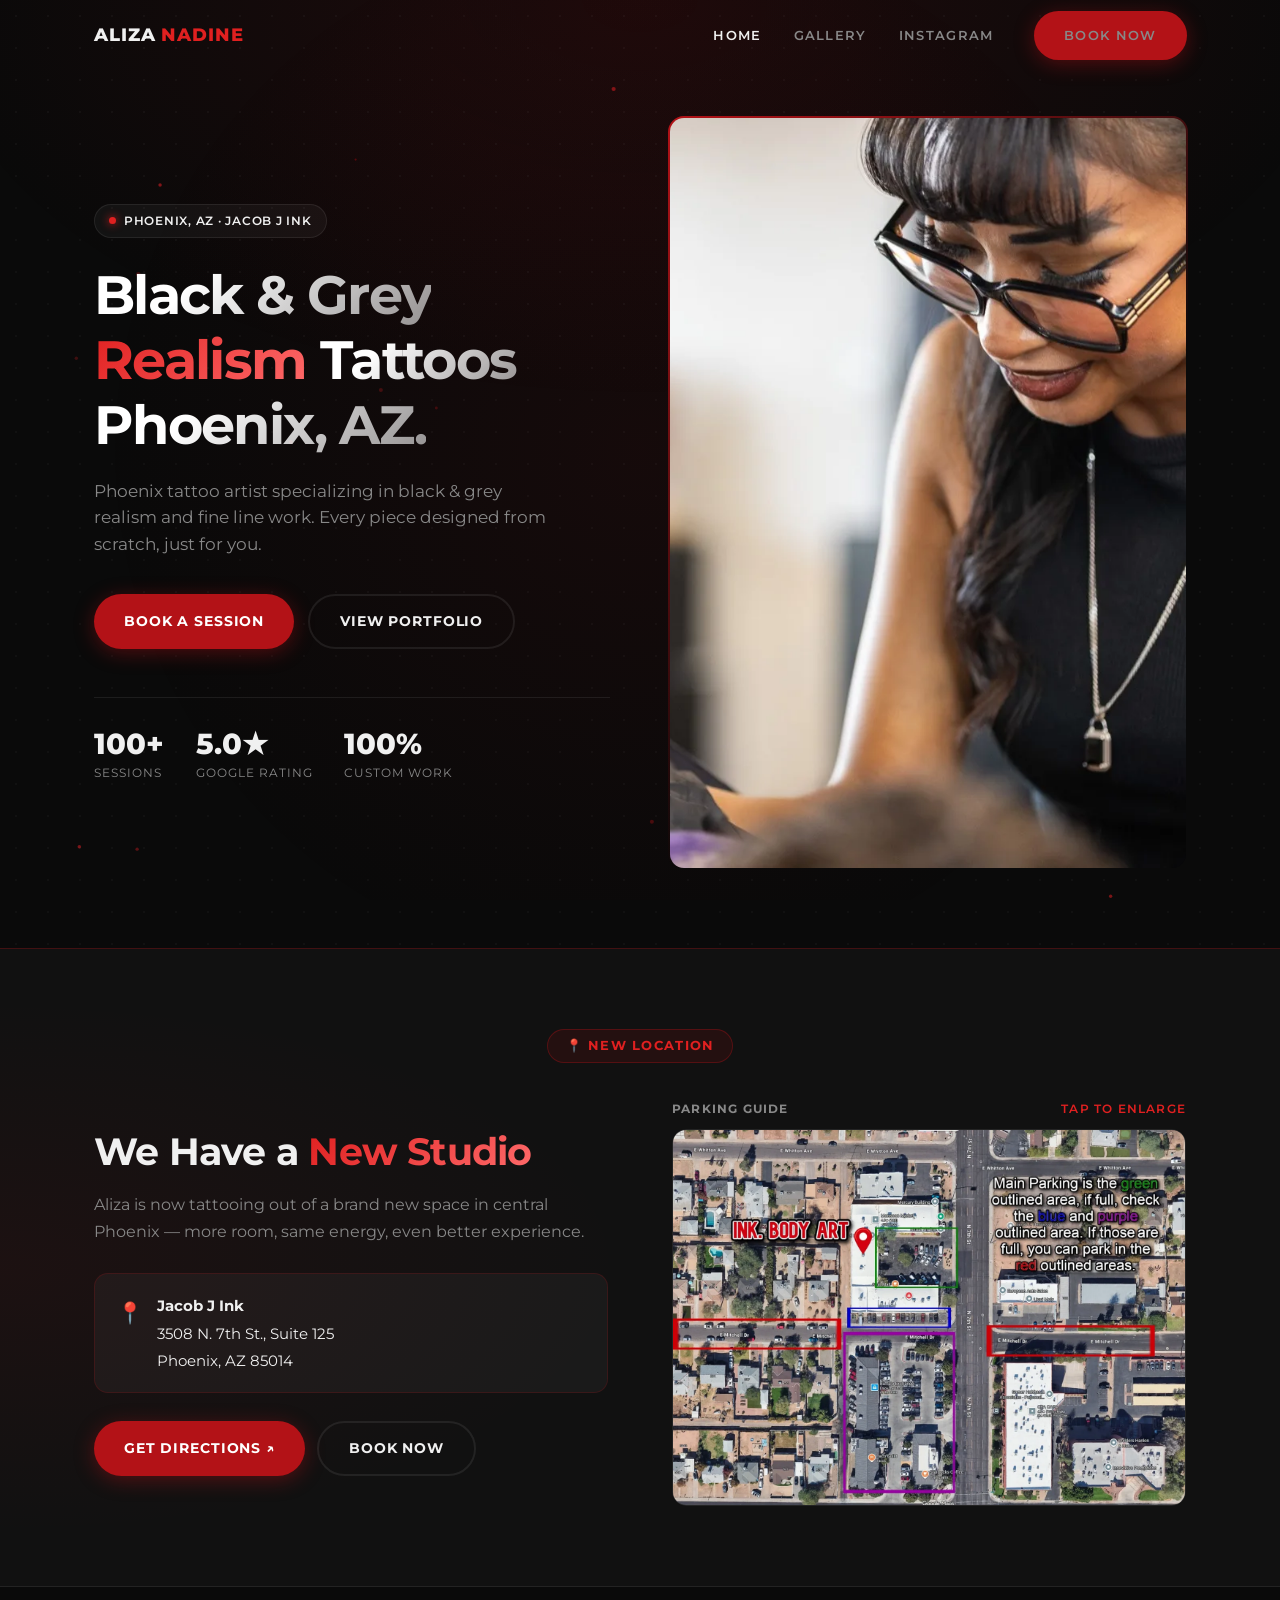
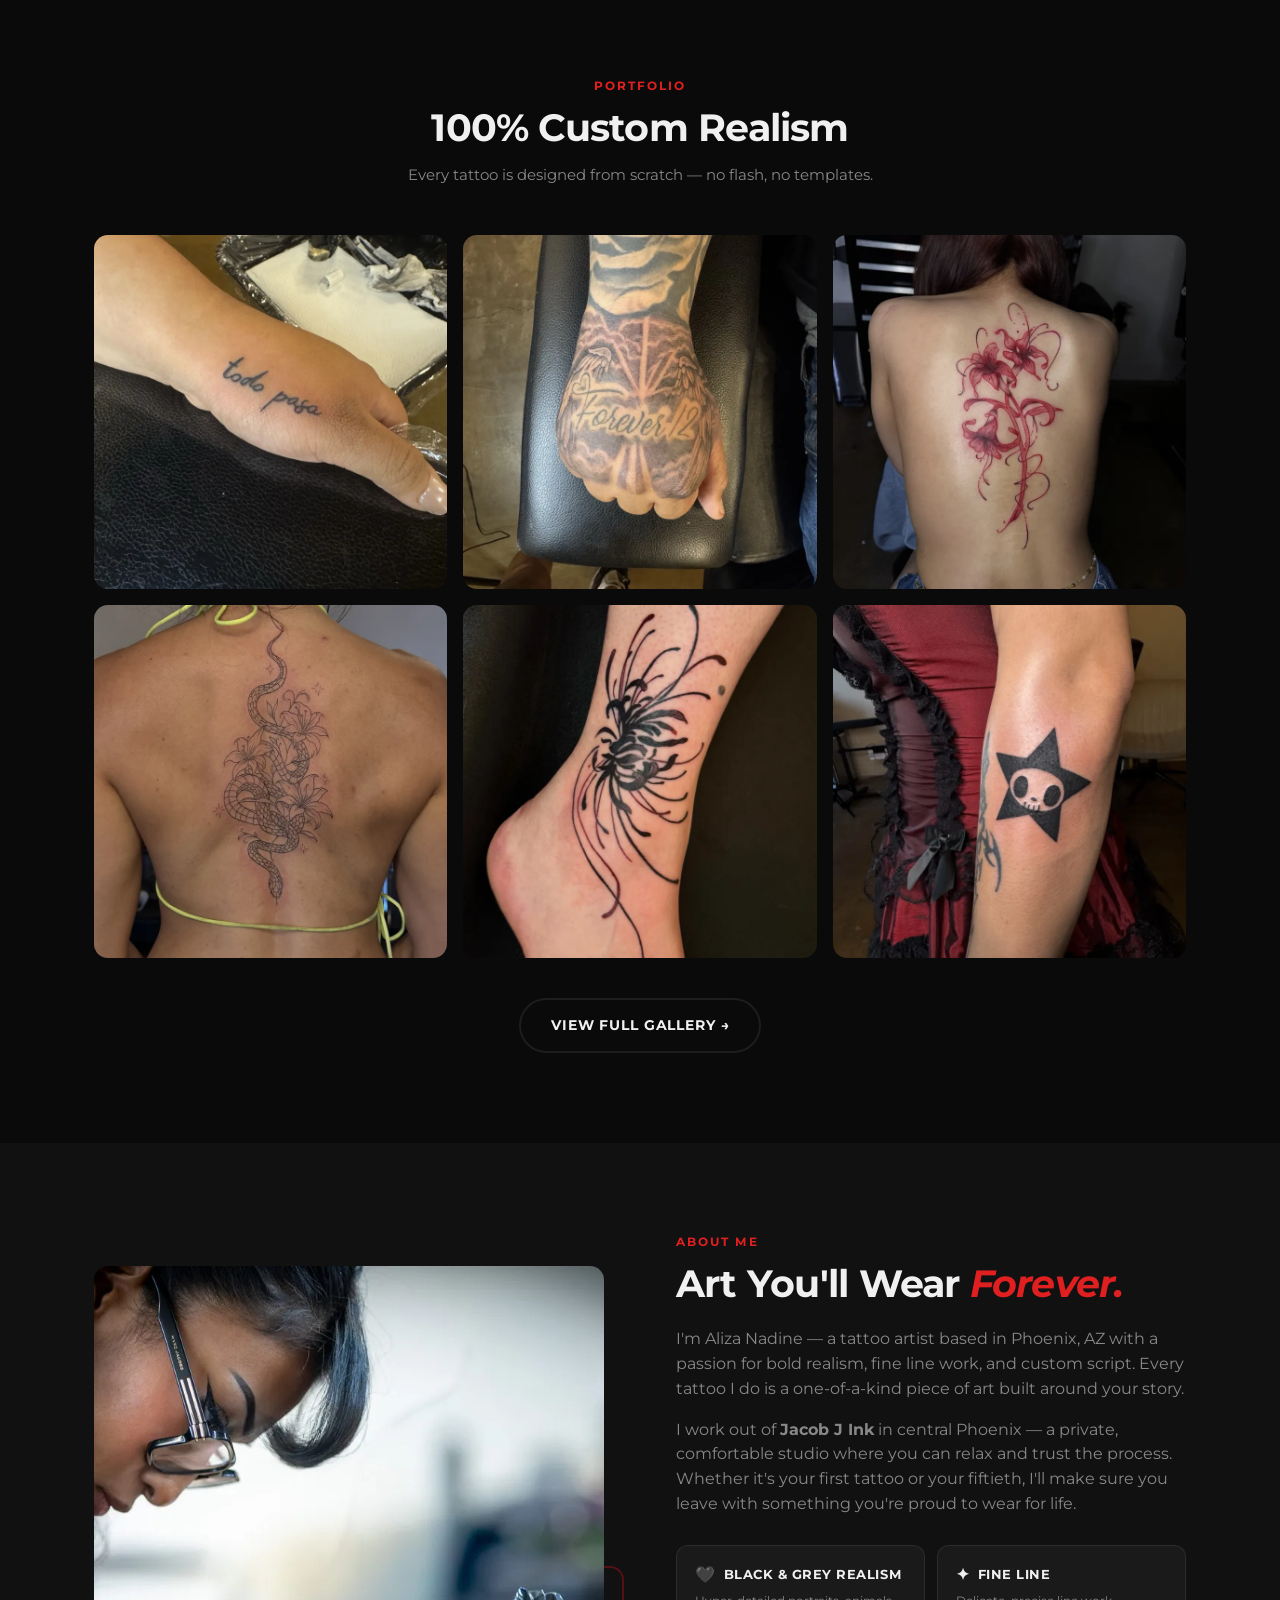
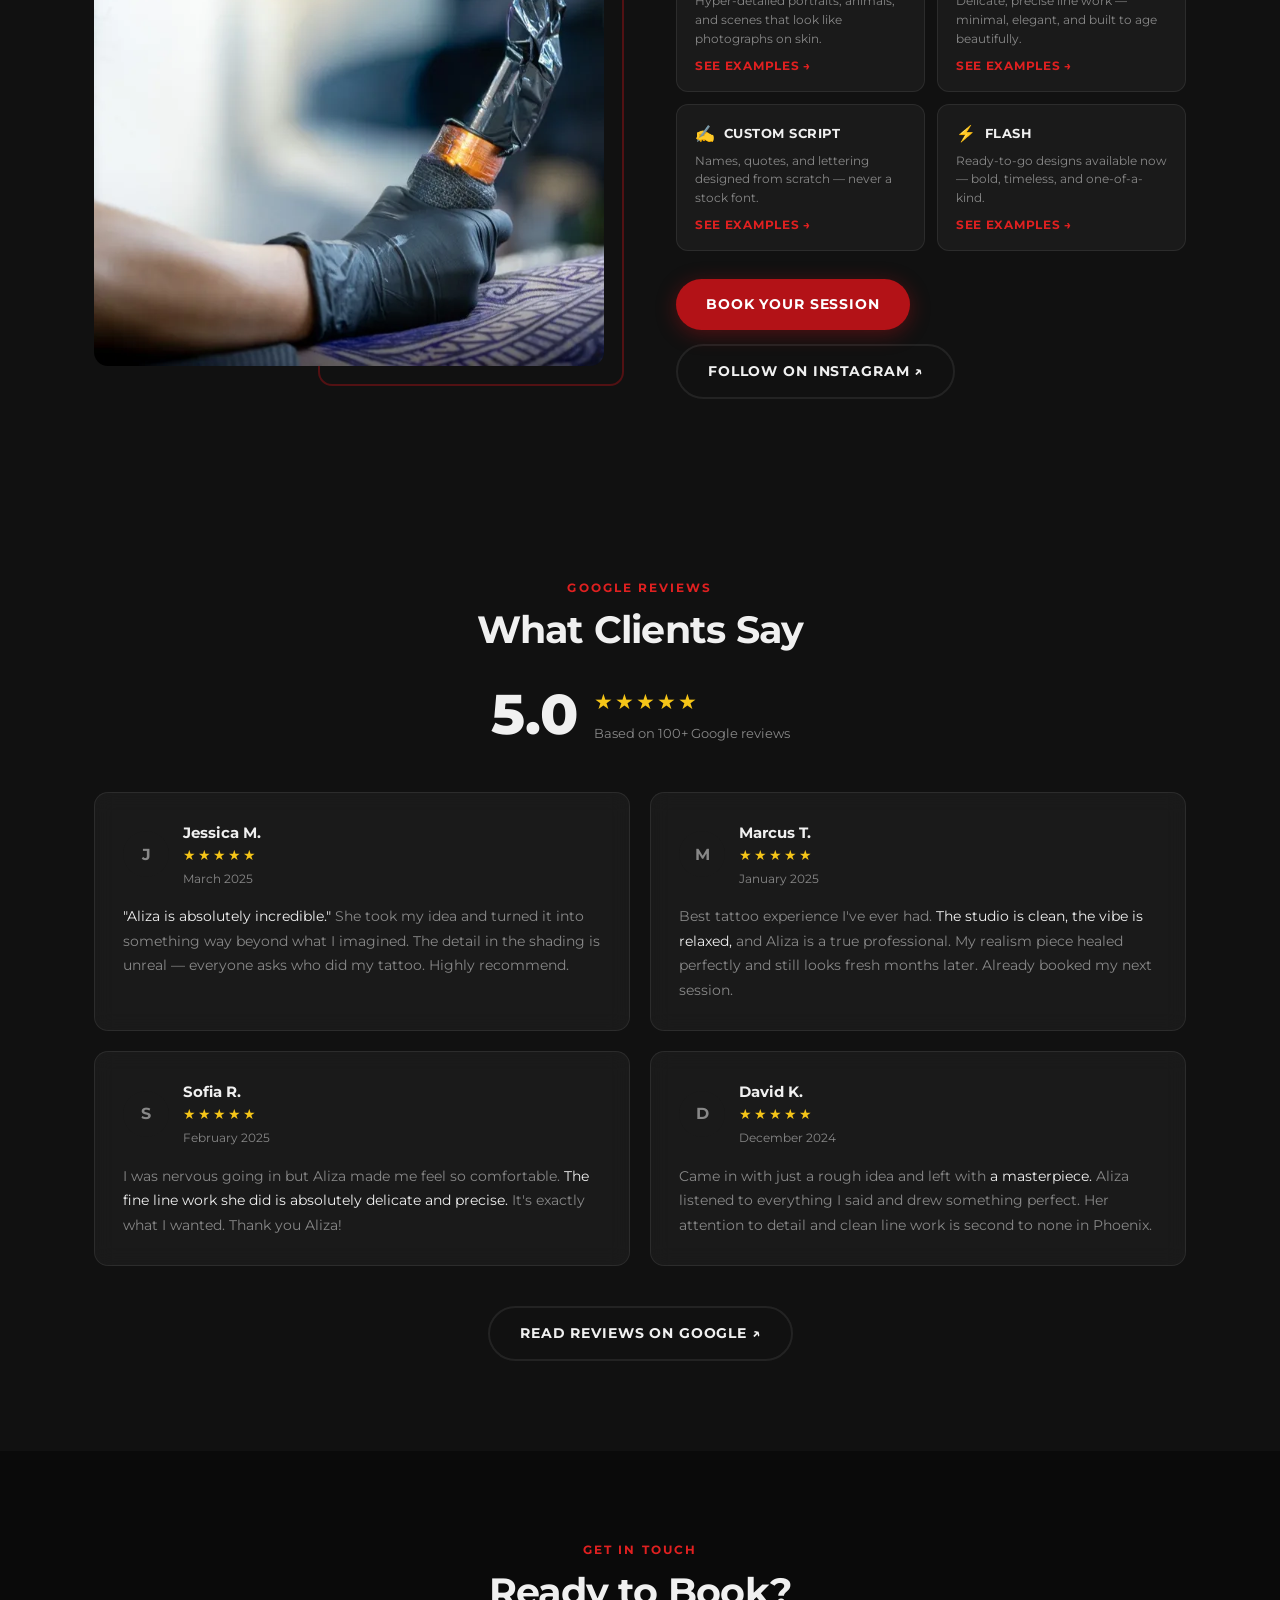
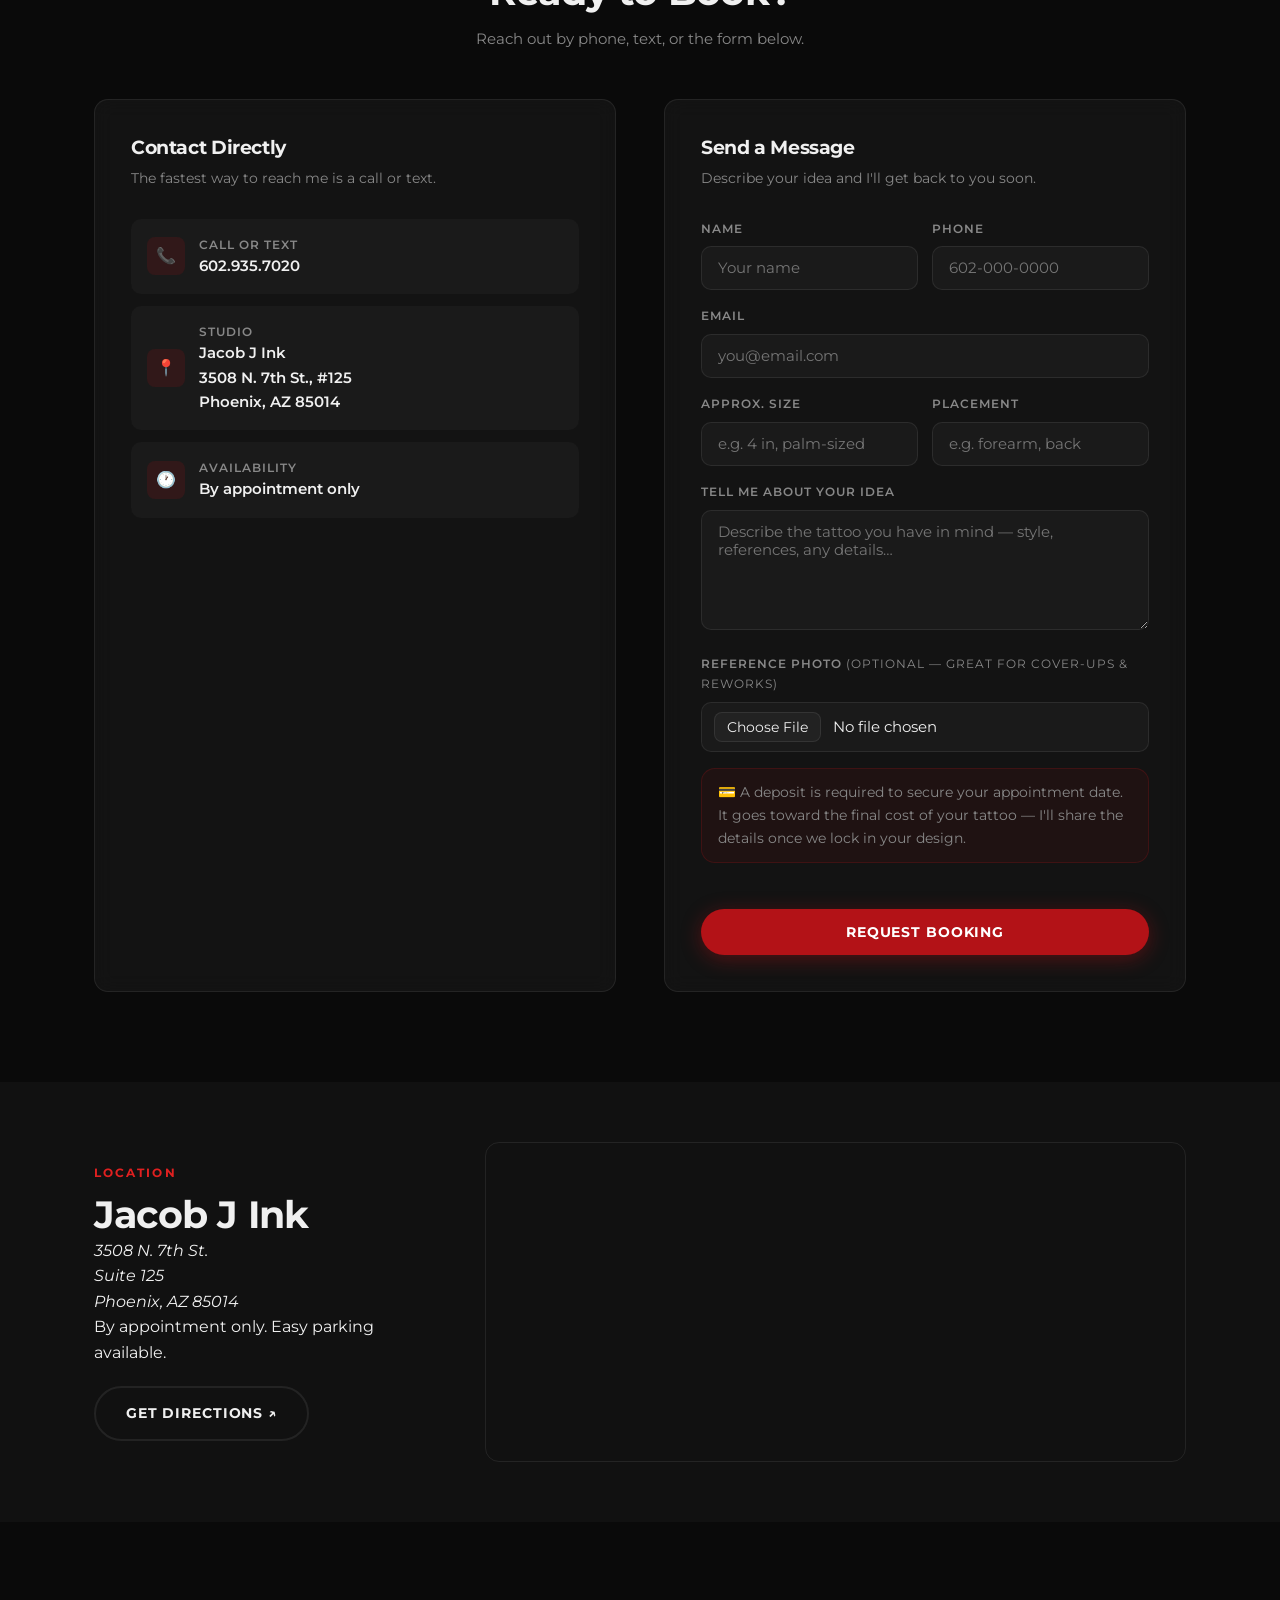
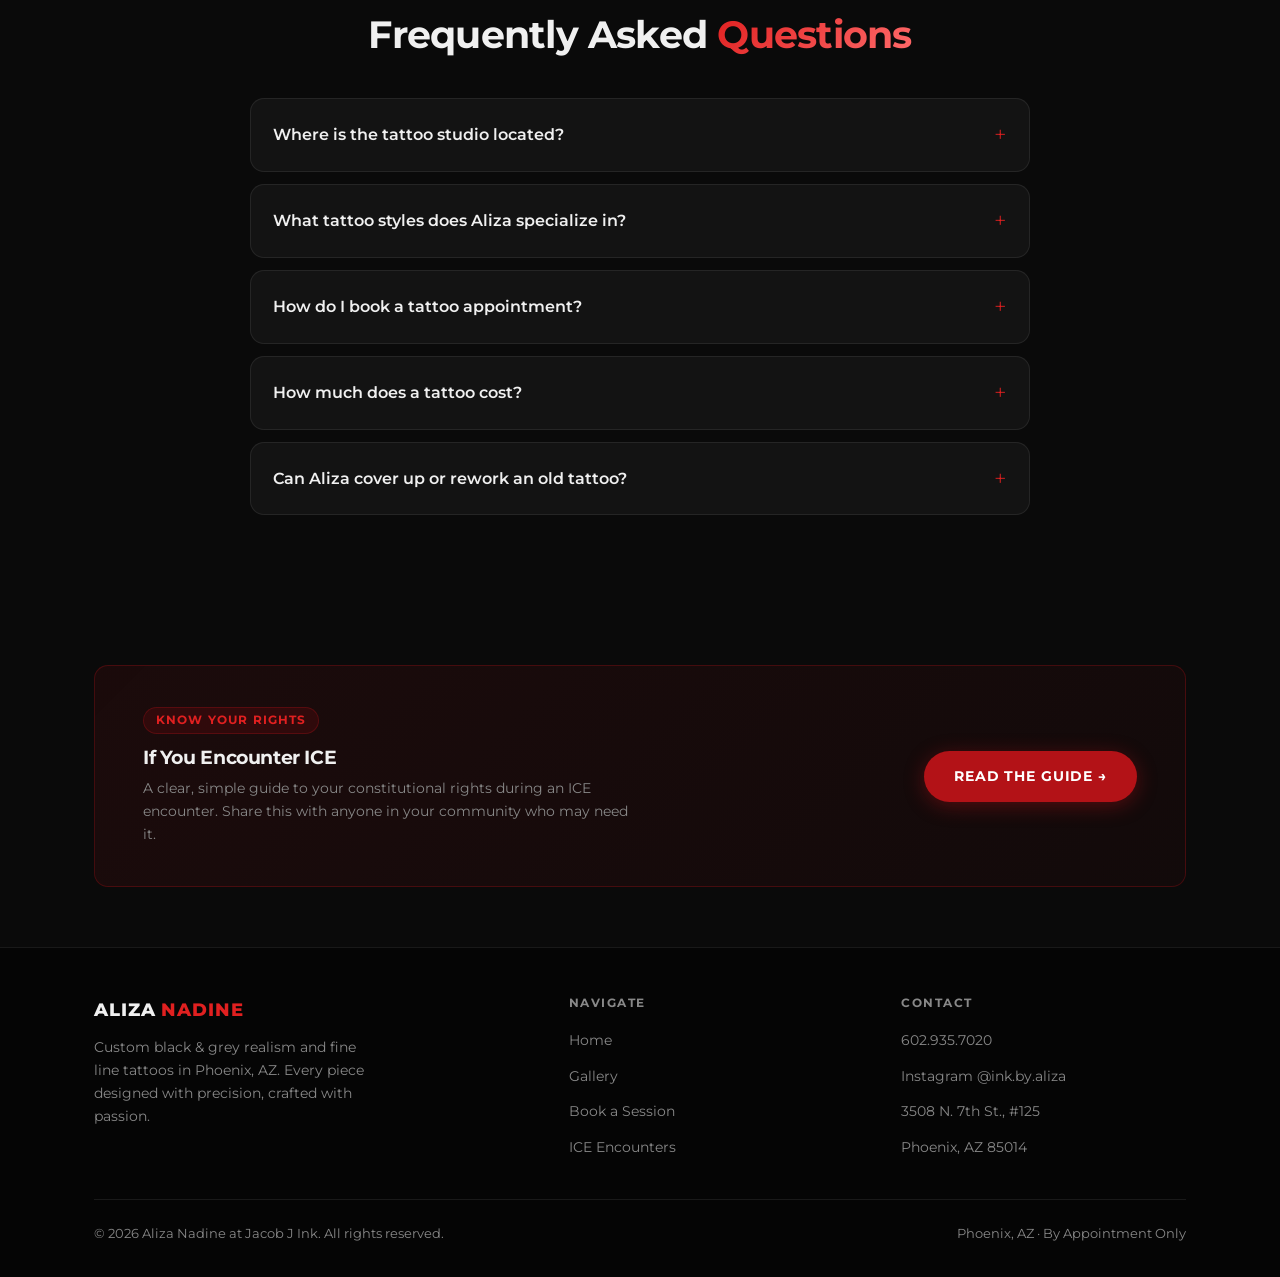
==== commit 81aaacd0: "Move generated WebP files out of photo folders into images/optimized/ The category folders under ima" ====
--- a/index.html
+++ b/index.html
@@ -281,43 +281,43 @@
 
         <!-- work-grid-start -->
         <div class="work-grid">
-          <div class="work-card fade-in" data-src="images/gallery/script/script-todo-pasa-hand-phoenix-az.webp" data-alt="Todo Pasa tattoo — Script by Aliza Nadine Phoenix AZ">
-            <img src="images/gallery/script/script-todo-pasa-hand-phoenix-az.webp" srcset="images/gallery/script/script-todo-pasa-hand-phoenix-az-sm.webp 760w, images/gallery/script/script-todo-pasa-hand-phoenix-az.webp 1400w" sizes="(max-width: 600px) 92vw, (max-width: 1000px) 46vw, 30vw" alt="Todo Pasa tattoo — Script by Aliza Nadine Phoenix AZ" loading="lazy" />
+          <div class="work-card fade-in" data-src="images/optimized/script/script-todo-pasa-hand-phoenix-az.webp" data-alt="Todo Pasa tattoo — Script by Aliza Nadine Phoenix AZ">
+            <img src="images/optimized/script/script-todo-pasa-hand-phoenix-az.webp" srcset="images/optimized/script/script-todo-pasa-hand-phoenix-az-sm.webp 760w, images/optimized/script/script-todo-pasa-hand-phoenix-az.webp 1400w" sizes="(max-width: 600px) 92vw, (max-width: 1000px) 46vw, 30vw" alt="Todo Pasa tattoo — Script by Aliza Nadine Phoenix AZ" loading="lazy" />
             <div class="work-overlay">
               <h3>Todo Pasa</h3>
               <p>Script</p>
             </div>
           </div>
-          <div class="work-card fade-in" data-src="images/gallery/realism/realism-forever-12-clouds-cross-hand-phoenix-az.webp" data-alt="Forever 12 Clouds Cross tattoo — Black & Grey by Aliza Nadine Phoenix AZ">
-            <img src="images/gallery/realism/realism-forever-12-clouds-cross-hand-phoenix-az.webp" srcset="images/gallery/realism/realism-forever-12-clouds-cross-hand-phoenix-az-sm.webp 760w, images/gallery/realism/realism-forever-12-clouds-cross-hand-phoenix-az.webp 1400w" sizes="(max-width: 600px) 92vw, (max-width: 1000px) 46vw, 30vw" alt="Forever 12 Clouds Cross tattoo — Black & Grey by Aliza Nadine Phoenix AZ" loading="lazy" />
+          <div class="work-card fade-in" data-src="images/optimized/realism/realism-forever-12-clouds-cross-hand-phoenix-az.webp" data-alt="Forever 12 Clouds Cross tattoo — Black & Grey by Aliza Nadine Phoenix AZ">
+            <img src="images/optimized/realism/realism-forever-12-clouds-cross-hand-phoenix-az.webp" srcset="images/optimized/realism/realism-forever-12-clouds-cross-hand-phoenix-az-sm.webp 760w, images/optimized/realism/realism-forever-12-clouds-cross-hand-phoenix-az.webp 1400w" sizes="(max-width: 600px) 92vw, (max-width: 1000px) 46vw, 30vw" alt="Forever 12 Clouds Cross tattoo — Black & Grey by Aliza Nadine Phoenix AZ" loading="lazy" />
             <div class="work-overlay">
               <h3>Forever 12 Clouds Cross</h3>
               <p>Black & Grey</p>
             </div>
           </div>
-          <div class="work-card fade-in" data-src="images/gallery/linework/linework-red-ink-lilies-back-phoenix-az.webp" data-alt="Red Ink Lilies tattoo — Fine Line by Aliza Nadine Phoenix AZ">
-            <img src="images/gallery/linework/linework-red-ink-lilies-back-phoenix-az.webp" srcset="images/gallery/linework/linework-red-ink-lilies-back-phoenix-az-sm.webp 760w, images/gallery/linework/linework-red-ink-lilies-back-phoenix-az.webp 1400w" sizes="(max-width: 600px) 92vw, (max-width: 1000px) 46vw, 30vw" alt="Red Ink Lilies tattoo — Fine Line by Aliza Nadine Phoenix AZ" loading="lazy" />
+          <div class="work-card fade-in" data-src="images/optimized/linework/linework-red-ink-lilies-back-phoenix-az.webp" data-alt="Red Ink Lilies tattoo — Fine Line by Aliza Nadine Phoenix AZ">
+            <img src="images/optimized/linework/linework-red-ink-lilies-back-phoenix-az.webp" srcset="images/optimized/linework/linework-red-ink-lilies-back-phoenix-az-sm.webp 760w, images/optimized/linework/linework-red-ink-lilies-back-phoenix-az.webp 1400w" sizes="(max-width: 600px) 92vw, (max-width: 1000px) 46vw, 30vw" alt="Red Ink Lilies tattoo — Fine Line by Aliza Nadine Phoenix AZ" loading="lazy" />
             <div class="work-overlay">
               <h3>Red Ink Lilies</h3>
               <p>Fine Line</p>
             </div>
           </div>
-          <div class="work-card fade-in" data-src="images/gallery/linework/linework-snake-floral-lily-back-phoenix-az.webp" data-alt="Snake Floral Lily tattoo — Fine Line by Aliza Nadine Phoenix AZ">
-            <img src="images/gallery/linework/linework-snake-floral-lily-back-phoenix-az.webp" srcset="images/gallery/linework/linework-snake-floral-lily-back-phoenix-az-sm.webp 760w, images/gallery/linework/linework-snake-floral-lily-back-phoenix-az.webp 1400w" sizes="(max-width: 600px) 92vw, (max-width: 1000px) 46vw, 30vw" alt="Snake Floral Lily tattoo — Fine Line by Aliza Nadine Phoenix AZ" loading="lazy" />
+          <div class="work-card fade-in" data-src="images/optimized/linework/linework-snake-floral-lily-back-phoenix-az.webp" data-alt="Snake Floral Lily tattoo — Fine Line by Aliza Nadine Phoenix AZ">
+            <img src="images/optimized/linework/linework-snake-floral-lily-back-phoenix-az.webp" srcset="images/optimized/linework/linework-snake-floral-lily-back-phoenix-az-sm.webp 760w, images/optimized/linework/linework-snake-floral-lily-back-phoenix-az.webp 1400w" sizes="(max-width: 600px) 92vw, (max-width: 1000px) 46vw, 30vw" alt="Snake Floral Lily tattoo — Fine Line by Aliza Nadine Phoenix AZ" loading="lazy" />
             <div class="work-overlay">
               <h3>Snake Floral Lily</h3>
               <p>Fine Line</p>
             </div>
           </div>
-          <div class="work-card fade-in" data-src="images/gallery/linework/linework-chrysanthemum-red-ink-ankle-phoenix-az.webp" data-alt="Chrysanthemum Red Ink tattoo — Fine Line by Aliza Nadine Phoenix AZ">
-            <img src="images/gallery/linework/linework-chrysanthemum-red-ink-ankle-phoenix-az.webp" srcset="images/gallery/linework/linework-chrysanthemum-red-ink-ankle-phoenix-az-sm.webp 760w, images/gallery/linework/linework-chrysanthemum-red-ink-ankle-phoenix-az.webp 1400w" sizes="(max-width: 600px) 92vw, (max-width: 1000px) 46vw, 30vw" alt="Chrysanthemum Red Ink tattoo — Fine Line by Aliza Nadine Phoenix AZ" loading="lazy" />
+          <div class="work-card fade-in" data-src="images/optimized/linework/linework-chrysanthemum-red-ink-ankle-phoenix-az.webp" data-alt="Chrysanthemum Red Ink tattoo — Fine Line by Aliza Nadine Phoenix AZ">
+            <img src="images/optimized/linework/linework-chrysanthemum-red-ink-ankle-phoenix-az.webp" srcset="images/optimized/linework/linework-chrysanthemum-red-ink-ankle-phoenix-az-sm.webp 760w, images/optimized/linework/linework-chrysanthemum-red-ink-ankle-phoenix-az.webp 1400w" sizes="(max-width: 600px) 92vw, (max-width: 1000px) 46vw, 30vw" alt="Chrysanthemum Red Ink tattoo — Fine Line by Aliza Nadine Phoenix AZ" loading="lazy" />
             <div class="work-overlay">
               <h3>Chrysanthemum Red Ink</h3>
               <p>Fine Line</p>
             </div>
           </div>
-          <div class="work-card fade-in" data-src="images/gallery/blackwork/blackwork-skull-star-forearm-phoenix-az.webp" data-alt="Skull Star tattoo — Black Work by Aliza Nadine Phoenix AZ">
-            <img src="images/gallery/blackwork/blackwork-skull-star-forearm-phoenix-az.webp" srcset="images/gallery/blackwork/blackwork-skull-star-forearm-phoenix-az-sm.webp 760w, images/gallery/blackwork/blackwork-skull-star-forearm-phoenix-az.webp 1400w" sizes="(max-width: 600px) 92vw, (max-width: 1000px) 46vw, 30vw" alt="Skull Star tattoo — Black Work by Aliza Nadine Phoenix AZ" loading="lazy" />
+          <div class="work-card fade-in" data-src="images/optimized/blackwork/blackwork-skull-star-forearm-phoenix-az.webp" data-alt="Skull Star tattoo — Black Work by Aliza Nadine Phoenix AZ">
+            <img src="images/optimized/blackwork/blackwork-skull-star-forearm-phoenix-az.webp" srcset="images/optimized/blackwork/blackwork-skull-star-forearm-phoenix-az-sm.webp 760w, images/optimized/blackwork/blackwork-skull-star-forearm-phoenix-az.webp 1400w" sizes="(max-width: 600px) 92vw, (max-width: 1000px) 46vw, 30vw" alt="Skull Star tattoo — Black Work by Aliza Nadine Phoenix AZ" loading="lazy" />
             <div class="work-overlay">
               <h3>Skull Star</h3>
               <p>Black Work</p>
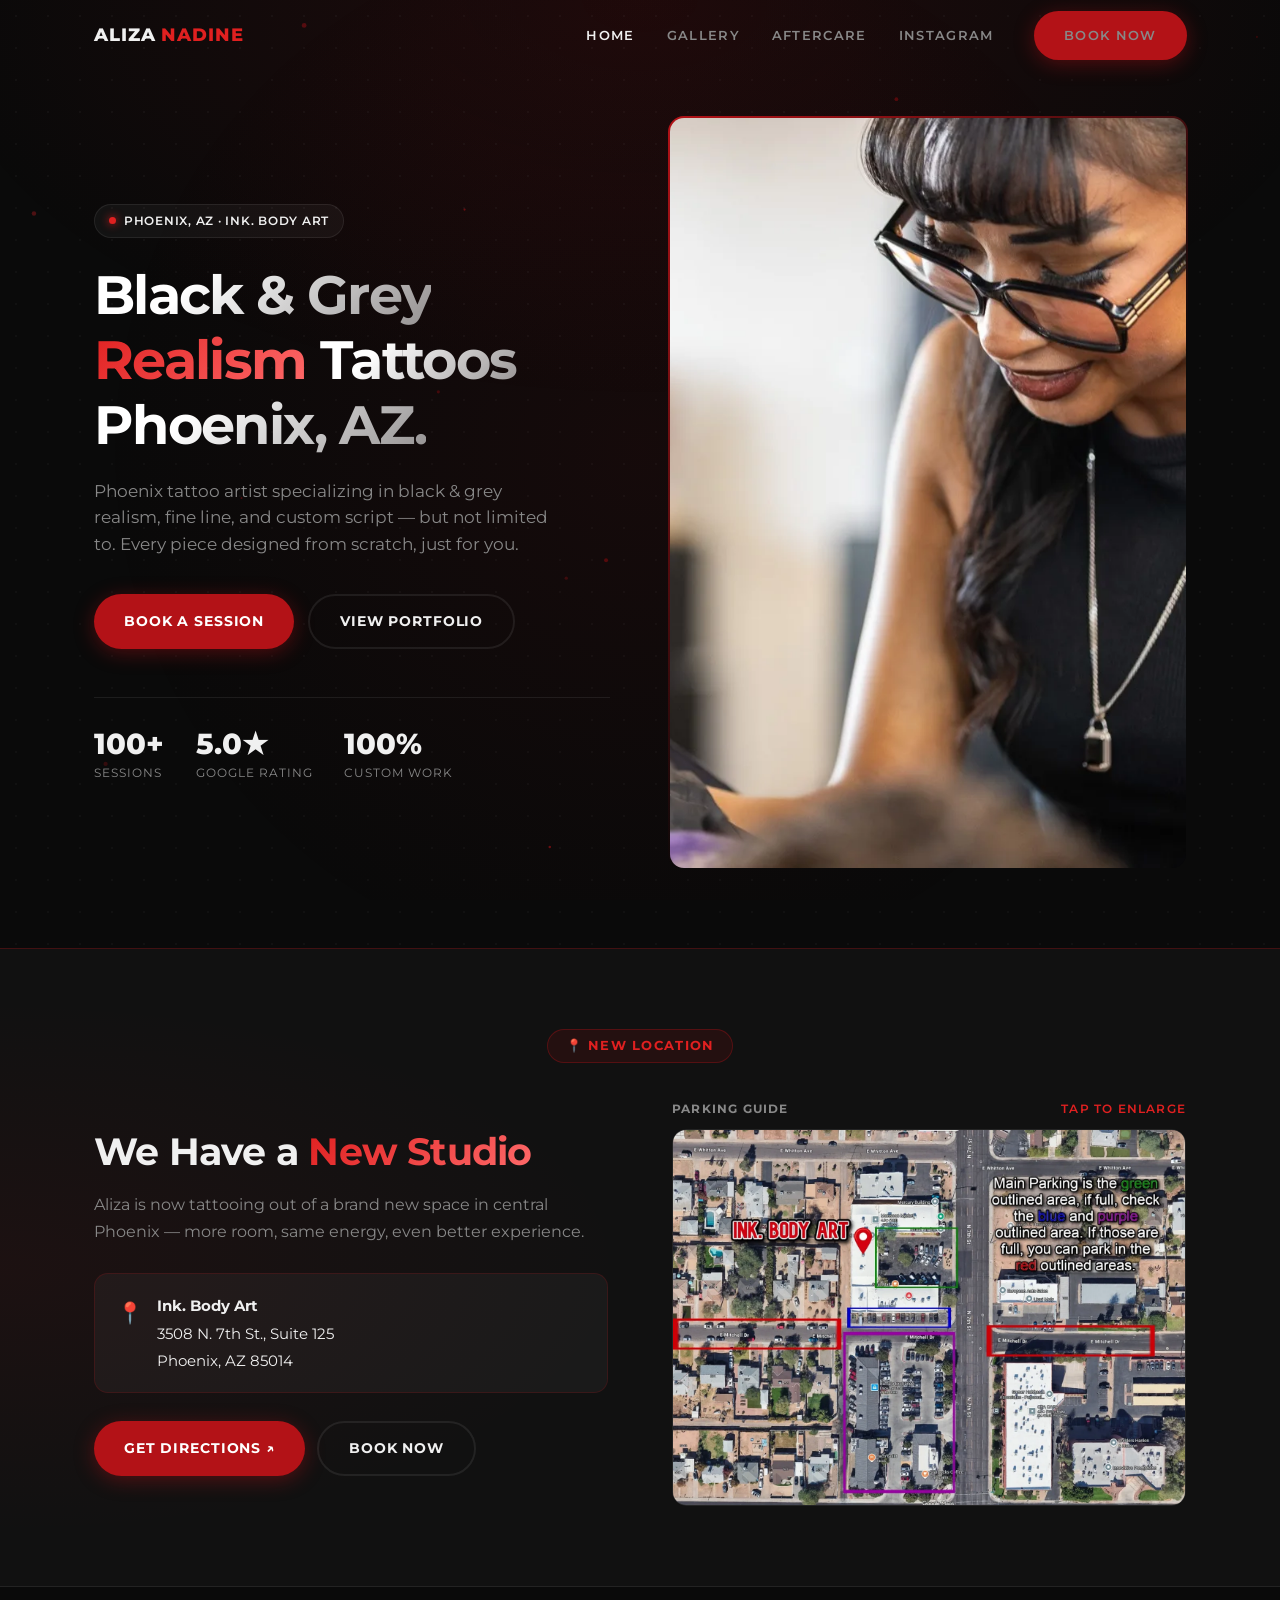
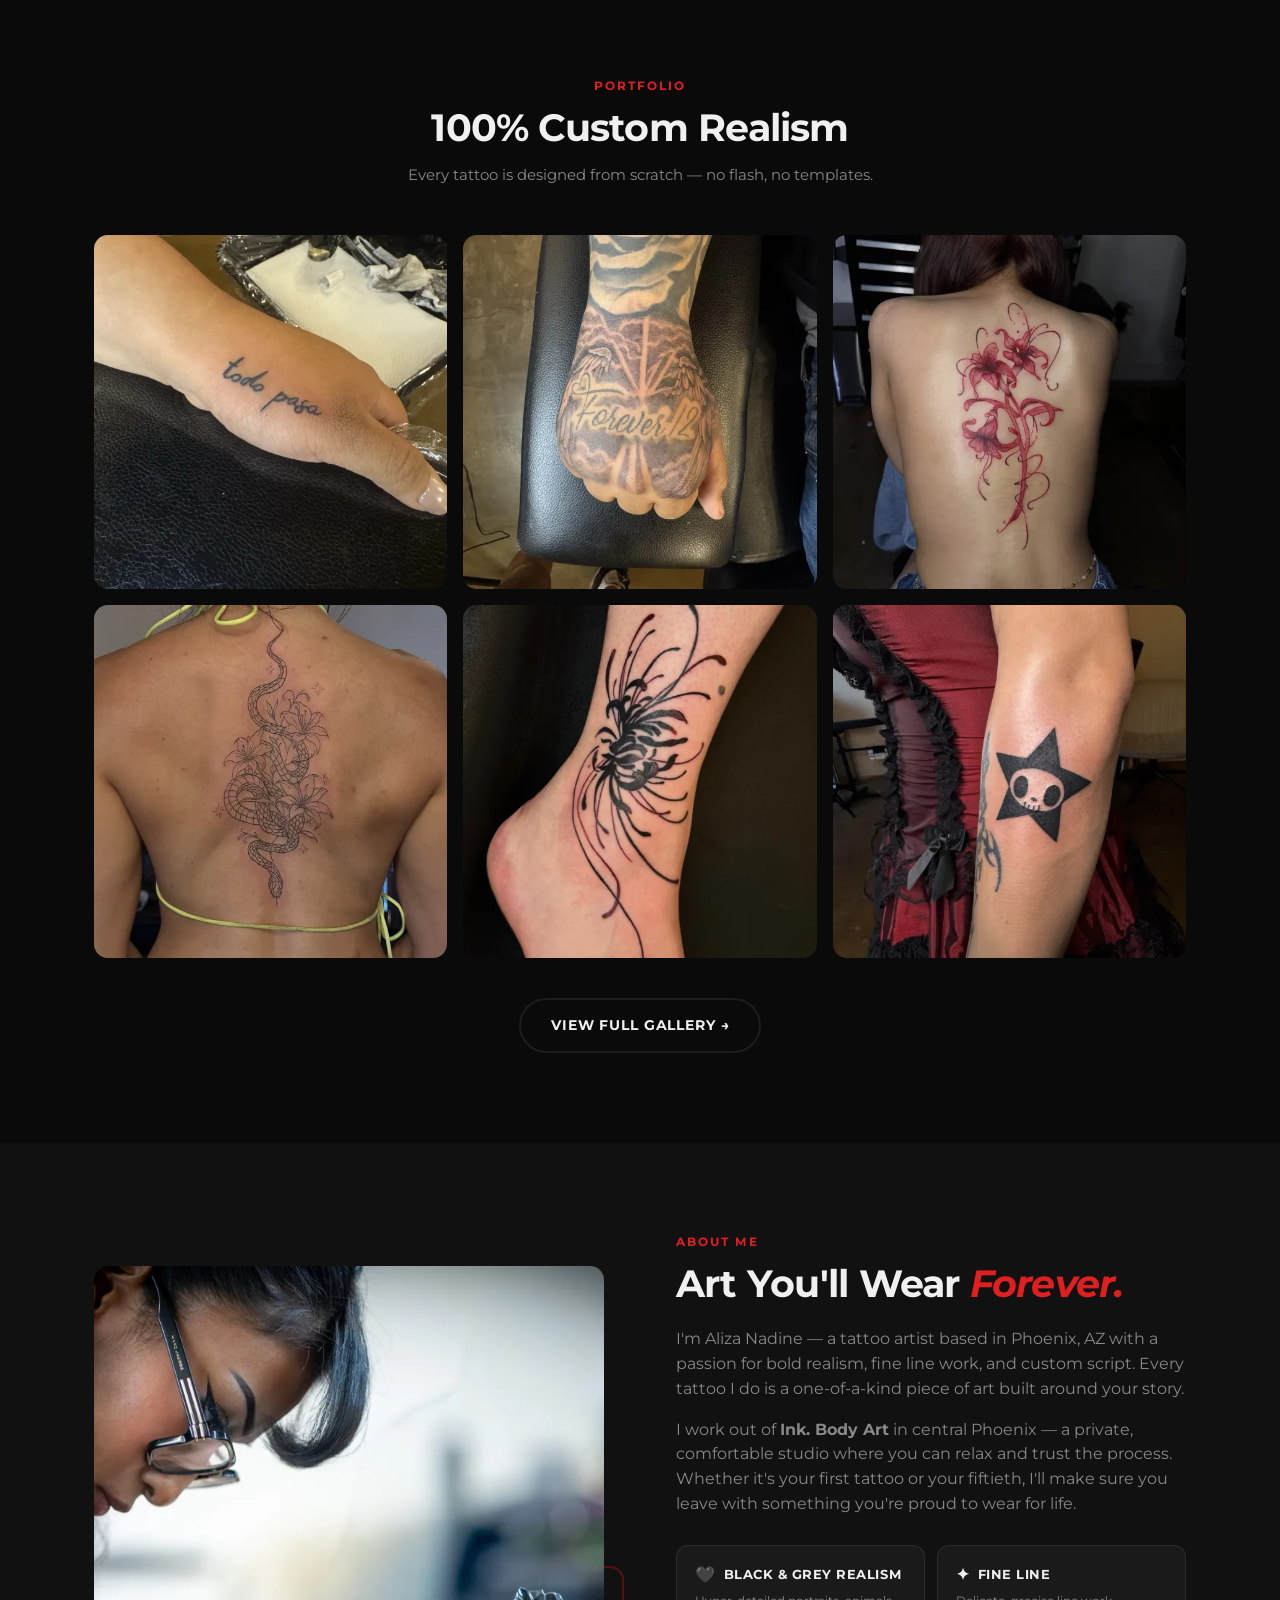
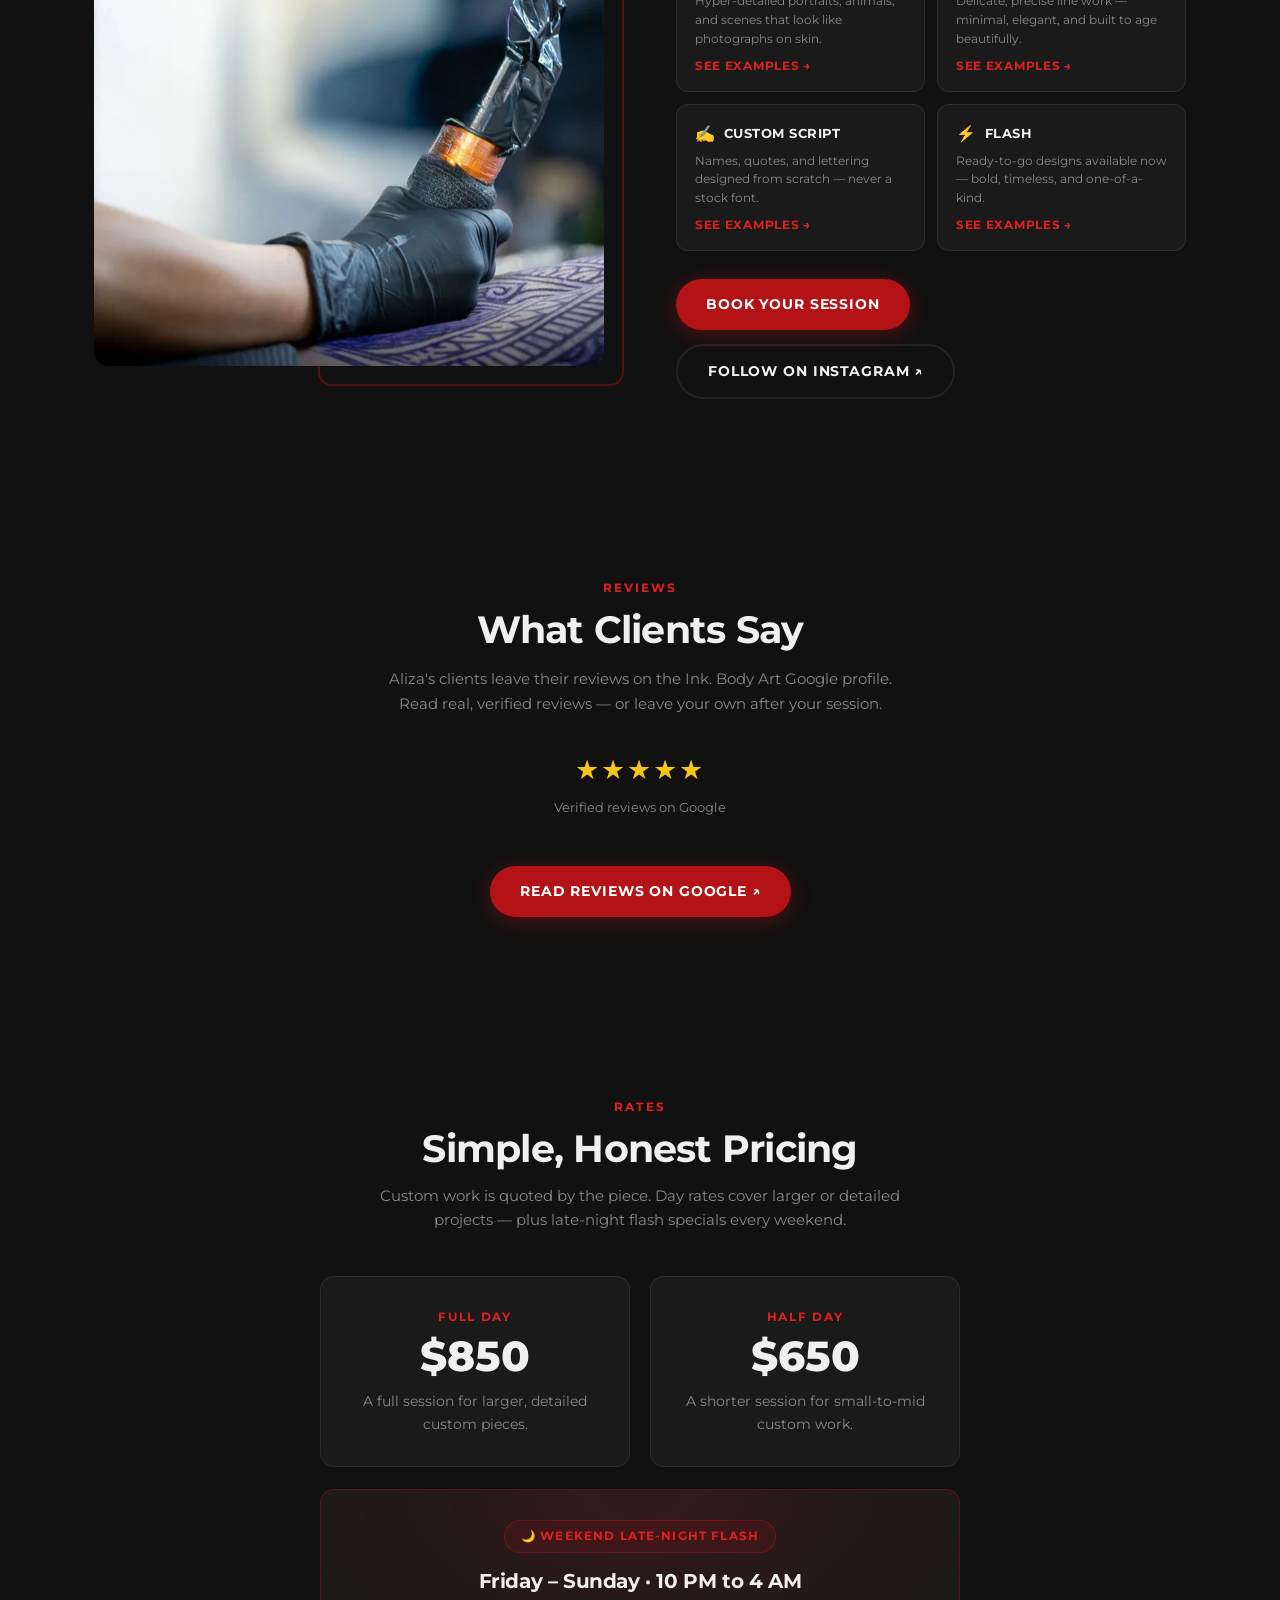
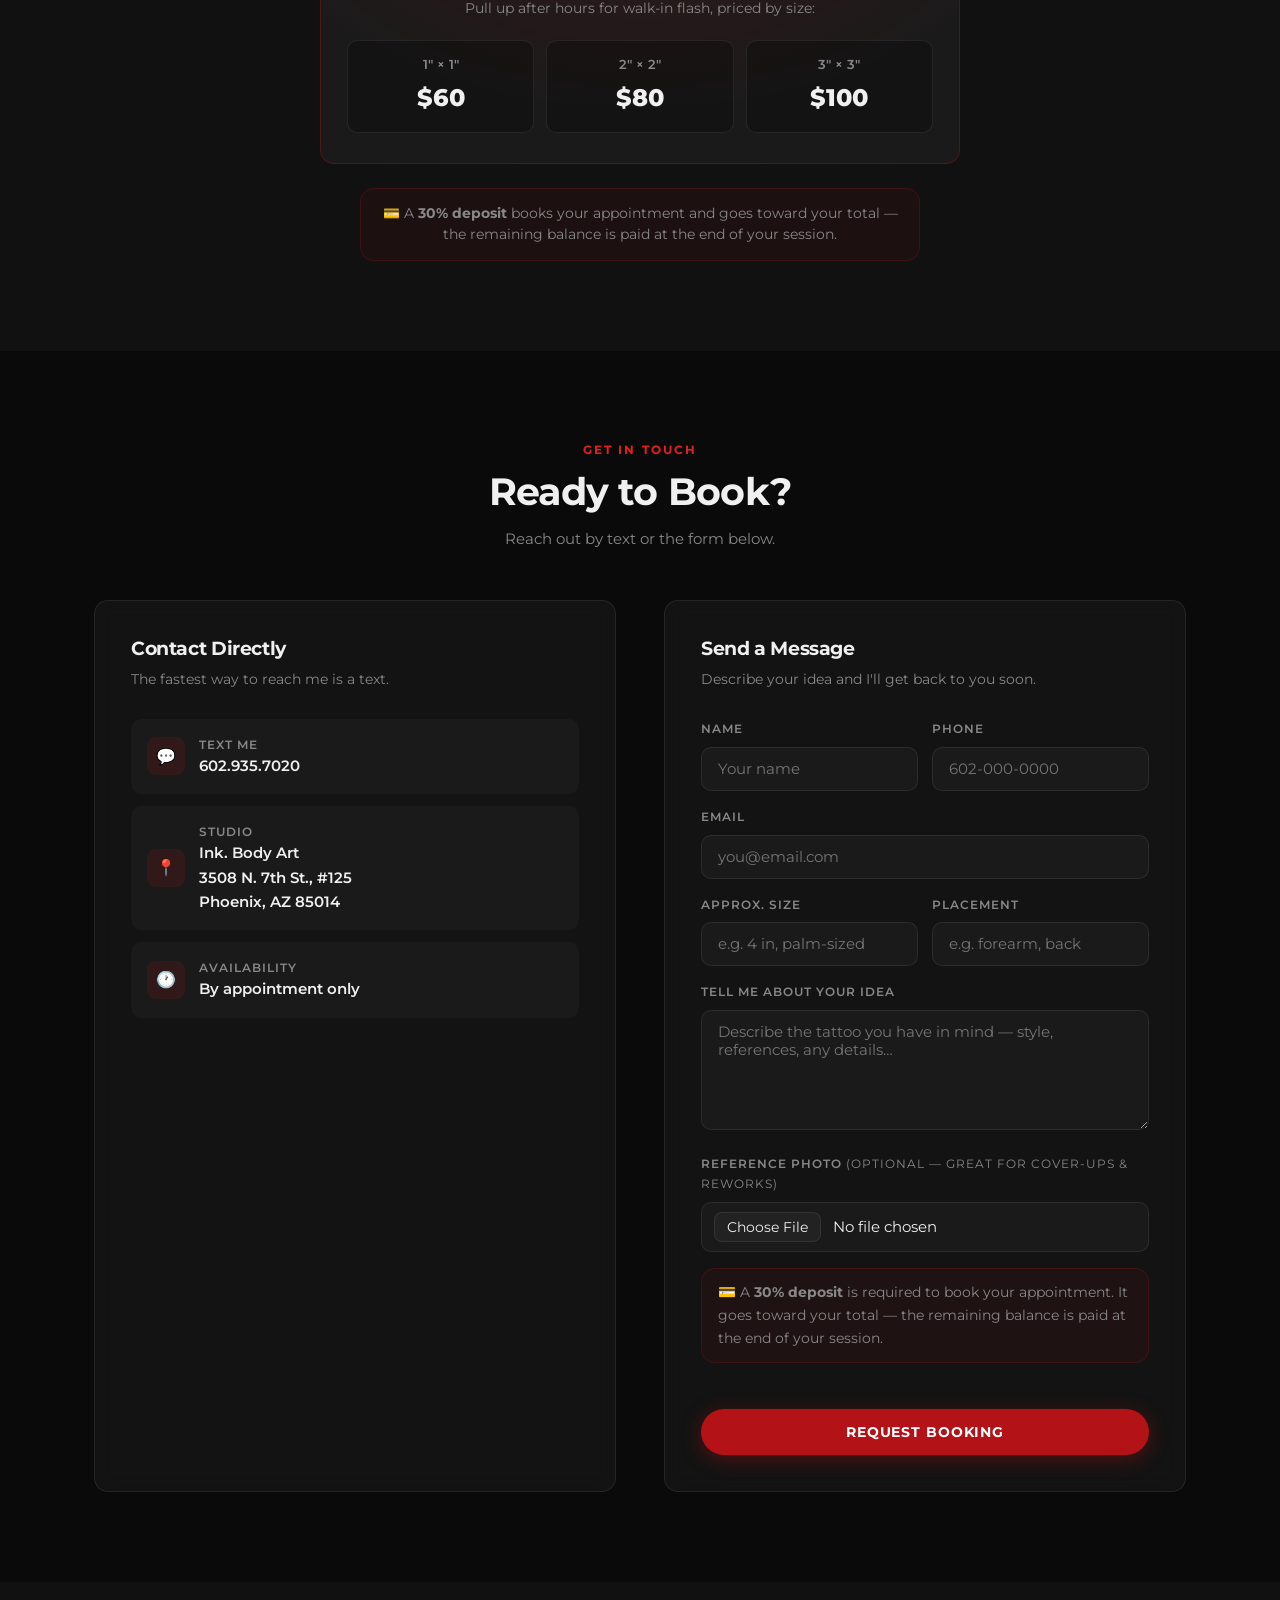
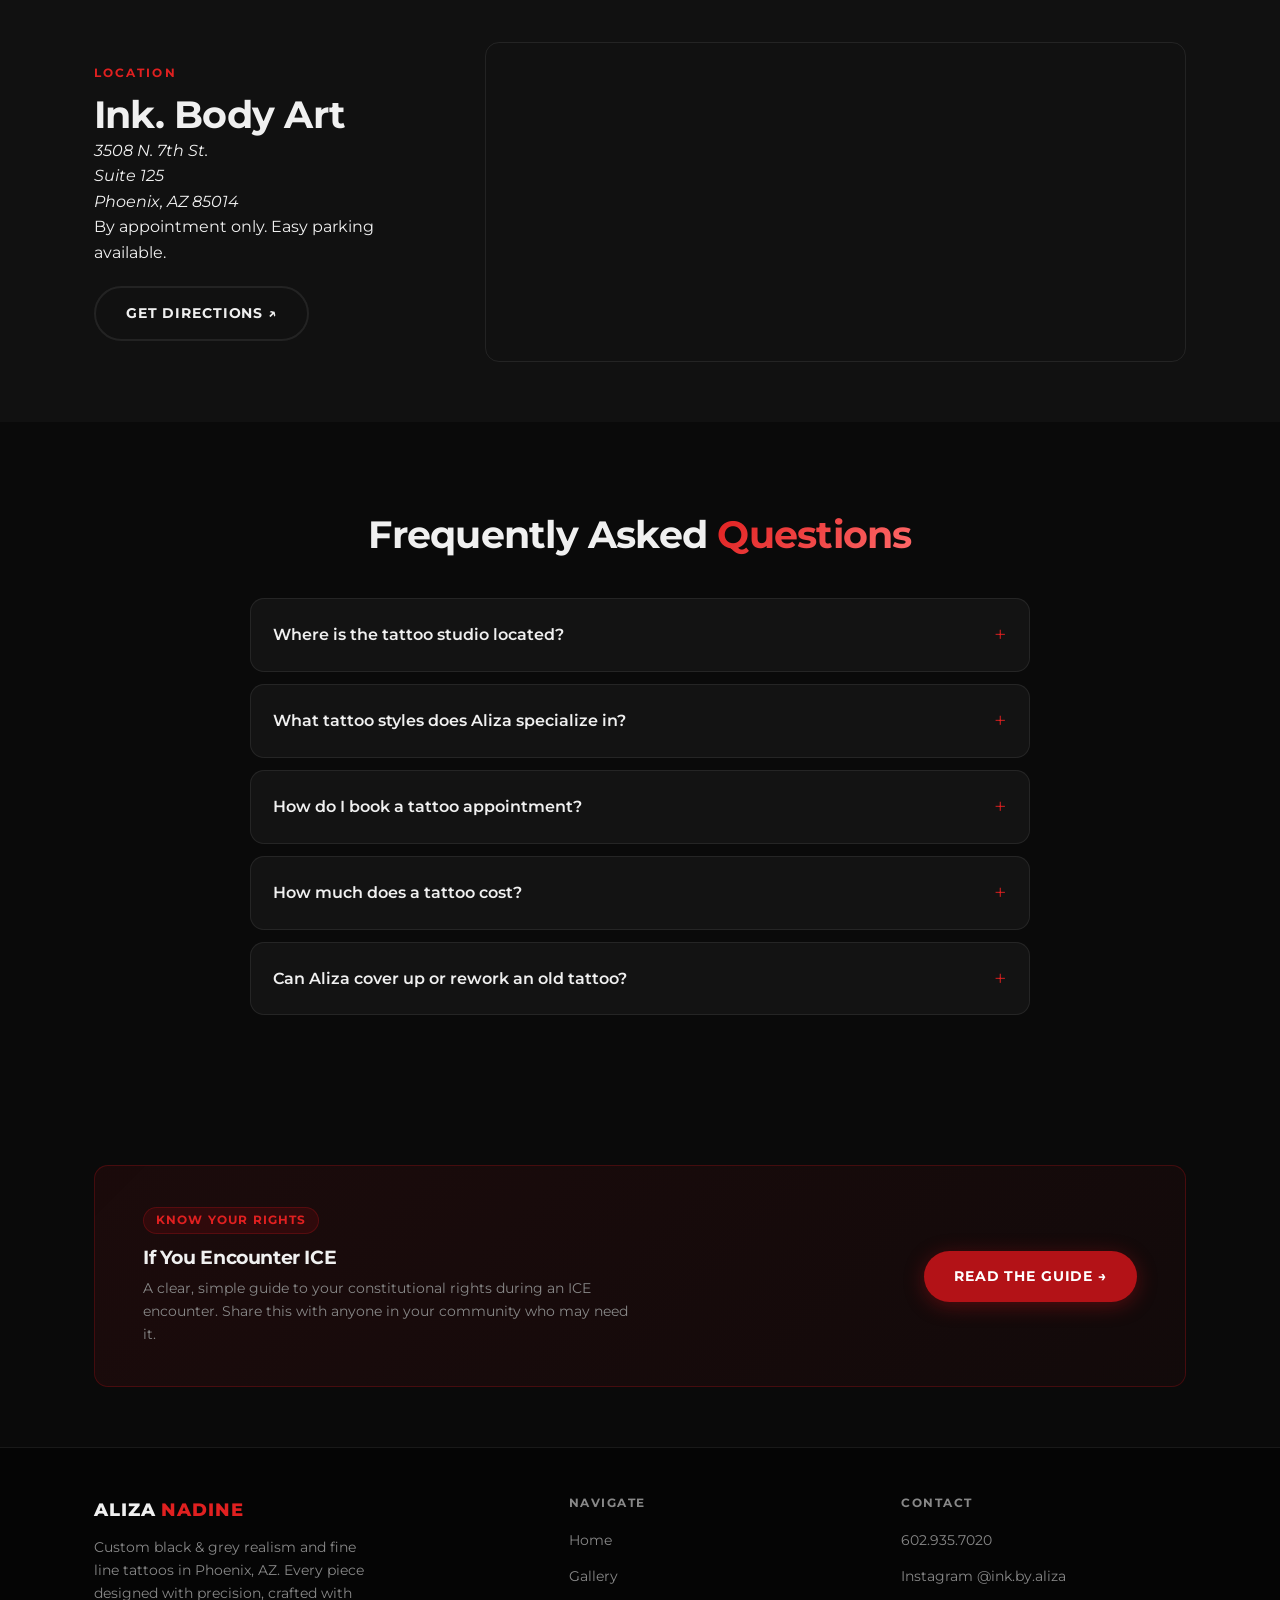
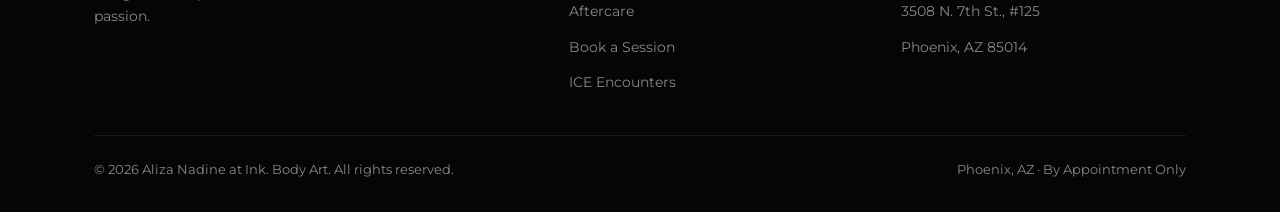
==== commit 37774342: "Client updates: rename shop, add script, fix sideways photos, rates, text-only contact, aftercare pa" ====
--- a/index.html
+++ b/index.html
@@ -6,7 +6,7 @@
 
   <!-- Primary SEO -->
   <title>Aliza Nadine | Black &amp; Grey Realism Tattoo Artist in Phoenix, AZ</title>
-  <meta name="description" content="Aliza Nadine is a Phoenix-based tattoo artist specializing in custom black &amp; grey realism and fine line tattoos. Book your session at 3508 N. 7th St., Phoenix, AZ." />
+  <meta name="description" content="Aliza Nadine is a Phoenix-based tattoo artist specializing in custom black &amp; grey realism, fine line, and script tattoos — and more. Book your session at 3508 N. 7th St., Phoenix, AZ." />
   <meta name="keywords" content="tattoo artist Phoenix AZ, black grey realism tattoo, fine line tattoo Phoenix, custom tattoo Phoenix, Aliza Nadine tattoos" />
   <link rel="canonical" href="https://alizanadine.com/" />
 
@@ -14,13 +14,13 @@
   <meta property="og:type"        content="website" />
   <meta property="og:url"         content="https://alizanadine.com/" />
   <meta property="og:title"       content="Aliza Nadine | Black &amp; Grey Realism Tattoos — Phoenix, AZ" />
-  <meta property="og:description" content="Custom black &amp; grey realism and fine line tattoos in Phoenix, AZ. Book your session today." />
+  <meta property="og:description" content="Custom black &amp; grey realism, fine line, and script tattoos in Phoenix, AZ. Book your session today." />
   <meta property="og:image"       content="https://alizanadine.com/images/og-cover.jpg" />
 
   <!-- Twitter Card -->
   <meta name="twitter:card"        content="summary_large_image" />
   <meta name="twitter:title"       content="Aliza Nadine | Tattoo Artist Phoenix AZ" />
-  <meta name="twitter:description" content="Custom black &amp; grey realism and fine line tattoos in Phoenix, AZ." />
+  <meta name="twitter:description" content="Custom black &amp; grey realism, fine line, and script tattoos in Phoenix, AZ." />
   <meta name="twitter:image"       content="https://alizanadine.com/images/og-cover.jpg" />
 
   <!-- Favicon -->
@@ -42,12 +42,12 @@
   {
     "@context": "https://schema.org",
     "@type": "TattooParlor",
-    "name": "Jacob J Ink",
+    "name": "Ink. Body Art",
     "image": "https://alizanadine.com/images/og-cover.jpg",
     "url": "https://alizanadine.com",
     "telephone": "+16029357020",
     "priceRange": "$$",
-    "description": "Phoenix-based tattoo artist specializing in custom black & grey realism and fine line tattoos.",
+    "description": "Phoenix-based tattoo artist specializing in custom black & grey realism, fine line, and script tattoos.",
     "address": {
       "@type": "PostalAddress",
       "streetAddress": "3508 N. 7th St. #125",
@@ -74,11 +74,6 @@
       { "@type": "City", "name": "Mesa" }
     ],
     "hasMap": "https://maps.app.goo.gl/RygCkKoCQgCrkigaA",
-    "aggregateRating": {
-      "@type": "AggregateRating",
-      "ratingValue": "5",
-      "reviewCount": "100"
-    },
     "sameAs": ["https://www.instagram.com/ink.by.aliza/"]
   }
   </script>
@@ -94,7 +89,7 @@
         "name": "Where is the tattoo studio located?",
         "acceptedAnswer": {
           "@type": "Answer",
-          "text": "Aliza works out of Jacob J Ink, located at 3508 N. 7th St., #125, Phoenix, AZ 85014."
+          "text": "Aliza works out of Ink. Body Art, located at 3508 N. 7th St., #125, Phoenix, AZ 85014."
         }
       },
       {
@@ -110,7 +105,7 @@
         "name": "How do I book a tattoo appointment?",
         "acceptedAnswer": {
           "@type": "Answer",
-          "text": "Fill out the booking form on alizanadine.com with your idea, preferred size, and placement. Aliza will follow up to discuss the design, provide a quote, and schedule your session. A deposit is required to hold your appointment date."
+          "text": "Fill out the booking form on alizanadine.com with your idea, preferred size, and placement. Aliza will follow up to discuss the design, provide a quote, and schedule your session. A 30% deposit is required to book; it goes toward your total, and the remaining balance is paid at the end of your appointment."
         }
       },
       {
@@ -118,7 +113,7 @@
         "name": "How much does a tattoo cost?",
         "acceptedAnswer": {
           "@type": "Answer",
-          "text": "Pricing depends on size, complexity, placement, and style. Small flash pieces start around $100–$150, while larger custom work is quoted individually."
+          "text": "Day rates are $850 for a full day and $650 for a half day. Smaller custom pieces are quoted individually. On weekends (Friday–Sunday, 10 PM–4 AM) there are late-night flash specials: $60 for 1 inch, $80 for 2 inch, and $100 for 3 inch."
         }
       },
       {
@@ -146,6 +141,7 @@
         <ul class="nav-links">
           <li><a href="/"                 class="active">Home</a></li>
           <li><a href="gallery.html">Gallery</a></li>
+          <li><a href="aftercare.html">Aftercare</a></li>
           <li><a href="https://www.instagram.com/ink.by.aliza/" target="_blank" rel="noopener">Instagram</a></li>
           <li class="nav-cta"><a href="#booking" class="btn btn-primary">Book Now</a></li>
         </ul>
@@ -164,15 +160,15 @@
         <div class="hero-inner">
 
           <div class="hero-content">
-            <a href="https://maps.app.goo.gl/RygCkKoCQgCrkigaA" target="_blank" rel="noopener noreferrer" class="hero-badge" style="text-decoration:none;">Phoenix, AZ · Jacob J Ink</a>
+            <a href="https://maps.app.goo.gl/RygCkKoCQgCrkigaA" target="_blank" rel="noopener noreferrer" class="hero-badge" style="text-decoration:none;">Phoenix, AZ · Ink. Body Art</a>
             <h1 class="hero-title">
               <span class="grad-text">Black &amp; Grey</span><br />
               <em class="grad-text-red">Realism</em> <span class="grad-text">Tattoos</span><br />
               <span class="grad-text">Phoenix, AZ.</span>
             </h1>
             <p class="hero-sub">
-              Phoenix tattoo artist specializing in black &amp; grey realism and fine line work.
-              Every piece designed from scratch, just for you.
+              Phoenix tattoo artist specializing in black &amp; grey realism, fine line, and custom script —
+              but not limited to. Every piece designed from scratch, just for you.
             </p>
             <div class="hero-actions">
               <a href="#booking" class="btn btn-primary">Book a Session</a>
@@ -197,7 +193,7 @@
           <div class="hero-img-wrap">
             <img
               src="images/hero-portrait.webp"
-              alt="Aliza Nadine — Phoenix tattoo artist at Jacob J Ink"
+              alt="Aliza Nadine — Phoenix tattoo artist at Ink. Body Art"
               class="hero-img"
               width="600" height="750"
               fetchpriority="high"
@@ -227,7 +223,7 @@
             <div class="new-location-address">
               <div class="address-icon">📍</div>
               <div>
-                <strong>Jacob J Ink</strong><br />
+                <strong>Ink. Body Art</strong><br />
                 3508 N. 7th St., Suite 125<br />
                 Phoenix, AZ 85014
               </div>
@@ -250,7 +246,7 @@
             <button class="parking-img-btn" id="openParking" aria-label="View parking guide full size">
               <img
                 src="images/parking-guide.webp"
-                alt="Parking guide for Jacob J Ink at 3508 N 7th St Phoenix AZ"
+                alt="Parking guide for Ink. Body Art at 3508 N 7th St Phoenix AZ"
                 class="parking-img"
                 loading="lazy"
               />
@@ -265,7 +261,7 @@
     <!-- Parking Guide Modal -->
     <div id="parkingModal" class="parking-modal" role="dialog" aria-modal="true" aria-label="Parking guide enlarged">
       <button class="parking-modal-close" id="closeParking" aria-label="Close">✕</button>
-      <img src="images/parking-guide.webp" alt="Parking guide for Jacob J Ink Phoenix AZ" class="parking-modal-img" />
+      <img src="images/parking-guide.webp" alt="Parking guide for Ink. Body Art Phoenix AZ" class="parking-modal-img" />
     </div>
 
     <!-- ===== FEATURED WORK ===== -->
@@ -356,7 +352,7 @@
               one-of-a-kind piece of art built around your story.
             </p>
             <p>
-              I work out of <strong>Jacob J Ink</strong> in central Phoenix — a private,
+              I work out of <strong>Ink. Body Art</strong> in central Phoenix — a private,
               comfortable studio where you can relax and trust the process. Whether it's
               your first tattoo or your fiftieth, I'll make sure you leave with something
               you're proud to wear for life.
@@ -394,92 +390,74 @@
     </section>
 
     <!-- ===== REVIEWS ===== -->
+    <!-- reviews-cards-start -->
     <section class="section reviews-bg" aria-label="Client reviews">
       <div class="container">
-        <div class="text-center fade-in" style="margin-bottom:0;">
-          <span class="eyebrow">Google Reviews</span>
+        <div class="text-center fade-in">
+          <span class="eyebrow">Reviews</span>
           <h2>What Clients Say</h2>
-        </div>
-
-        <div class="rating-summary fade-in" style="margin-top:32px;">
-          <div class="rating-num">5.0</div>
-          <div class="rating-detail">
-            <div class="stars">★★★★★</div>
-            <div class="rating-count">Based on 100+ Google reviews</div>
-          </div>
-        </div>
-
-        <div class="reviews-grid">
-          <div class="review-card fade-in">
-            <div class="review-header">
-              <div class="review-avatar" aria-hidden="true" style="background:var(--bg3); display:flex; align-items:center; justify-content:center; font-weight:700; color:var(--muted);">J</div>
-              <div>
-                <div class="review-name">Jessica M.</div>
-                <div class="stars" style="font-size:0.85rem;">★★★★★</div>
-                <div class="review-date">March 2025</div>
-              </div>
-            </div>
-            <p class="review-text">
-              <em>"Aliza is absolutely incredible."</em> She took my idea and turned it into
-              something way beyond what I imagined. The detail in the shading is unreal —
-              everyone asks who did my tattoo. Highly recommend.
-            </p>
-          </div>
-
-          <div class="review-card fade-in">
-            <div class="review-header">
-              <div class="review-avatar" aria-hidden="true" style="background:var(--bg3); display:flex; align-items:center; justify-content:center; font-weight:700; color:var(--muted);">M</div>
-              <div>
-                <div class="review-name">Marcus T.</div>
-                <div class="stars" style="font-size:0.85rem;">★★★★★</div>
-                <div class="review-date">January 2025</div>
-              </div>
-            </div>
-            <p class="review-text">
-              Best tattoo experience I've ever had. <em>The studio is clean, the vibe is relaxed,</em>
-              and Aliza is a true professional. My realism piece healed perfectly and
-              still looks fresh months later. Already booked my next session.
-            </p>
-          </div>
-
-          <div class="review-card fade-in">
-            <div class="review-header">
-              <div class="review-avatar" aria-hidden="true" style="background:var(--bg3); display:flex; align-items:center; justify-content:center; font-weight:700; color:var(--muted);">S</div>
-              <div>
-                <div class="review-name">Sofia R.</div>
-                <div class="stars" style="font-size:0.85rem;">★★★★★</div>
-                <div class="review-date">February 2025</div>
-              </div>
-            </div>
-            <p class="review-text">
-              I was nervous going in but Aliza made me feel so comfortable.
-              <em>The fine line work she did is absolutely delicate and precise.</em>
-              It's exactly what I wanted. Thank you Aliza!
-            </p>
-          </div>
-
-          <div class="review-card fade-in">
-            <div class="review-header">
-              <div class="review-avatar" aria-hidden="true" style="background:var(--bg3); display:flex; align-items:center; justify-content:center; font-weight:700; color:var(--muted);">D</div>
-              <div>
-                <div class="review-name">David K.</div>
-                <div class="stars" style="font-size:0.85rem;">★★★★★</div>
-                <div class="review-date">December 2024</div>
-              </div>
-            </div>
-            <p class="review-text">
-              Came in with just a rough idea and left with <em>a masterpiece.</em>
-              Aliza listened to everything I said and drew something perfect.
-              Her attention to detail and clean line work is second to none in Phoenix.
-            </p>
-          </div>
-        </div>
-
-        <div class="text-center fade-in" style="margin-top:40px;">
-          <a href="https://www.google.com/maps/reviews/@33.4885673,-112.0654633,17z/data=!3m1!4b1!4m6!14m5!1m4!2m3!1sCi9DQUlRQUNvZENodHljRjlvT25vd1JVcDZUMjQxUm1GbWEyWTRRMDQwUVU5S1EwRRAB!2m1!1s0x0:0x8f549094171e906b?hl=en-US" target="_blank" rel="noopener noreferrer" class="btn btn-outline">
+          <p style="max-width:540px; margin:14px auto 0; color:var(--muted); font-size:0.95rem;">
+            Aliza's clients leave their reviews on the Ink. Body Art Google profile.
+            Read real, verified reviews — or leave your own after your session.
+          </p>
+        </div>
+
+        <div class="rating-summary fade-in" style="margin-top:32px; justify-content:center;">
+          <div class="rating-detail" style="text-align:center;">
+            <div class="stars" style="font-size:1.7rem;">★★★★★</div>
+            <div class="rating-count" style="margin-top:6px;">Verified reviews on Google</div>
+          </div>
+        </div>
+
+        <div class="text-center fade-in" style="margin-top:32px;">
+          <a href="https://www.google.com/maps/reviews/@33.4885673,-112.0654633,17z/data=!3m1!4b1!4m6!14m5!1m4!2m3!1sCi9DQUlRQUNvZENodHljRjlvT25vd1JVcDZUMjQxUm1GbWEyWTRRMDQwUVU5S1EwRRAB!2m1!1s0x0:0x8f549094171e906b?hl=en-US" target="_blank" rel="noopener noreferrer" class="btn btn-primary">
             Read Reviews on Google ↗
           </a>
         </div>
+      </div>
+    </section>
+    <!-- reviews-cards-end -->
+
+    <!-- ===== RATES ===== -->
+    <section class="section rates-bg" id="rates" aria-label="Tattoo rates and pricing">
+      <div class="container">
+        <div class="text-center fade-in">
+          <span class="eyebrow">Rates</span>
+          <h2>Simple, Honest Pricing</h2>
+          <p style="color:var(--muted); margin:12px auto 0; max-width:520px; font-size:0.95rem;">
+            Custom work is quoted by the piece. Day rates cover larger or detailed projects —
+            plus late-night flash specials every weekend.
+          </p>
+        </div>
+
+        <div class="rates-grid fade-in">
+          <div class="rate-card">
+            <div class="rate-label">Full Day</div>
+            <div class="rate-price">$850</div>
+            <p>A full session for larger, detailed custom pieces.</p>
+          </div>
+          <div class="rate-card">
+            <div class="rate-label">Half Day</div>
+            <div class="rate-price">$650</div>
+            <p>A shorter session for small-to-mid custom work.</p>
+          </div>
+        </div>
+
+        <div class="flash-special fade-in">
+          <span class="flash-badge">🌙 Weekend Late-Night Flash</span>
+          <h3>Friday – Sunday · 10 PM to 4 AM</h3>
+          <p>Pull up after hours for walk-in flash, priced by size:</p>
+          <div class="flash-prices">
+            <div class="flash-price-item"><span class="flash-size">1"&nbsp;×&nbsp;1"</span><span class="flash-amt">$60</span></div>
+            <div class="flash-price-item"><span class="flash-size">2"&nbsp;×&nbsp;2"</span><span class="flash-amt">$80</span></div>
+            <div class="flash-price-item"><span class="flash-size">3"&nbsp;×&nbsp;3"</span><span class="flash-amt">$100</span></div>
+          </div>
+        </div>
+
+        <p class="rates-note fade-in">
+          💳 A <strong>30% deposit</strong> books your appointment and goes toward your total —
+          the remaining balance is paid at the end of your session.
+        </p>
       </div>
     </section>
 
@@ -490,7 +468,7 @@
           <span class="eyebrow">Get in Touch</span>
           <h2>Ready to Book?</h2>
           <p style="color:var(--muted); margin-top:12px; font-size:0.95rem;">
-            Reach out by phone, text, or the form below.
+            Reach out by text or the form below.
           </p>
         </div>
 
@@ -499,12 +477,12 @@
           <!-- Contact Info -->
           <div class="contact-card fade-in">
             <h3>Contact Directly</h3>
-            <p>The fastest way to reach me is a call or text.</p>
-
-            <a href="tel:+16029357020" class="contact-detail" style="text-decoration:none; transition: transform 0.2s;" onmouseover="this.style.transform='translateY(-2px)'" onmouseout="this.style.transform=''">
-              <div class="contact-icon">📞</div>
+            <p>The fastest way to reach me is a text.</p>
+
+            <a href="sms:+16029357020" class="contact-detail" style="text-decoration:none; transition: transform 0.2s;" onmouseover="this.style.transform='translateY(-2px)'" onmouseout="this.style.transform=''">
+              <div class="contact-icon">💬</div>
               <div>
-                <div style="font-size:0.75rem; color:var(--muted); text-transform:uppercase; letter-spacing:0.08em; font-weight:600;">Call or Text</div>
+                <div style="font-size:0.75rem; color:var(--muted); text-transform:uppercase; letter-spacing:0.08em; font-weight:600;">Text Me</div>
                 <div>602.935.7020</div>
               </div>
             </a>
@@ -513,7 +491,7 @@
               <div class="contact-icon">📍</div>
               <div>
                 <div style="font-size:0.75rem; color:var(--muted); text-transform:uppercase; letter-spacing:0.08em; font-weight:600;">Studio</div>
-                <address style="font-style:normal; font-weight:600;">Jacob J Ink<br/>3508 N. 7th St., #125<br/>Phoenix, AZ 85014</address>
+                <address style="font-style:normal; font-weight:600;">Ink. Body Art<br/>3508 N. 7th St., #125<br/>Phoenix, AZ 85014</address>
               </div>
             </div>
 
@@ -568,7 +546,7 @@
                 <input class="form-input form-file" type="file" id="reference" name="reference" accept="image/*" />
               </div>
 
-              <p class="form-note">💳 A deposit is required to secure your appointment date. It goes toward the final cost of your tattoo — I'll share the details once we lock in your design.</p>
+              <p class="form-note">💳 A <strong>30% deposit</strong> is required to book your appointment. It goes toward your total — the remaining balance is paid at the end of your session.</p>
 
               <button type="submit" class="btn btn-primary" style="width:100%; justify-content:center; margin-top:18px;">
                 Request Booking
@@ -586,7 +564,7 @@
         <div class="location-inner">
           <div class="fade-in">
             <span class="eyebrow">Location</span>
-            <h2>Jacob J Ink</h2>
+            <h2>Ink. Body Art</h2>
             <address>
               3508 N. 7th St.<br />
               Suite 125<br />
@@ -617,7 +595,7 @@
 
           <details class="faq-item">
             <summary class="faq-q">Where is the tattoo studio located?</summary>
-            <p class="faq-a">Aliza works out of <strong>Jacob J Ink</strong>, located at <strong>3508 N. 7th St., #125, Phoenix, AZ 85014</strong>. Free parking is available on-site. <a href="https://maps.app.goo.gl/RygCkKoCQgCrkigaA" target="_blank" rel="noopener">Get directions →</a></p>
+            <p class="faq-a">Aliza works out of <strong>Ink. Body Art</strong>, located at <strong>3508 N. 7th St., #125, Phoenix, AZ 85014</strong>. Free parking is available on-site. <a href="https://maps.app.goo.gl/RygCkKoCQgCrkigaA" target="_blank" rel="noopener">Get directions →</a></p>
           </details>
 
           <details class="faq-item">
@@ -627,12 +605,12 @@
 
           <details class="faq-item">
             <summary class="faq-q">How do I book a tattoo appointment?</summary>
-            <p class="faq-a">Fill out the booking form on this page with your idea, preferred size, and placement. Aliza will follow up to discuss your design, provide a quote, and schedule your session. A deposit is required to hold your appointment date.</p>
+            <p class="faq-a">Fill out the booking form on this page with your idea, preferred size, and placement. Aliza will follow up to discuss your design, provide a quote, and schedule your session. A <strong>30% deposit</strong> is required to book — it goes toward your total, and the remaining balance is paid at the end of your appointment.</p>
           </details>
 
           <details class="faq-item">
             <summary class="faq-q">How much does a tattoo cost?</summary>
-            <p class="faq-a">Pricing depends on size, complexity, placement, and style. Small flash pieces start around $100–$150, while larger custom work is quoted individually. Reach out through the booking form for an accurate estimate — no commitment required.</p>
+            <p class="faq-a">Day rates are <strong>$850 for a full day</strong> and <strong>$650 for a half day</strong>. Smaller custom pieces are quoted individually. On weekends (<strong>Friday–Sunday, 10 PM–4 AM</strong>) Aliza runs late-night flash specials: <strong>$60</strong> (1"), <strong>$80</strong> (2"), and <strong>$100</strong> (3"). <a href="#rates">See full rates →</a></p>
           </details>
 
           <details class="faq-item">
@@ -676,6 +654,7 @@
           <ul>
             <li><a href="/">Home</a></li>
             <li><a href="gallery.html">Gallery</a></li>
+            <li><a href="aftercare.html">Aftercare</a></li>
             <li><a href="#booking">Book a Session</a></li>
             <li><a href="ice-encounters.html">ICE Encounters</a></li>
           </ul>
@@ -683,7 +662,7 @@
         <div class="footer-col">
           <h4>Contact</h4>
           <ul>
-            <li><a href="tel:+16029357020">602.935.7020</a></li>
+            <li><a href="sms:+16029357020">602.935.7020</a></li>
             <li><a href="https://www.instagram.com/ink.by.aliza/" target="_blank" rel="noopener">Instagram @ink.by.aliza</a></li>
             <li><a href="https://maps.app.goo.gl/RygCkKoCQgCrkigaA" target="_blank" rel="noopener">3508 N. 7th St., #125</a></li>
             <li><a href="https://maps.app.goo.gl/RygCkKoCQgCrkigaA" target="_blank" rel="noopener">Phoenix, AZ 85014</a></li>
@@ -691,7 +670,7 @@
         </div>
       </div>
       <div class="footer-bottom">
-        <span>© 2026 Aliza Nadine at Jacob J Ink. All rights reserved.</span>
+        <span>© 2026 Aliza Nadine at Ink. Body Art. All rights reserved.</span>
         <span>Phoenix, AZ · By Appointment Only</span>
       </div>
     </div>
@@ -708,7 +687,7 @@
 
   <!-- Sticky mobile CTA bar — shows on phones only -->
   <div class="mobile-cta-bar" aria-label="Quick contact">
-    <a href="tel:+16029357020" class="mobile-cta-call">📞 Call / Text</a>
+    <a href="sms:+16029357020" class="mobile-cta-call">💬 Text Me</a>
     <a href="#booking" class="mobile-cta-book">Book Now</a>
   </div>
 
--- a/css/styles.css
+++ b/css/styles.css
@@ -659,6 +659,89 @@
 .rating-detail .stars { font-size: 1.3rem; }
 .rating-count { font-size: 0.82rem; color: var(--muted); margin-top: 4px; }
 
+/* ---------- Rates / Pricing ---------- */
+.rates-bg { background: var(--bg2); }
+.rates-grid {
+  display: grid;
+  grid-template-columns: 1fr 1fr;
+  gap: 20px;
+  max-width: 640px;
+  margin: 44px auto 0;
+}
+.rate-card {
+  background: var(--glass);
+  border: 1px solid var(--glass-border);
+  border-radius: var(--radius);
+  padding: 30px 26px;
+  text-align: center;
+}
+.rate-label {
+  font-size: 0.75rem;
+  text-transform: uppercase;
+  letter-spacing: 0.14em;
+  font-weight: 700;
+  color: var(--red-light);
+}
+.rate-price { font-size: 2.6rem; font-weight: 800; line-height: 1.1; margin: 8px 0 10px; }
+.rate-card p { color: var(--muted); font-size: 0.9rem; line-height: 1.6; }
+
+.flash-special {
+  position: relative;
+  overflow: hidden;
+  max-width: 640px;
+  margin: 22px auto 0;
+  text-align: center;
+  background: radial-gradient(ellipse 90% 120% at 50% 0%, rgba(179,18,23,0.16), transparent 70%), var(--glass);
+  border: 1px solid rgba(179,18,23,0.35);
+  border-radius: var(--radius);
+  padding: 30px 26px;
+}
+.flash-badge {
+  display: inline-block;
+  background: rgba(179,18,23,0.14);
+  border: 1px solid rgba(179,18,23,0.4);
+  color: var(--red-light);
+  border-radius: 50px;
+  padding: 6px 16px;
+  font-size: 0.72rem;
+  font-weight: 700;
+  text-transform: uppercase;
+  letter-spacing: 0.1em;
+}
+.flash-special h3 { margin: 16px 0 4px; font-size: 1.25rem; }
+.flash-special > p { color: var(--muted); font-size: 0.9rem; margin-bottom: 20px; }
+.flash-prices {
+  display: flex;
+  justify-content: center;
+  gap: 12px;
+  flex-wrap: wrap;
+}
+.flash-price-item {
+  flex: 1;
+  min-width: 92px;
+  background: rgba(0,0,0,0.25);
+  border: 1px solid var(--glass-border);
+  border-radius: 10px;
+  padding: 14px 10px;
+}
+.flash-size { display: block; font-size: 0.8rem; color: var(--muted); font-weight: 600; }
+.flash-amt  { display: block; font-size: 1.5rem; font-weight: 800; margin-top: 4px; }
+.rates-note {
+  max-width: 560px;
+  margin: 24px auto 0;
+  text-align: center;
+  background: rgba(179,18,23,0.08);
+  border: 1px solid rgba(179,18,23,0.22);
+  border-radius: var(--radius);
+  padding: 14px 18px;
+  font-size: 0.85rem;
+  line-height: 1.6;
+  color: var(--muted);
+}
+@media (max-width: 560px) {
+  .rates-grid { grid-template-columns: 1fr; }
+}
+
 .reviews-grid {
   display: grid;
   grid-template-columns: repeat(2, 1fr);
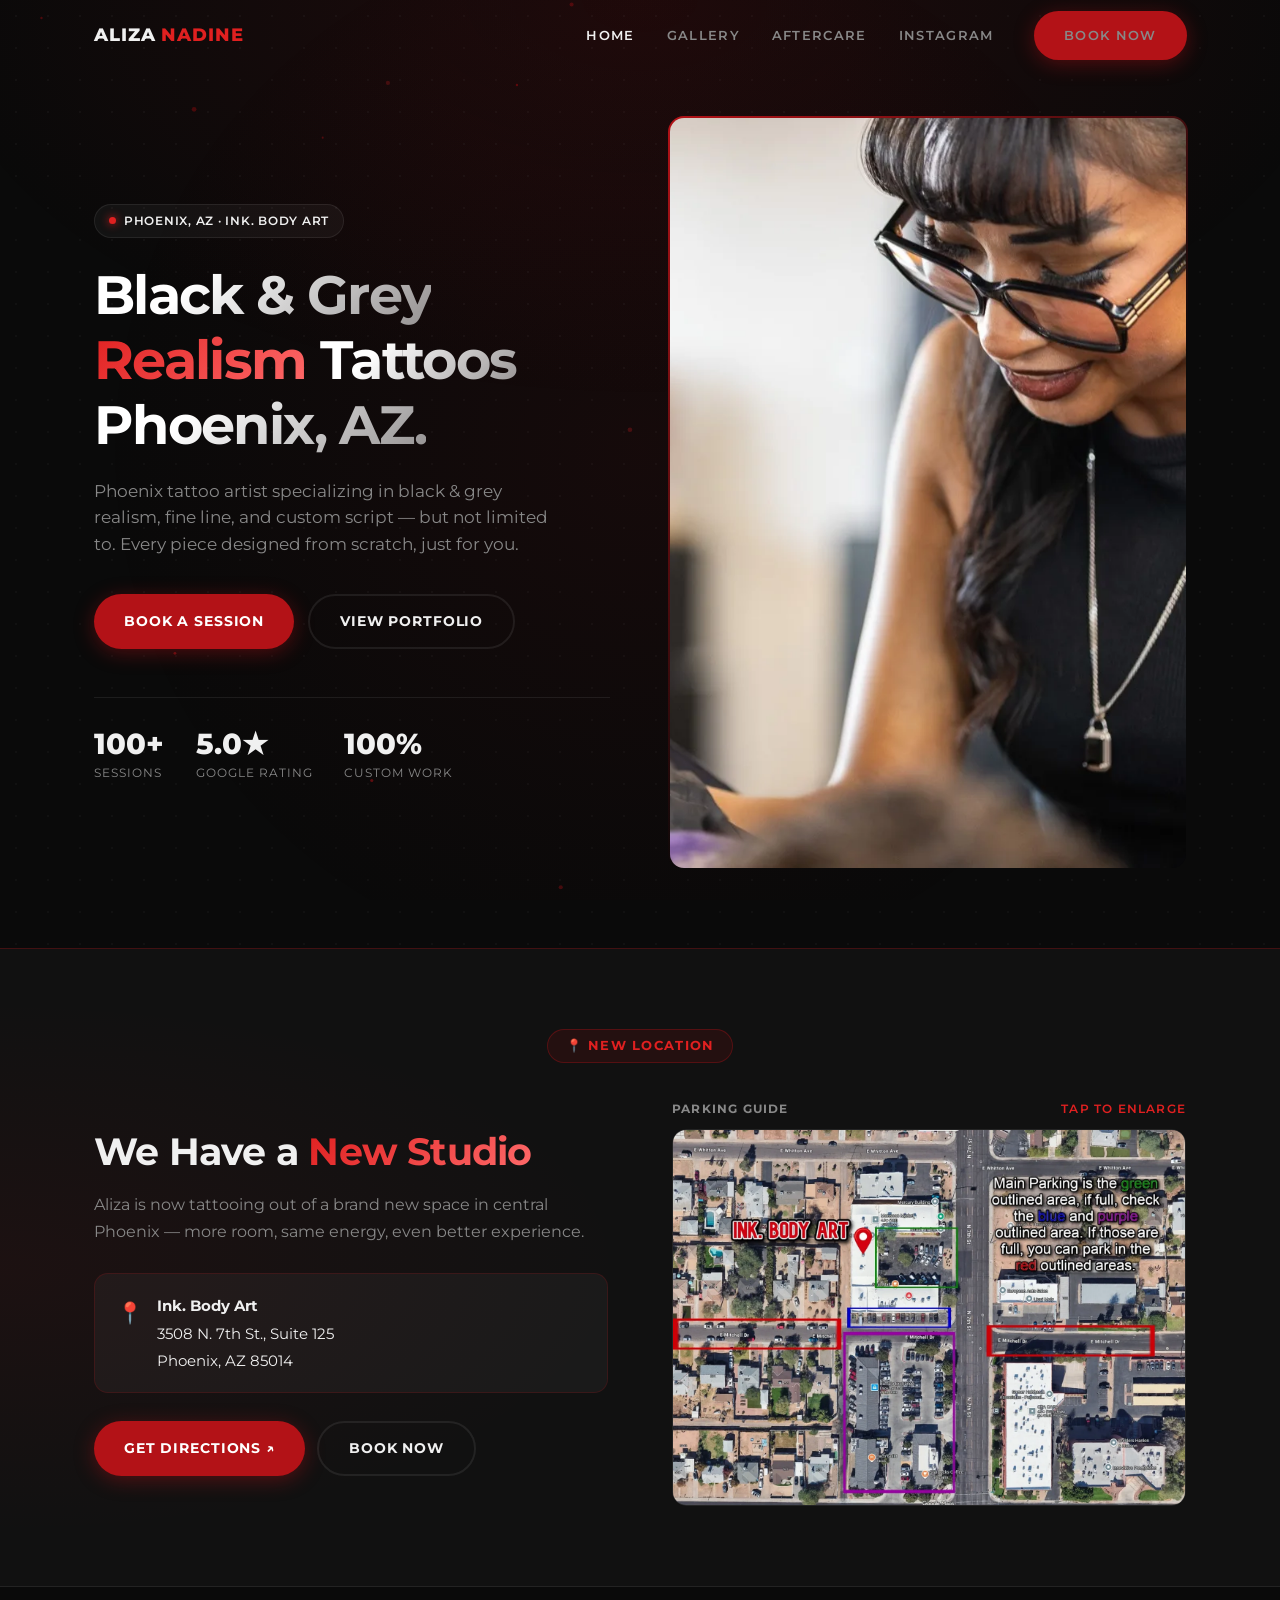
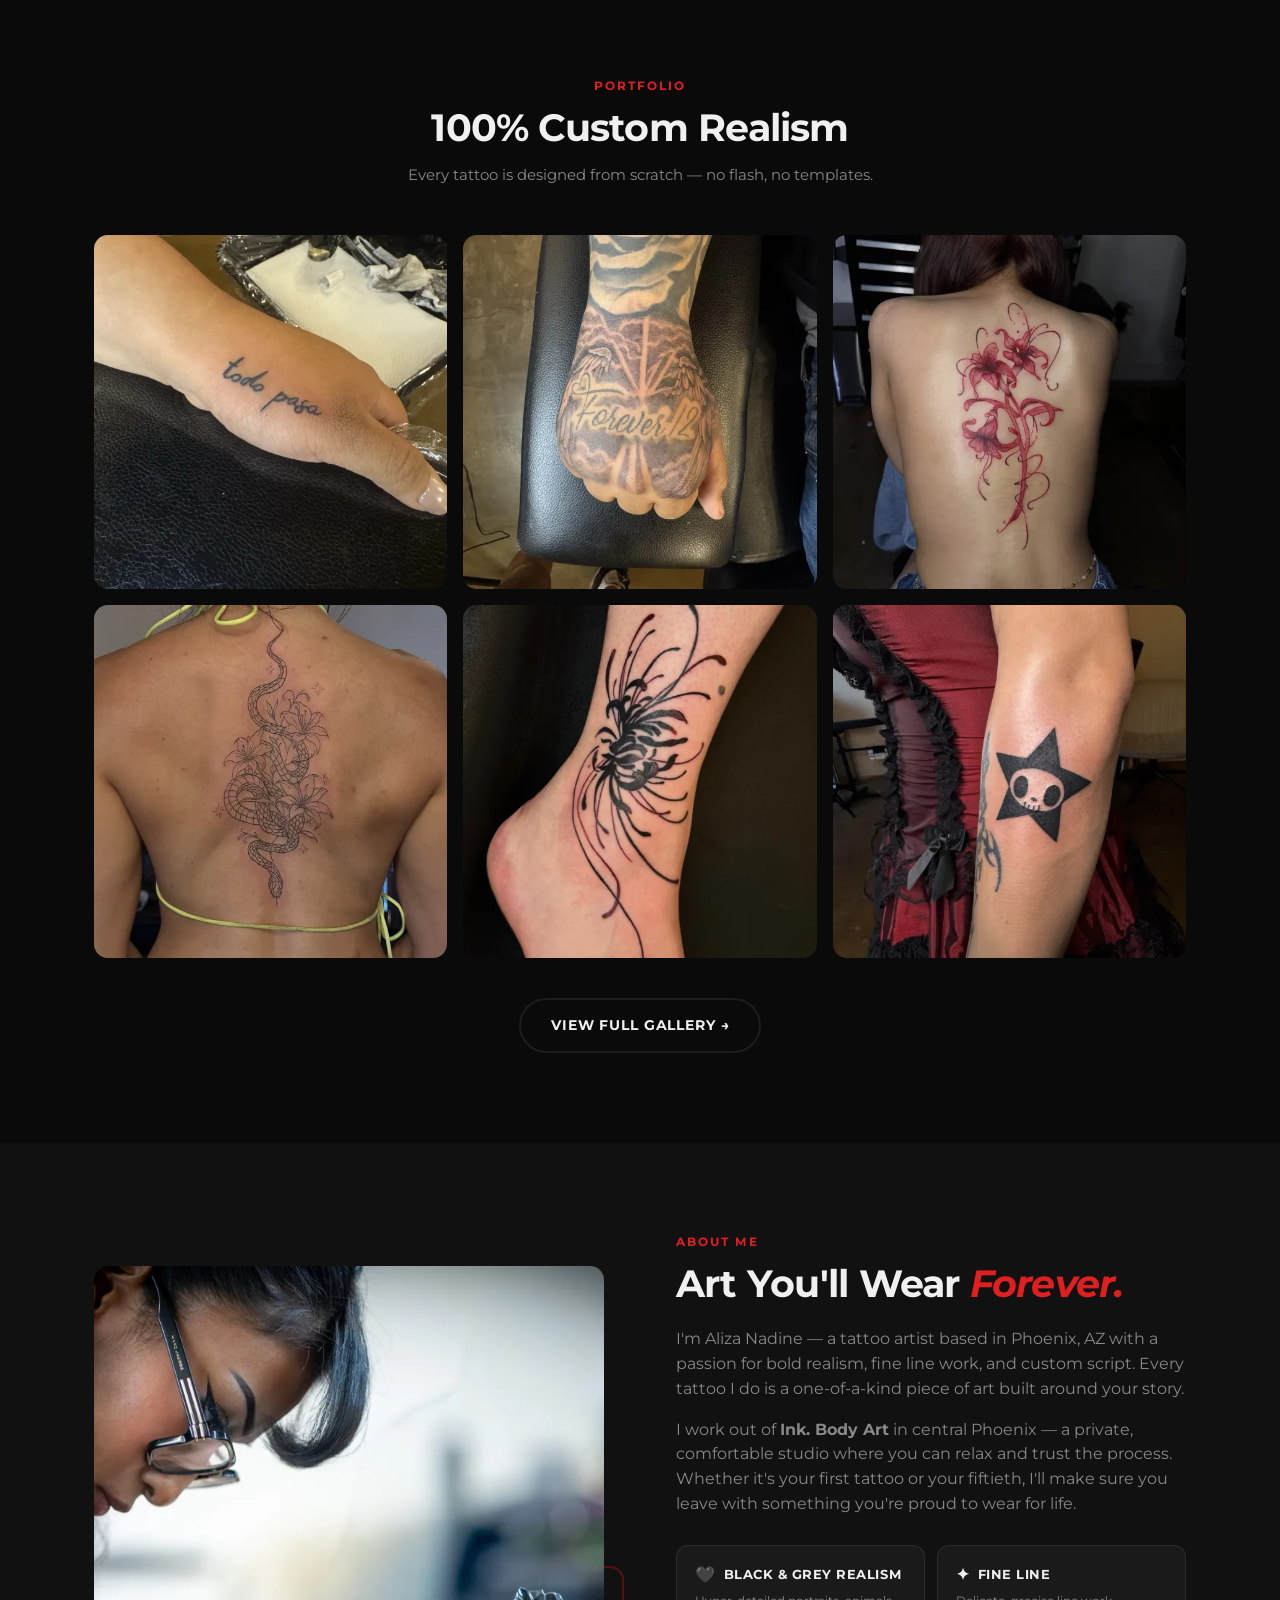
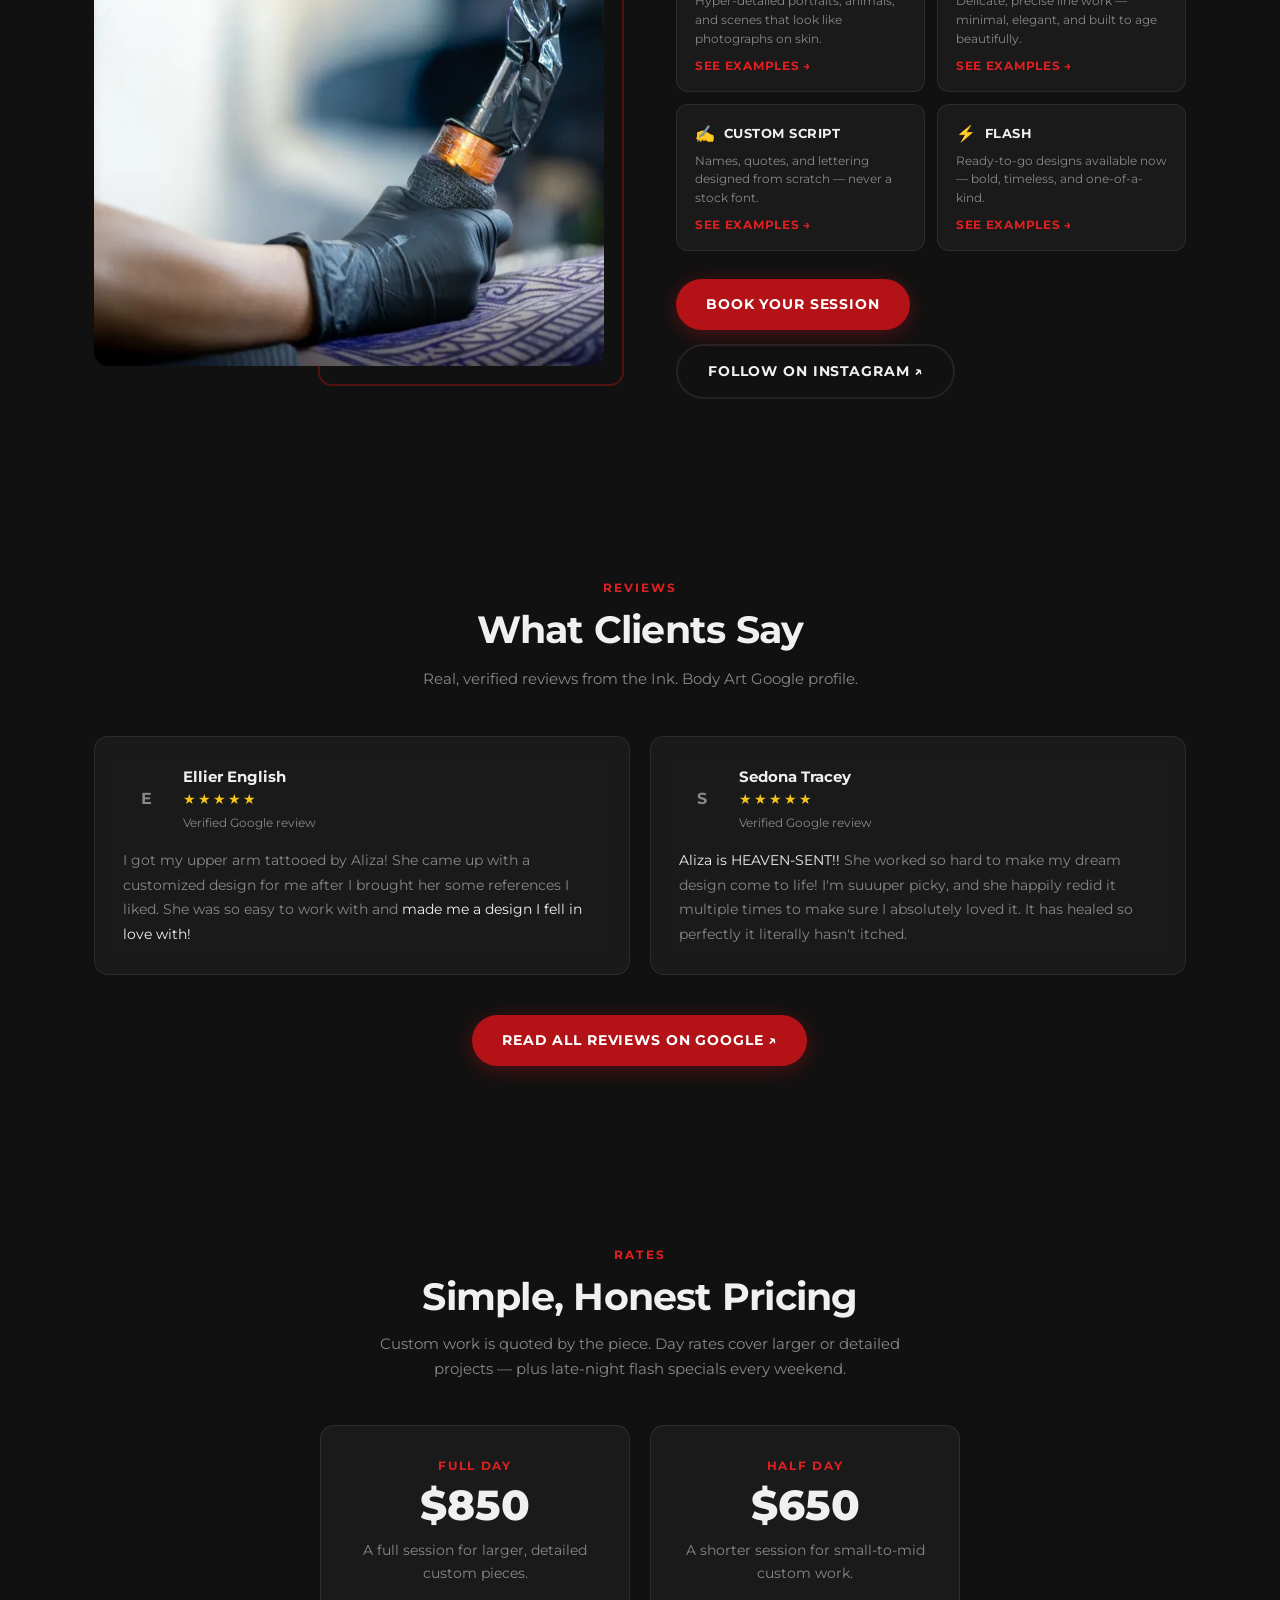
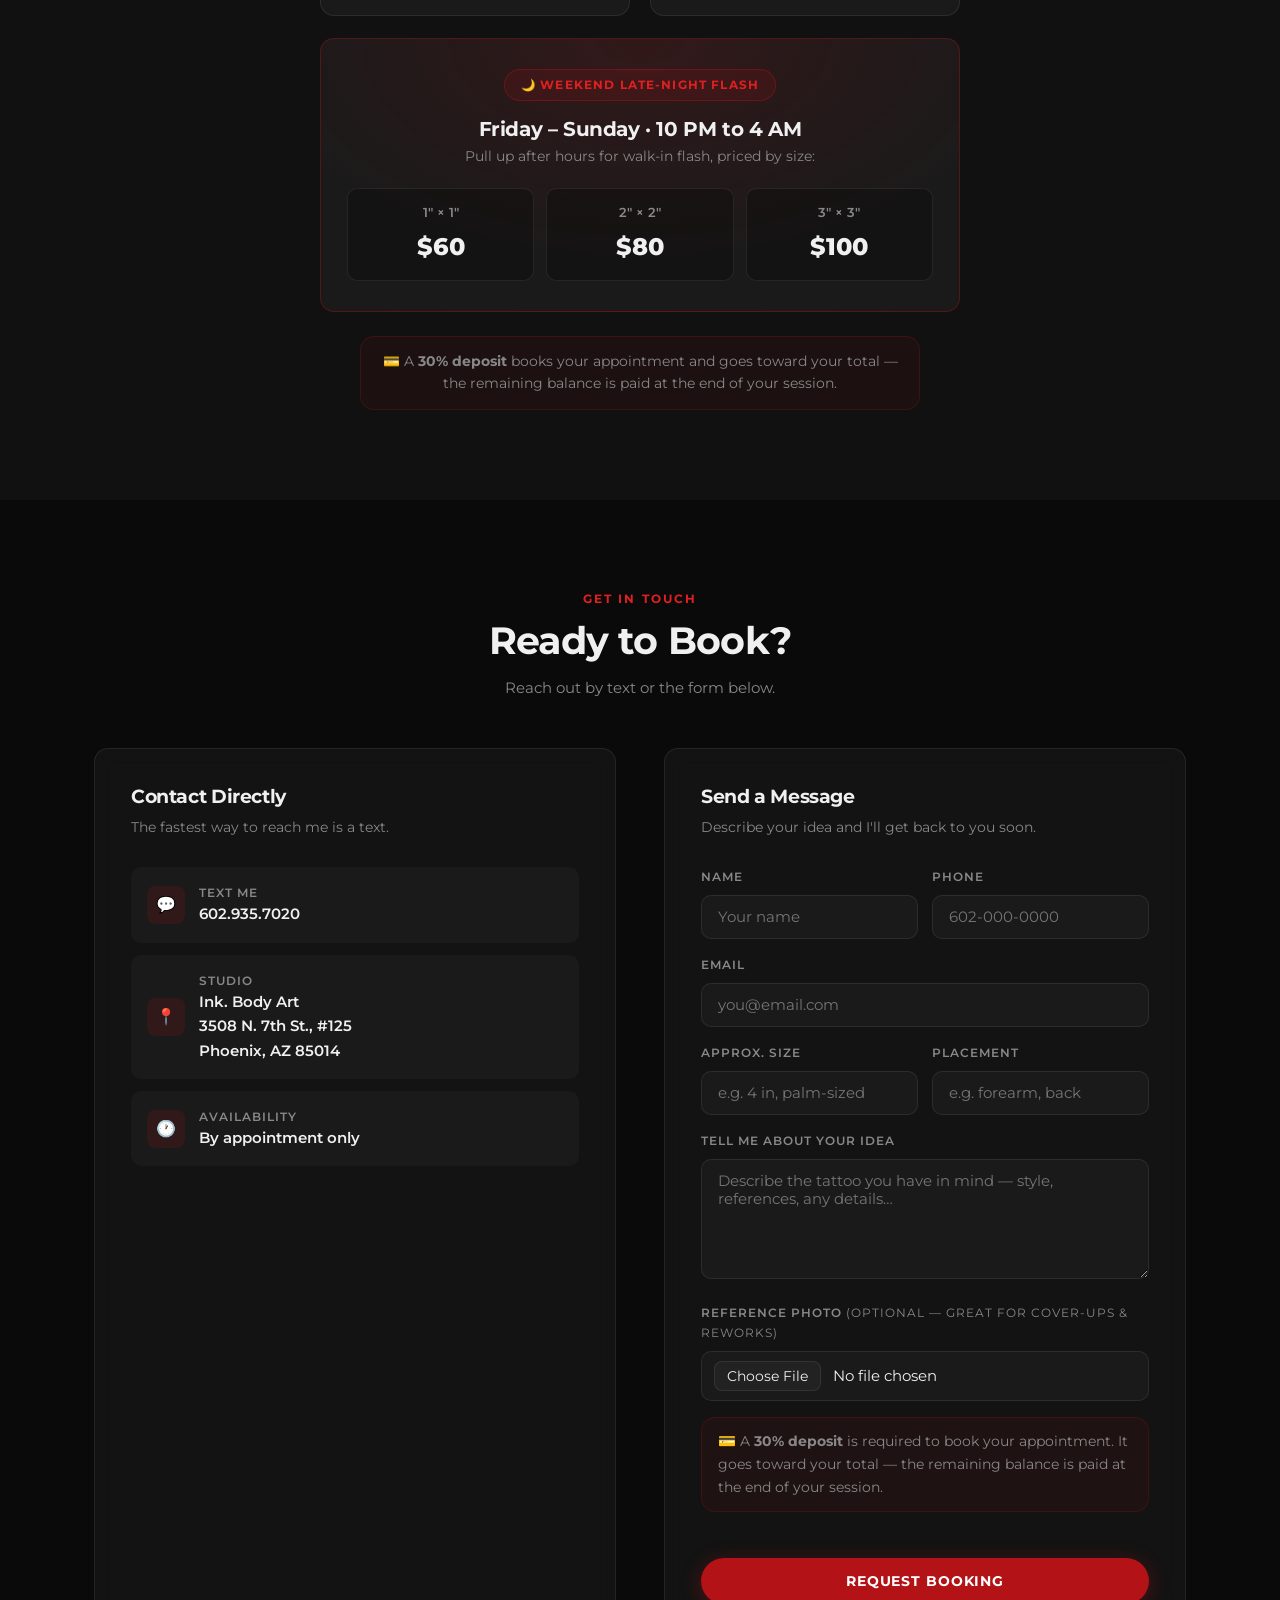
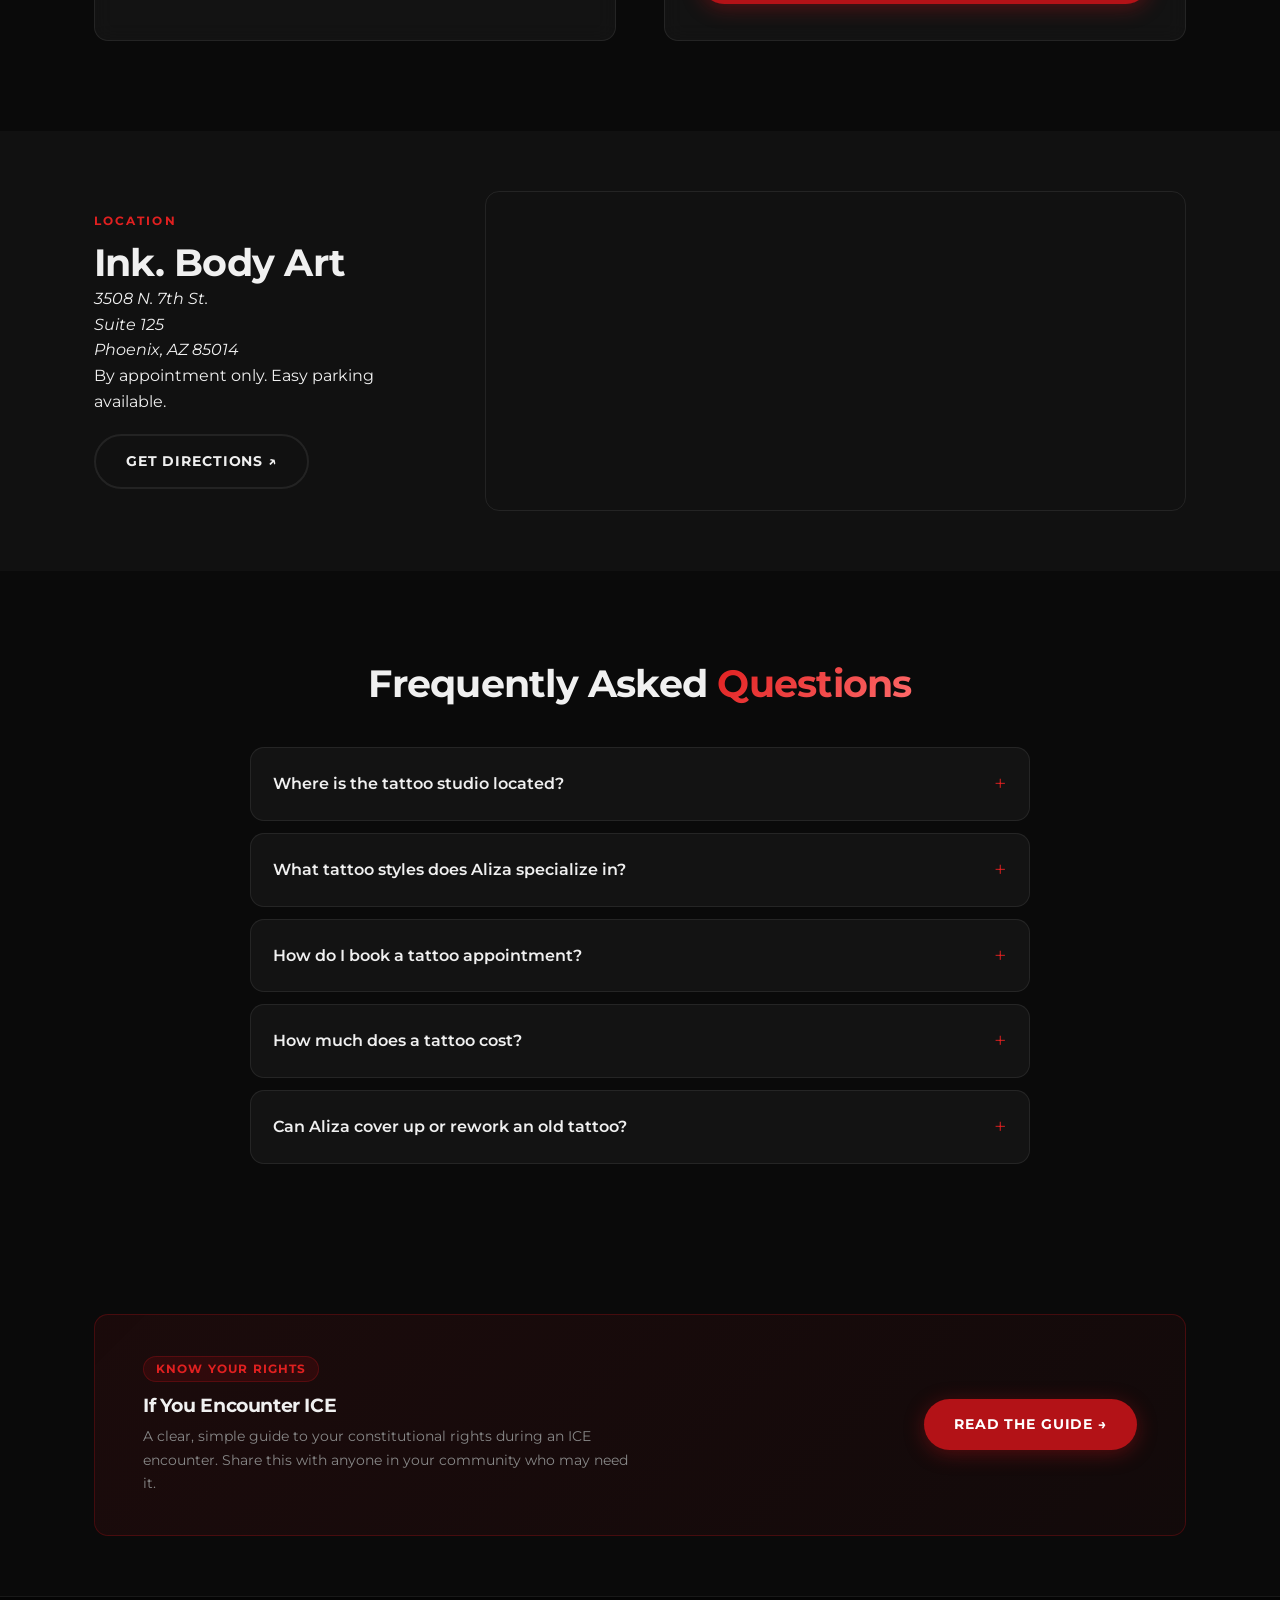
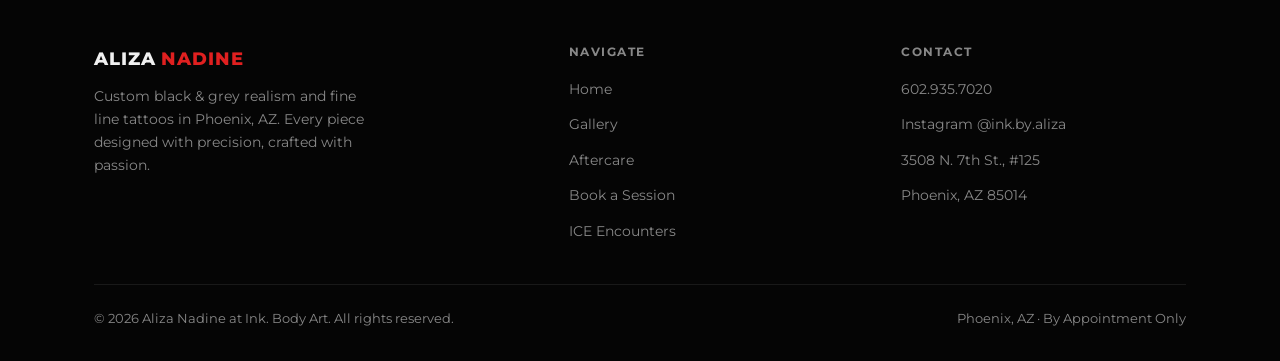
==== commit 13f3debc: "Add two real Google reviews (Ellier English, Sedona Tracey) as testimonial cards Replaces the placeh" ====
--- a/index.html
+++ b/index.html
@@ -397,21 +397,47 @@
           <span class="eyebrow">Reviews</span>
           <h2>What Clients Say</h2>
           <p style="max-width:540px; margin:14px auto 0; color:var(--muted); font-size:0.95rem;">
-            Aliza's clients leave their reviews on the Ink. Body Art Google profile.
-            Read real, verified reviews — or leave your own after your session.
+            Real, verified reviews from the Ink. Body Art Google profile.
           </p>
         </div>
 
-        <div class="rating-summary fade-in" style="margin-top:32px; justify-content:center;">
-          <div class="rating-detail" style="text-align:center;">
-            <div class="stars" style="font-size:1.7rem;">★★★★★</div>
-            <div class="rating-count" style="margin-top:6px;">Verified reviews on Google</div>
-          </div>
-        </div>
-
-        <div class="text-center fade-in" style="margin-top:32px;">
+        <div class="reviews-grid" style="margin-top:44px;">
+          <div class="review-card fade-in">
+            <div class="review-header">
+              <div class="review-avatar" aria-hidden="true" style="background:var(--bg3); display:flex; align-items:center; justify-content:center; font-weight:700; color:var(--muted);">E</div>
+              <div>
+                <div class="review-name">Ellier English</div>
+                <div class="stars" style="font-size:0.85rem;">★★★★★</div>
+                <div class="review-date">Verified Google review</div>
+              </div>
+            </div>
+            <p class="review-text">
+              I got my upper arm tattooed by Aliza! She came up with a customized design for me
+              after I brought her some references I liked. She was so easy to work with and
+              <em>made me a design I fell in love with!</em>
+            </p>
+          </div>
+
+          <div class="review-card fade-in">
+            <div class="review-header">
+              <div class="review-avatar" aria-hidden="true" style="background:var(--bg3); display:flex; align-items:center; justify-content:center; font-weight:700; color:var(--muted);">S</div>
+              <div>
+                <div class="review-name">Sedona Tracey</div>
+                <div class="stars" style="font-size:0.85rem;">★★★★★</div>
+                <div class="review-date">Verified Google review</div>
+              </div>
+            </div>
+            <p class="review-text">
+              <em>Aliza is HEAVEN-SENT!!</em> She worked so hard to make my dream design come to life!
+              I'm suuuper picky, and she happily redid it multiple times to make sure I absolutely
+              loved it. It has healed so perfectly it literally hasn't itched.
+            </p>
+          </div>
+        </div>
+
+        <div class="text-center fade-in" style="margin-top:40px;">
           <a href="https://www.google.com/maps/reviews/@33.4885673,-112.0654633,17z/data=!3m1!4b1!4m6!14m5!1m4!2m3!1sCi9DQUlRQUNvZENodHljRjlvT25vd1JVcDZUMjQxUm1GbWEyWTRRMDQwUVU5S1EwRRAB!2m1!1s0x0:0x8f549094171e906b?hl=en-US" target="_blank" rel="noopener noreferrer" class="btn btn-primary">
-            Read Reviews on Google ↗
+            Read All Reviews on Google ↗
           </a>
         </div>
       </div>
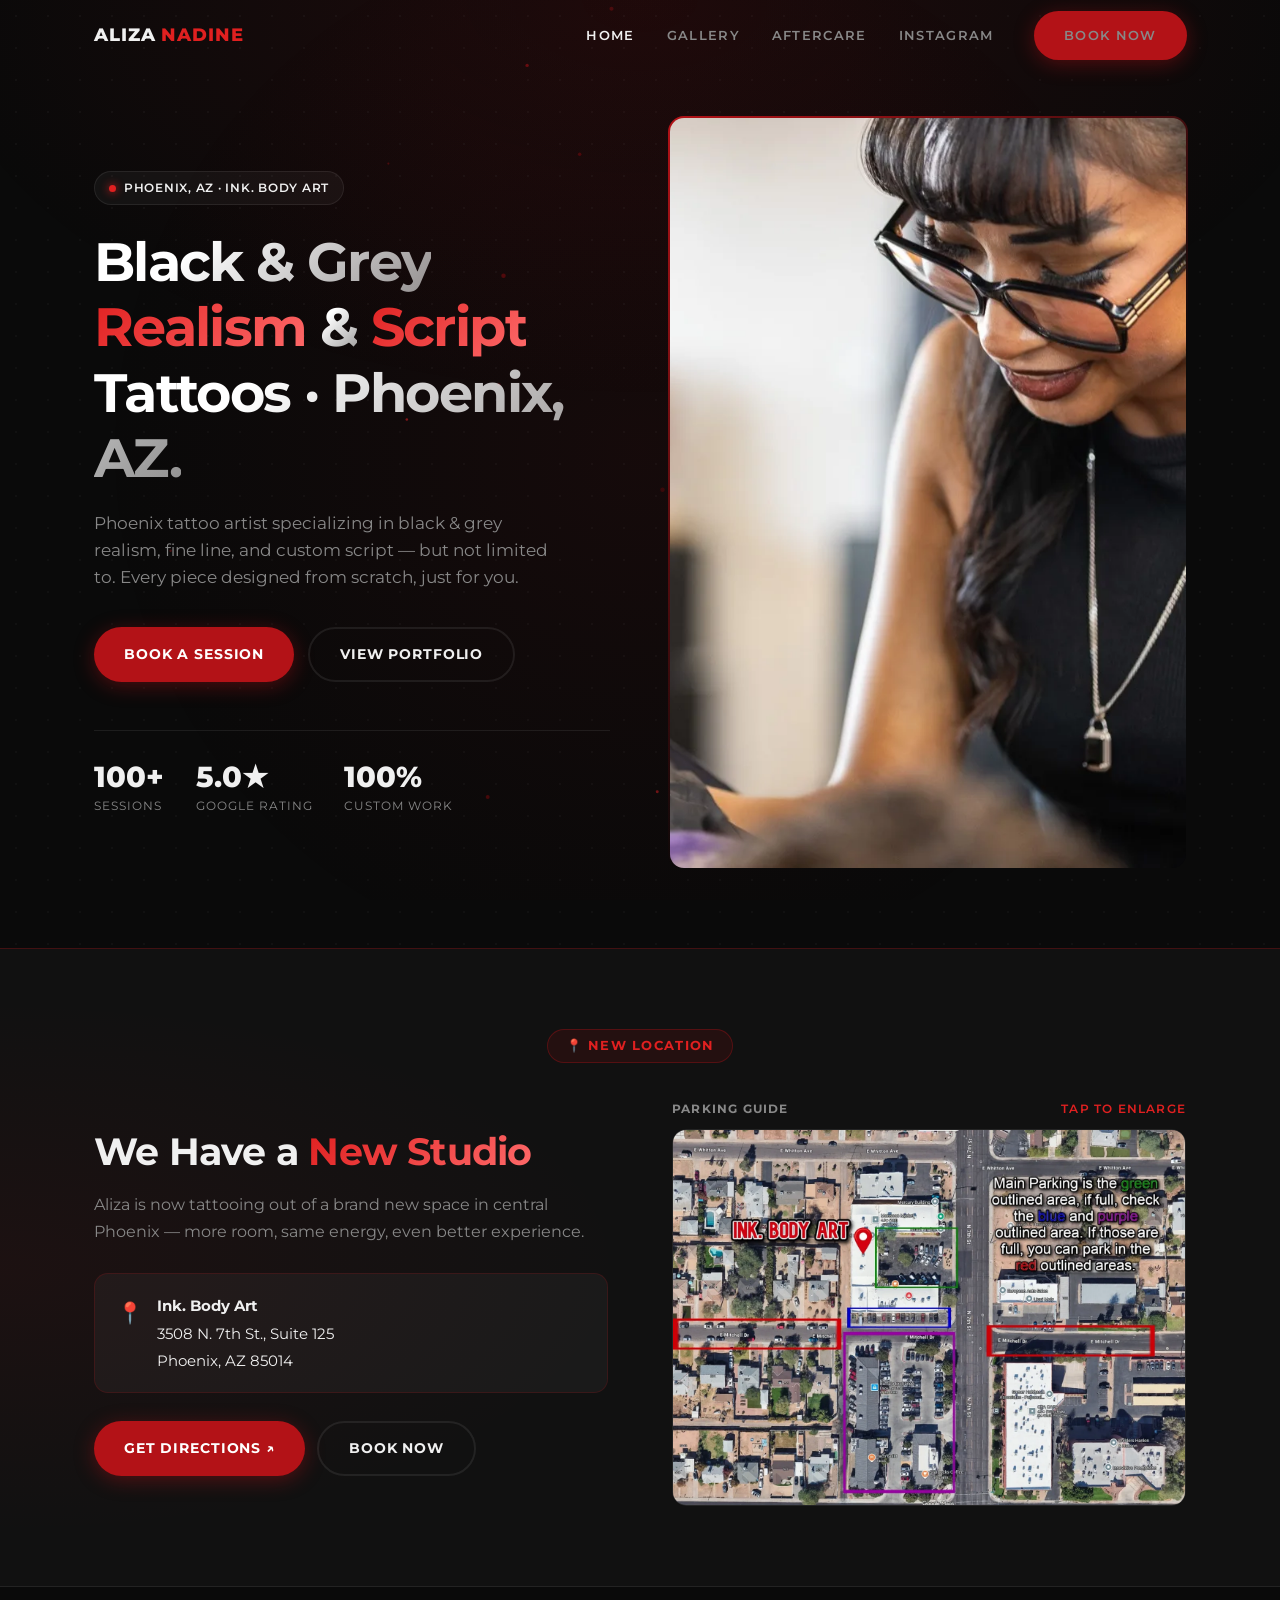
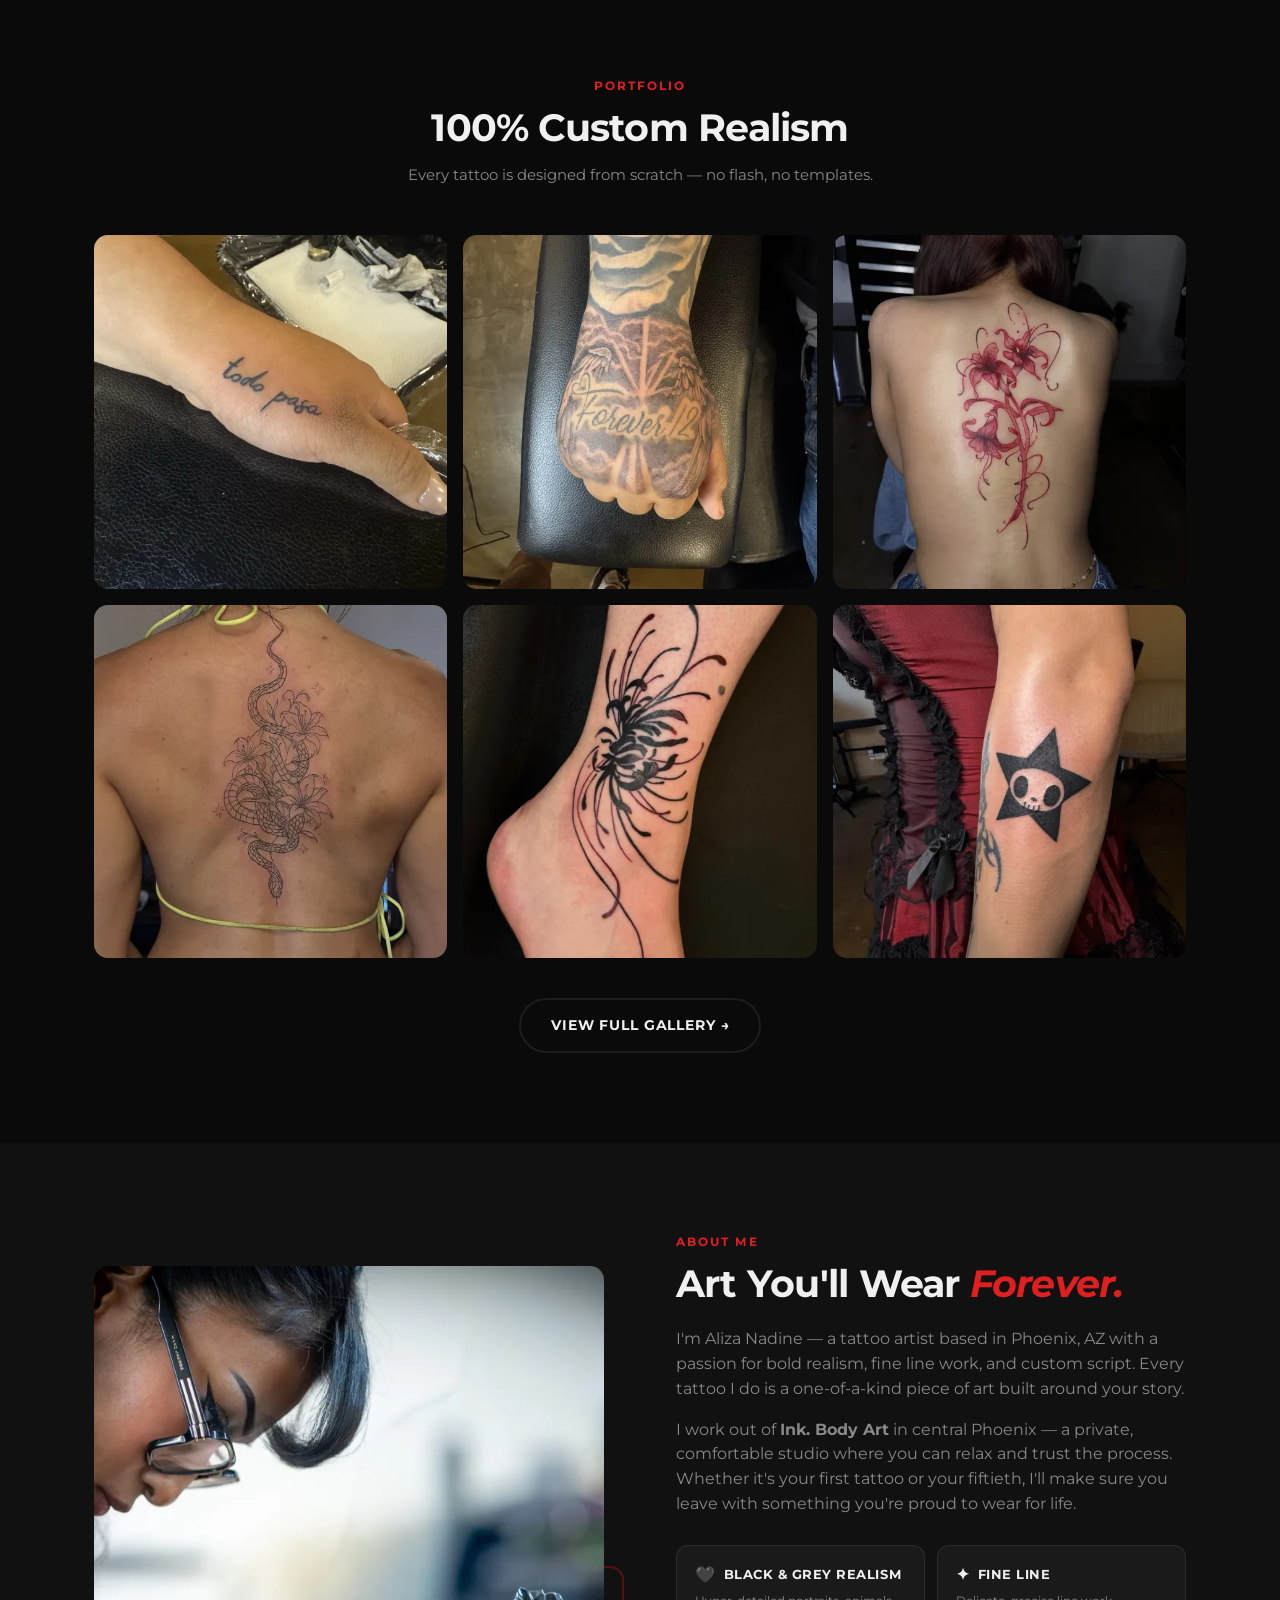
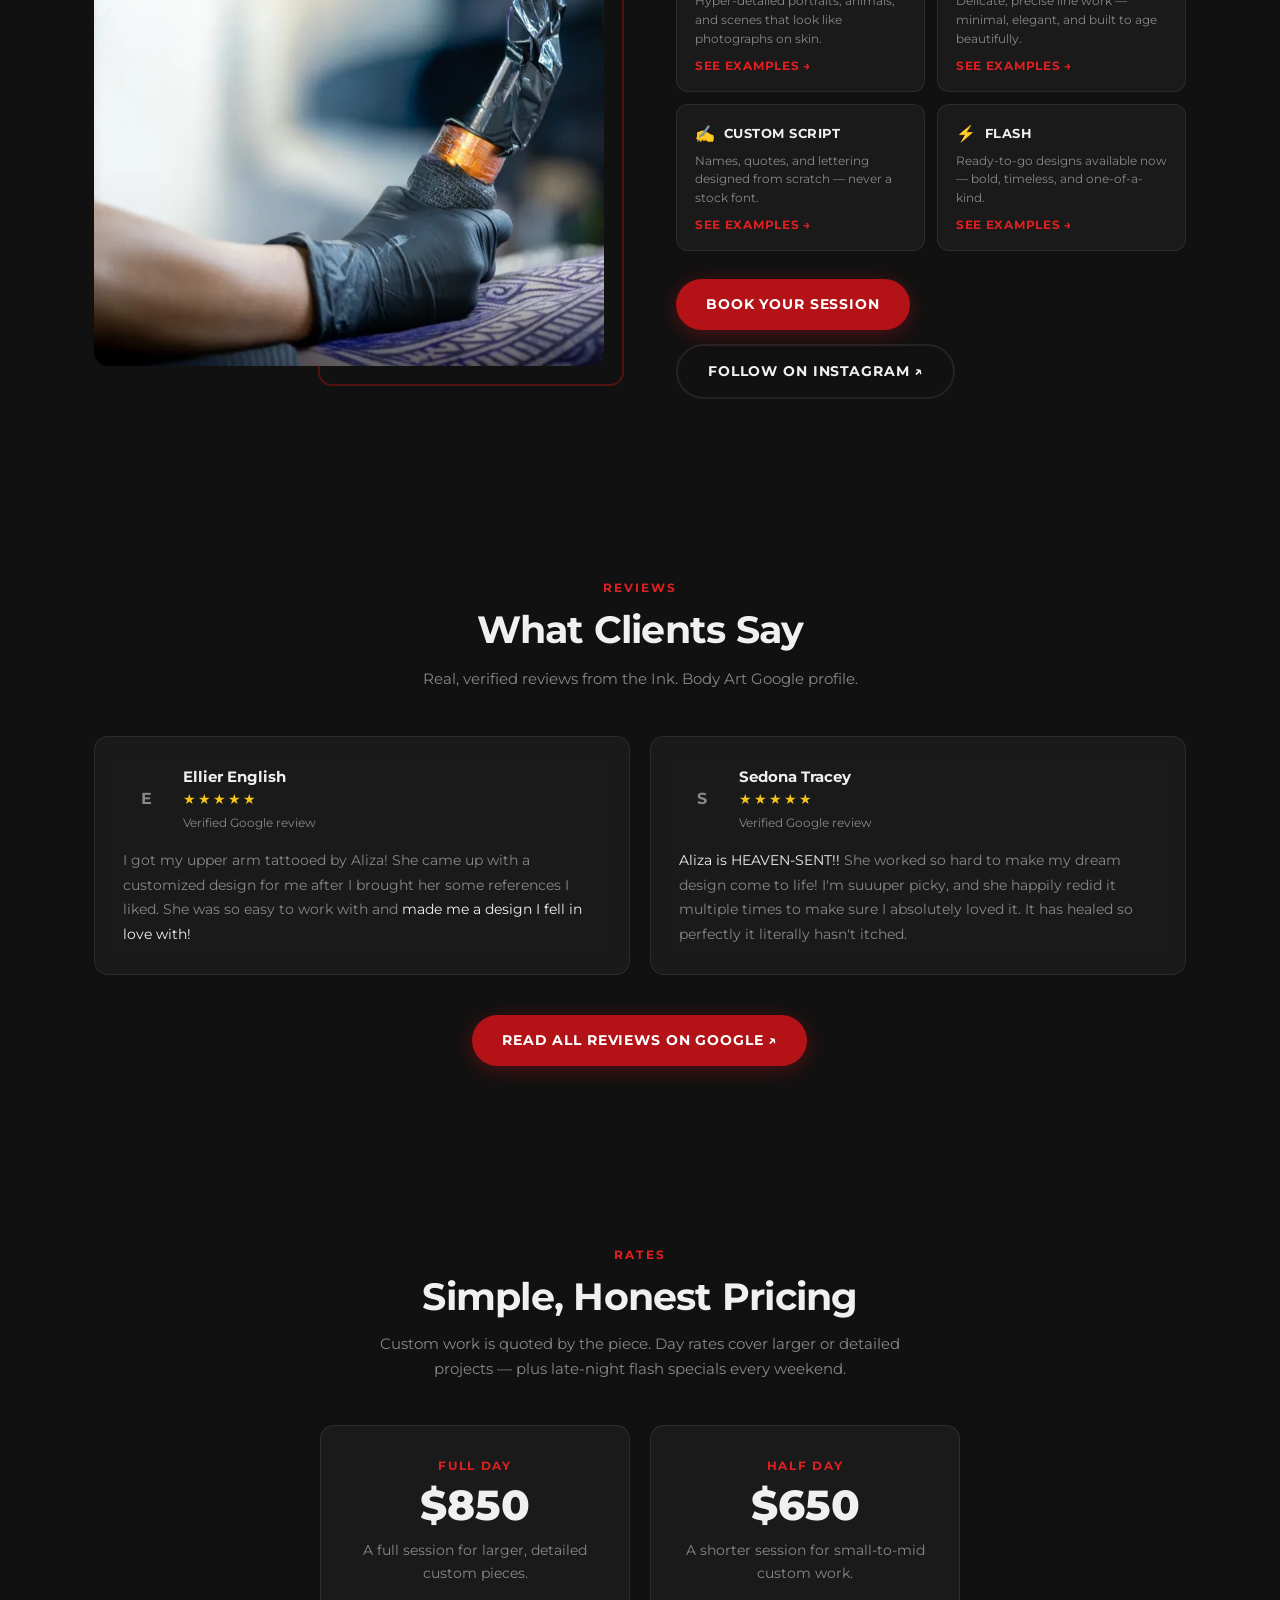
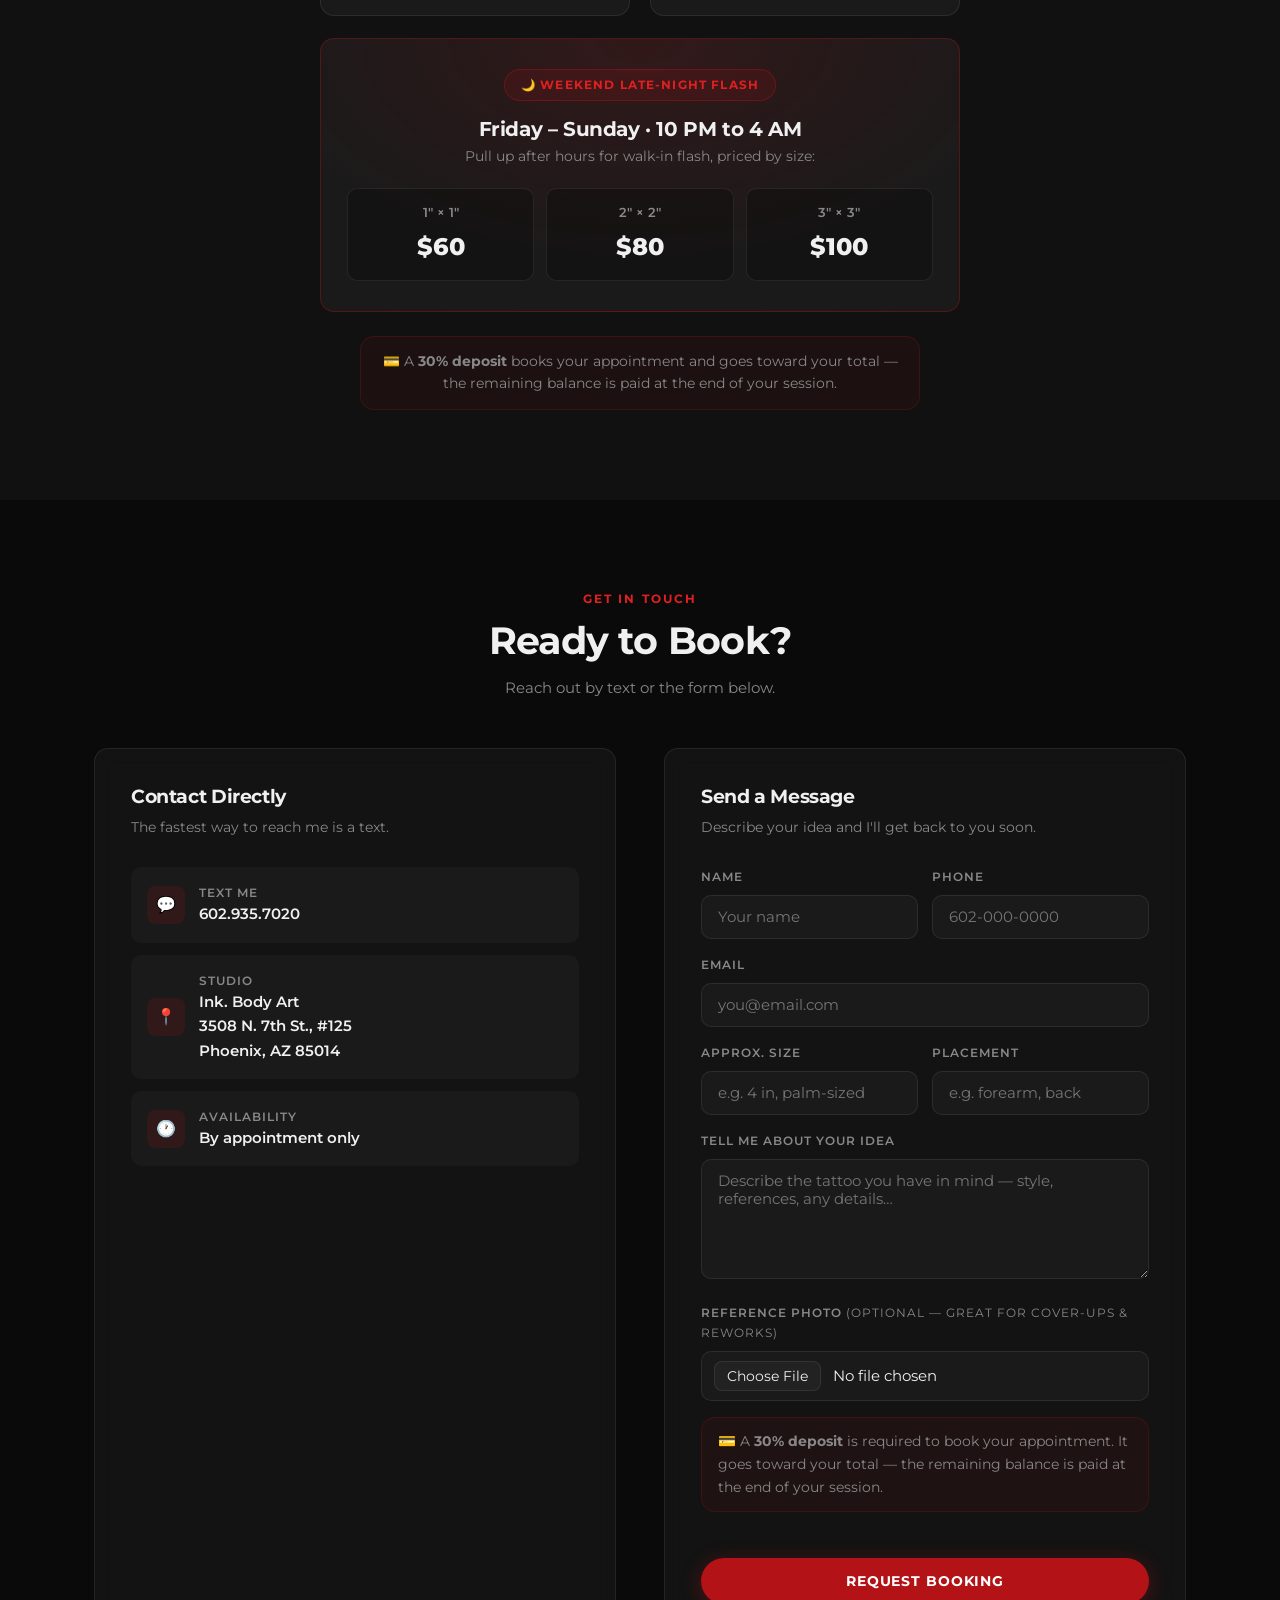
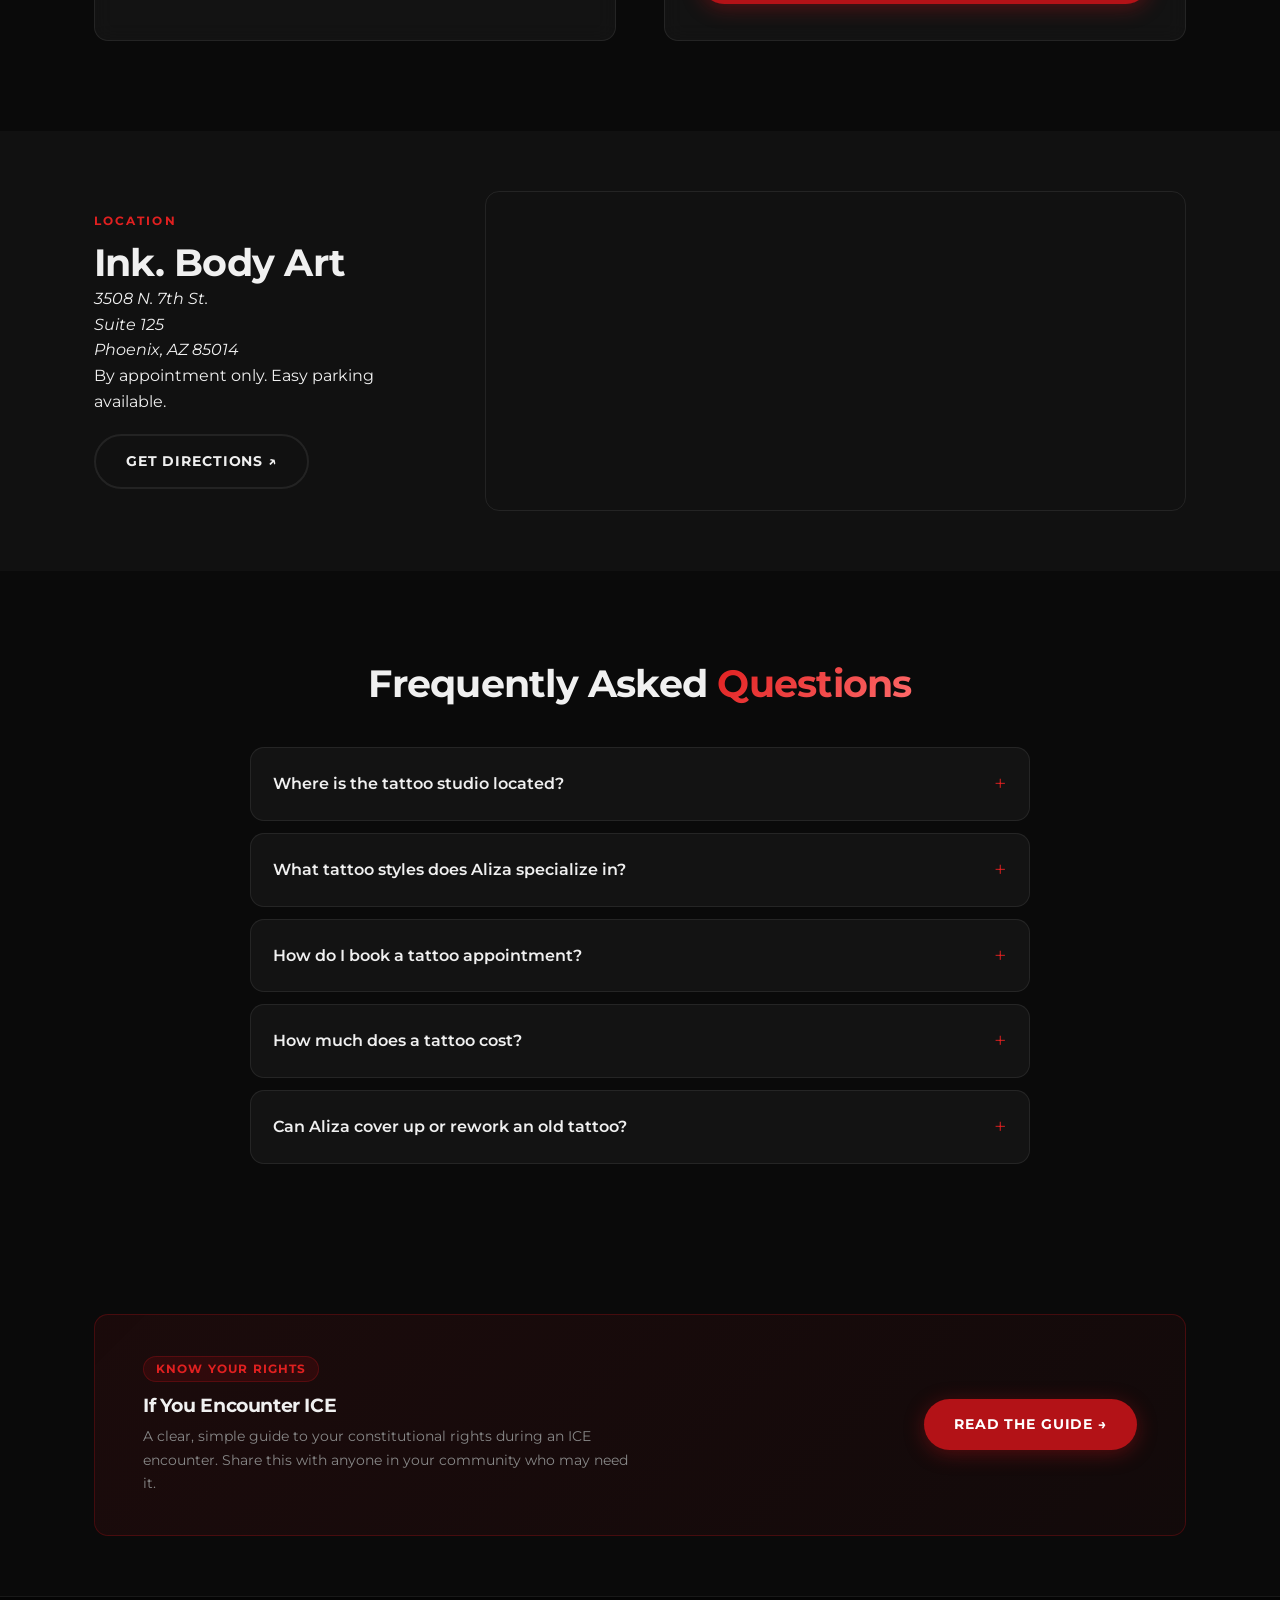
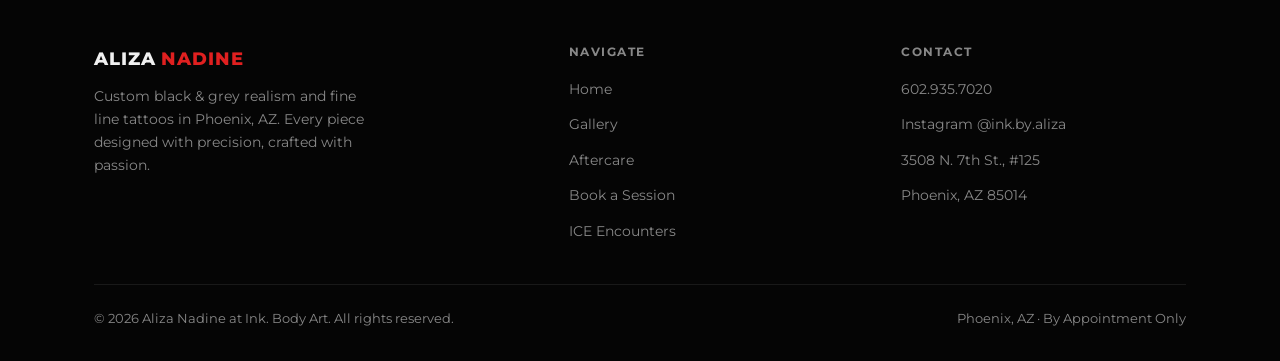
==== commit 48c6c86e: "Highlight Script alongside Realism in the hero headline Per Aliza's request — the H1 now emphasizes " ====
--- a/index.html
+++ b/index.html
@@ -163,8 +163,8 @@
             <a href="https://maps.app.goo.gl/RygCkKoCQgCrkigaA" target="_blank" rel="noopener noreferrer" class="hero-badge" style="text-decoration:none;">Phoenix, AZ · Ink. Body Art</a>
             <h1 class="hero-title">
               <span class="grad-text">Black &amp; Grey</span><br />
-              <em class="grad-text-red">Realism</em> <span class="grad-text">Tattoos</span><br />
-              <span class="grad-text">Phoenix, AZ.</span>
+              <em class="grad-text-red">Realism</em> <span class="grad-text">&amp;</span> <em class="grad-text-red">Script</em><br />
+              <span class="grad-text">Tattoos · Phoenix, AZ.</span>
             </h1>
             <p class="hero-sub">
               Phoenix tattoo artist specializing in black &amp; grey realism, fine line, and custom script —
